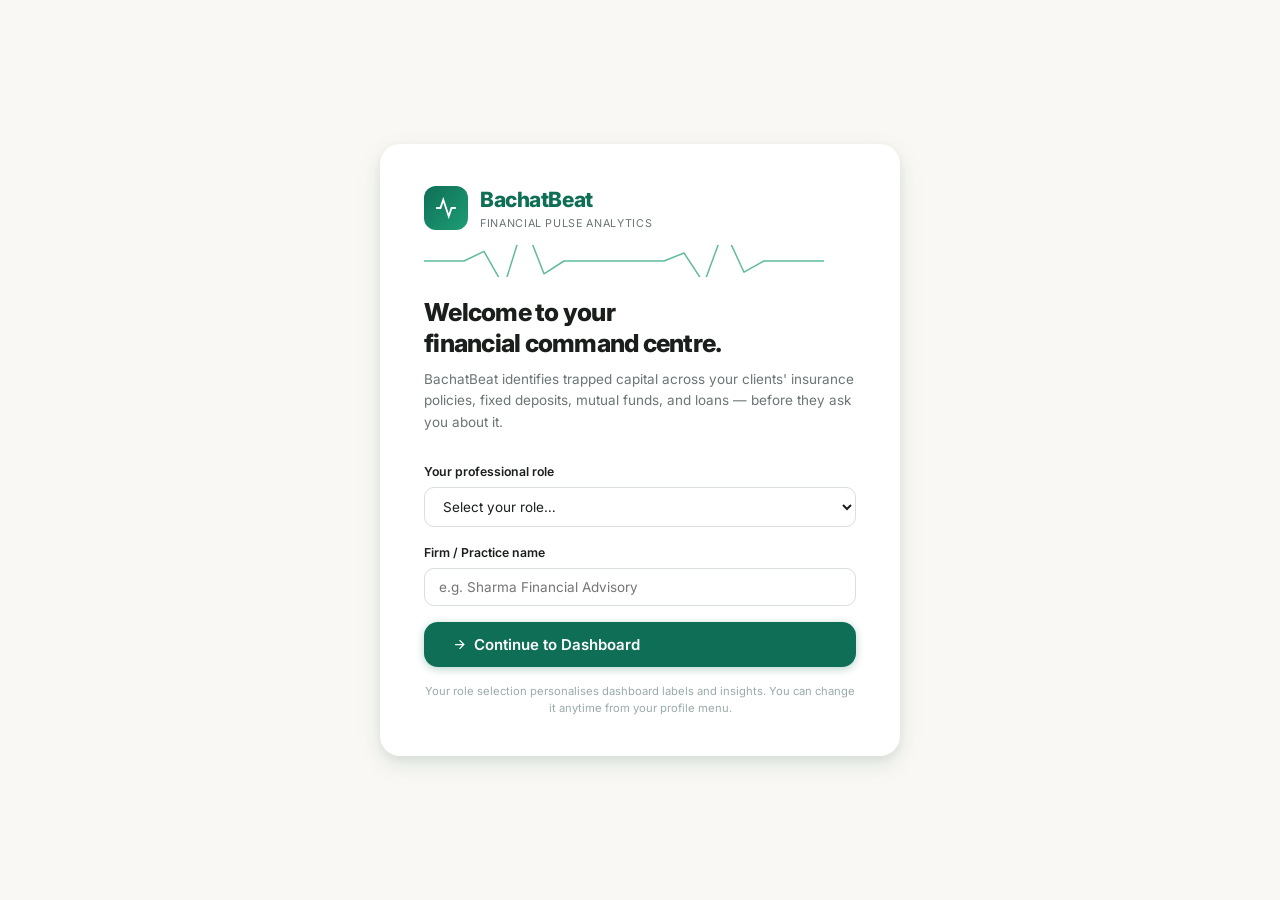
==== index.html @ b0c9cb68 "Base" ====
<!DOCTYPE html>
<html lang="en">
<head>
  <meta charset="UTF-8"/>
  <meta name="viewport" content="width=device-width, initial-scale=1.0"/>
  <meta name="description" content="BachatBeat — Financial pulse analytics for Indian financial professionals. Identify trapped capital across insurance, FDs, mutual funds, and loans."/>
  <title>BachatBeat — Financial Pulse Analytics</title>
  <link rel="stylesheet" href="css/base.css"/>
  <link rel="stylesheet" href="css/layout.css"/>
  <link rel="stylesheet" href="css/components.css"/>
  <link rel="stylesheet" href="css/animations.css"/>
  <style>
    /* ── Onboarding-specific styles ─────────────────────── */
    .onboard-card {
      background: var(--color-white);
      border-radius: var(--radius-xl);
      box-shadow: var(--shadow-lg);
      padding: 40px 44px;
      width: 100%;
      max-width: 520px;
    }
    .onboard-logo {
      display: flex;
      align-items: center;
      gap: 12px;
      margin-bottom: 8px;
    }
    .onboard-logo-icon {
      width: 44px;
      height: 44px;
      background: linear-gradient(135deg, var(--color-emerald), var(--color-teal));
      border-radius: 12px;
      display: flex;
      align-items: center;
      justify-content: center;
      flex-shrink: 0;
    }
    .onboard-logo-icon svg {
      width: 22px; height: 22px;
    }
    .onboard-brand {
      font-size: 1.4rem;
      font-weight: 800;
      color: var(--color-emerald);
      letter-spacing: -0.02em;
    }
    .onboard-tagline {
      font-size: 0.72rem;
      color: var(--color-text-muted);
      text-transform: uppercase;
      letter-spacing: 0.06em;
    }
    .onboard-pulse-line {
      margin: 12px 0 20px;
      opacity: 0.7;
    }
    .onboard-hero {
      margin-bottom: 28px;
    }
    .onboard-title {
      font-size: 1.65rem;
      font-weight: 800;
      line-height: 1.25;
      margin-bottom: 10px;
      letter-spacing: -0.03em;
    }
    .onboard-subtitle {
      font-size: 0.9rem;
      color: var(--color-text-muted);
      line-height: 1.6;
    }
    .onboard-form {
      display: flex;
      flex-direction: column;
      gap: 16px;
    }
    .role-preview {
      display: flex;
      align-items: flex-start;
      gap: 8px;
      background: var(--color-green-light);
      border: 1px solid var(--color-emerald);
      border-radius: var(--radius-md);
      padding: 10px 14px;
      animation: fade-up 0.25s ease forwards;
    }
    .role-preview-icon {
      color: var(--color-emerald);
      font-size: 0.9rem;
      flex-shrink: 0;
      margin-top: 2px;
    }
    .role-preview-text {
      font-size: 0.82rem;
      color: var(--color-text);
      line-height: 1.5;
    }
    .onboard-note {
      font-size: 0.75rem;
      color: var(--color-text-faint);
      text-align: center;
      margin-top: 16px;
      line-height: 1.5;
    }
    @media (max-width: 480px) {
      .onboard-card { padding: 24px 20px; }
      .onboard-title { font-size: 1.3rem; }
    }

    /* ── Dashboard-specific ──────────────────────────────── */
    .attention-row {
      display: flex;
      align-items: flex-start;
      gap: 12px;
      padding: 12px 0;
      border-bottom: 1px solid var(--color-border-faint);
      cursor: pointer;
      transition: background var(--transition-fast);
      border-radius: var(--radius-sm);
      padding-left: 4px;
    }
    .attention-row:last-child { border-bottom: none; }
    .attention-row:hover { background: var(--color-sage); }
    .attention-info { flex: 1; }
    .attention-name { font-weight: 700; font-size: 0.9rem; }
    .attention-reason { font-size: 0.8rem; color: var(--color-text-muted); margin-top: 2px; }

    /* ── Client avatar ───────────────────────────────────── */
    .client-avatar {
      width: 36px;
      height: 36px;
      background: linear-gradient(135deg, var(--color-emerald), var(--color-teal));
      border-radius: 50%;
      display: flex;
      align-items: center;
      justify-content: center;
      color: white;
      font-weight: 700;
      font-size: 0.75rem;
      flex-shrink: 0;
    }
    .profile-avatar-lg {
      width: 64px;
      height: 64px;
      background: linear-gradient(135deg, var(--color-emerald), var(--color-teal));
      border-radius: 50%;
      display: flex;
      align-items: center;
      justify-content: center;
      color: white;
      font-weight: 800;
      font-size: 1.3rem;
      flex-shrink: 0;
    }

    /* ── Nav role emphasis ───────────────────────────────── */
    .nav-item.role-emphasis {
      background: rgba(29,158,117,0.15);
    }
    .nav-item.role-emphasis .nav-item-label { color: white; }

    /* ── Screen content area ─────────────────────────────── */
    #screen-content { min-height: calc(100vh - var(--topbar-h)); }
  </style>
</head>
<body>

<!-- ─── Onboarding Overlay ───────────────────────────────── -->
<div id="onboarding-overlay" style="display:none;">
  <div id="onboarding-content"></div>
</div>

<!-- ─── App Shell ─────────────────────────────────────────── -->
<div id="app-shell" style="display:none;">

  <!-- Sidebar -->
  <nav id="sidebar" role="navigation" aria-label="Main navigation">
    <div class="sidebar-logo">
      <div class="sidebar-logo-icon" aria-hidden="true">
        <svg viewBox="0 0 24 24">
          <polyline points="22 12 18 12 15 21 9 3 6 12 2 12"/>
        </svg>
      </div>
      <div class="sidebar-logo-text">
        <div class="sidebar-logo-name">BachatBeat</div>
        <div class="sidebar-logo-tagline">Financial Pulse</div>
      </div>
    </div>

    <div class="sidebar-nav">
      <!-- Main -->
      <div class="nav-group">
        <div class="nav-group-label">Main</div>
        <div class="nav-item" id="nav-dashboard" data-screen="dashboard" onclick="App.navigate('dashboard')" tabindex="0" role="button">
          <div class="nav-item-icon">
            <svg viewBox="0 0 24 24"><rect x="3" y="3" width="7" height="7"/><rect x="14" y="3" width="7" height="7"/><rect x="14" y="14" width="7" height="7"/><rect x="3" y="14" width="7" height="7"/></svg>
          </div>
          <div class="nav-item-label">Dashboard</div>
        </div>
        <div class="nav-item" id="nav-clients" data-screen="clients" onclick="App.navigate('clients')" tabindex="0" role="button">
          <div class="nav-item-icon">
            <svg viewBox="0 0 24 24"><path d="M17 21v-2a4 4 0 0 0-4-4H5a4 4 0 0 0-4 4v2"/><circle cx="9" cy="7" r="4"/><path d="M23 21v-2a4 4 0 0 0-3-3.87"/><path d="M16 3.13a4 4 0 0 1 0 7.75"/></svg>
          </div>
          <div class="nav-item-label">All Clients</div>
        </div>
      </div>

      <!-- Analysis Tools -->
      <div class="nav-group">
        <div class="nav-group-label">Analysis Tools</div>
        <div class="nav-item" id="nav-insurance" data-screen="policy_add" onclick="App.navigate('policy_add',{clientId:'c01'})" tabindex="0" role="button">
          <div class="nav-item-icon">
            <svg viewBox="0 0 24 24"><path d="M12 22s8-4 8-10V5l-8-3-8 3v7c0 6 8 10 8 10z"/></svg>
          </div>
          <div class="nav-item-label" data-nav-label="portfolio">Portfolio Review</div>
        </div>
        <div class="nav-item" data-screen="fd" onclick="App.navigate('fd',{clientId:'c01'})" tabindex="0" role="button">
          <div class="nav-item-icon">
            <svg viewBox="0 0 24 24"><rect x="2" y="5" width="20" height="14" rx="2"/><line x1="2" y1="10" x2="22" y2="10"/></svg>
          </div>
          <div class="nav-item-label">FD Analysis</div>
        </div>
        <div class="nav-item" id="nav-mf" data-screen="mf" onclick="App.navigate('mf',{clientId:'c05'})" tabindex="0" role="button">
          <div class="nav-item-icon">
            <svg viewBox="0 0 24 24"><polyline points="23 6 13.5 15.5 8.5 10.5 1 18"/><polyline points="17 6 23 6 23 12"/></svg>
          </div>
          <div class="nav-item-label" data-nav-label="mf">Investments</div>
        </div>
        <div class="nav-item" data-screen="loans" onclick="App.navigate('loans',{clientId:'c01'})" tabindex="0" role="button">
          <div class="nav-item-icon">
            <svg viewBox="0 0 24 24"><path d="M3 9l9-7 9 7v11a2 2 0 0 1-2 2H5a2 2 0 0 1-2-2z"/></svg>
          </div>
          <div class="nav-item-label">Loan Analysis</div>
        </div>
        <div class="nav-item" id="nav-tax" data-screen="tax" onclick="App.navigate('tax',{clientId:'c01'})" tabindex="0" role="button">
          <div class="nav-item-icon">
            <svg viewBox="0 0 24 24"><path d="M14 2H6a2 2 0 0 0-2 2v16a2 2 0 0 0 2 2h12a2 2 0 0 0 2-2V8z"/><polyline points="14 2 14 8 20 8"/><line x1="16" y1="13" x2="8" y2="13"/><line x1="16" y1="17" x2="8" y2="17"/><polyline points="10 9 9 9 8 9"/></svg>
          </div>
          <div class="nav-item-label" data-nav-label="tax">Tax Snapshot</div>
        </div>
      </div>

      <!-- Monitoring -->
      <div class="nav-group">
        <div class="nav-group-label">Monitoring</div>
        <div class="nav-item" id="nav-alerts" data-screen="alerts" onclick="App.navigate('alerts')" tabindex="0" role="button">
          <div class="nav-item-icon">
            <svg viewBox="0 0 24 24"><path d="M22 17H2a3 3 0 0 0 3-3V9a7 7 0 0 1 14 0v5a3 3 0 0 0 3 3zm-8.27 4a2 2 0 0 1-3.46 0"/></svg>
          </div>
          <div class="nav-item-label">Alerts Feed</div>
          <div class="nav-badge">4</div>
        </div>
      </div>
    </div>

    <div class="sidebar-footer">
      <button class="sidebar-toggle-btn" id="sidebar-toggle" aria-label="Toggle sidebar">
        <svg viewBox="0 0 24 24"><polyline points="15 18 9 12 15 6"/></svg>
      </button>
    </div>
  </nav>

  <!-- Topbar -->
  <header id="topbar" role="banner">
    <!-- Pulse line at bottom of topbar -->
    <div id="topbar-pulse" aria-hidden="true"></div>

    <div class="topbar-search">
      <span class="topbar-search-icon" aria-hidden="true">
        <svg viewBox="0 0 24 24"><circle cx="11" cy="11" r="8"/><line x1="21" y1="21" x2="16.65" y2="16.65"/></svg>
      </span>
      <input type="text" id="topbar-search" placeholder="Search clients, policies…" aria-label="Search"/>
    </div>

    <div class="topbar-spacer"></div>
    <div id="topbar-date" class="topbar-date"></div>
    <div class="topbar-role-badge" id="topbar-role-badge">RIA</div>

    <div class="topbar-profile" id="topbar-profile" role="button" tabindex="0" aria-label="Profile menu" aria-haspopup="true">
      <div class="topbar-avatar" id="profile-avatar">MP</div>
      <div class="topbar-profile-info">
        <div class="topbar-profile-name" id="profile-name">My Practice</div>
        <div class="topbar-profile-role" id="profile-role">SEBI RIA</div>
      </div>
      <svg width="14" height="14" viewBox="0 0 24 24" fill="none" stroke="currentColor" stroke-width="2" aria-hidden="true">
        <polyline points="6 9 12 15 18 9"/>
      </svg>

      <div class="topbar-profile-dropdown" id="profile-dropdown" role="menu">
        <div class="dropdown-item" onclick="App.navigate('clients')">
          <svg viewBox="0 0 24 24"><path d="M17 21v-2a4 4 0 0 0-4-4H5a4 4 0 0 0-4 4v2"/><circle cx="9" cy="7" r="4"/></svg>
          My Clients
        </div>
        <div class="dropdown-item" onclick="App.navigate('alerts')">
          <svg viewBox="0 0 24 24"><path d="M22 17H2a3 3 0 0 0 3-3V9a7 7 0 0 1 14 0v5a3 3 0 0 0 3 3z"/></svg>
          Alerts &amp; Reminders
        </div>
        <div class="dropdown-divider"></div>
        <div class="dropdown-item" id="change-role-btn">
          <svg viewBox="0 0 24 24"><path d="M20 21v-2a4 4 0 0 0-4-4H8a4 4 0 0 0-4 4v2"/><circle cx="12" cy="7" r="4"/></svg>
          Change Role / Firm
        </div>
      </div>
    </div>
  </header>

  <!-- Main content -->
  <main id="main-content" role="main">
    <div id="screen-content"></div>
  </main>

  <!-- Mobile bottom nav -->
  <nav id="mobile-nav" aria-label="Mobile navigation">
    <div class="mobile-nav-items">
      <div class="mobile-nav-item active" data-screen="dashboard">
        <svg viewBox="0 0 24 24"><rect x="3" y="3" width="7" height="7"/><rect x="14" y="3" width="7" height="7"/><rect x="14" y="14" width="7" height="7"/><rect x="3" y="14" width="7" height="7"/></svg>
        Home
      </div>
      <div class="mobile-nav-item" data-screen="clients">
        <svg viewBox="0 0 24 24"><path d="M17 21v-2a4 4 0 0 0-4-4H5a4 4 0 0 0-4 4v2"/><circle cx="9" cy="7" r="4"/></svg>
        Clients
      </div>
      <div class="mobile-nav-item" data-screen="alerts">
        <svg viewBox="0 0 24 24"><path d="M22 17H2a3 3 0 0 0 3-3V9a7 7 0 0 1 14 0v5a3 3 0 0 0 3 3z"/></svg>
        Alerts
      </div>
      <div class="mobile-nav-item" data-screen="tax">
        <svg viewBox="0 0 24 24"><path d="M14 2H6a2 2 0 0 0-2 2v16a2 2 0 0 0 2 2h12a2 2 0 0 0 2-2V8z"/></svg>
        Tax
      </div>
    </div>
  </nav>
</div>

<!-- ─── Scripts ───────────────────────────────────────────── -->
<script src="js/data.js"></script>
<script src="js/app.js"></script>
<script src="js/screens/onboarding.js"></script>
<script src="js/screens/dashboard.js"></script>
<script src="js/screens/clients.js"></script>
<script src="js/screens/profile.js"></script>
<script src="js/screens/policy.js"></script>
<script src="js/screens/fd_loan_mf.js"></script>
<script src="js/screens/tax_alerts_report.js"></script>
<script>
  // Keyboard nav for sidebar items
  document.querySelectorAll('.nav-item[role="button"]').forEach(el => {
    el.addEventListener('keydown', (e) => {
      if (e.key === 'Enter' || e.key === ' ') { e.preventDefault(); el.click(); }
    });
  });

  // Init app
  window.addEventListener('DOMContentLoaded', () => App.init());
</script>
</body>
</html>
---- css/base.css ----
/* ============================================================
   BachatBeat — base.css
   Design tokens, reset, typography
   ============================================================ */

@import url('https://fonts.googleapis.com/css2?family=Inter:wght@300;400;500;600;700;800&family=JetBrains+Mono:wght@400;500;600&display=swap');

/* ─── Design Tokens ─────────────────────────────────────── */
:root {
  --color-emerald:      #0F6E56;
  --color-emerald-dark: #0A4F3E;
  --color-emerald-light:#1A8A6A;
  --color-teal:         #1D9E75;
  --color-teal-light:   #2EC490;
  --color-bg:           #FAF8F4;
  --color-text:         #1A1F1C;
  --color-text-muted:   #6B7575;
  --color-text-faint:   #9AABAA;
  --color-amber:        #C97A2E;
  --color-amber-light:  #F5E6D3;
  --color-red:          #C0392B;
  --color-red-light:    #FDECEA;
  --color-green:        #1B7A55;
  --color-green-light:  #DFF0E8;
  --color-sage:         #E8EFE9;
  --color-sage-dark:    #D4E2D6;
  --color-white:        #FFFFFF;
  --color-border:       #D8E0D9;
  --color-border-faint: #ECF1EC;

  --shadow-sm:  0 1px 3px rgba(15,110,86,0.08), 0 1px 2px rgba(0,0,0,0.04);
  --shadow-md:  0 4px 12px rgba(15,110,86,0.10), 0 2px 4px rgba(0,0,0,0.05);
  --shadow-lg:  0 8px 24px rgba(15,110,86,0.12), 0 4px 8px rgba(0,0,0,0.06);

  --radius-sm:  6px;
  --radius-md:  10px;
  --radius-lg:  14px;
  --radius-xl:  20px;

  --font-body: 'Inter', -apple-system, BlinkMacSystemFont, sans-serif;
  --font-mono: 'JetBrains Mono', 'IBM Plex Mono', 'Courier New', monospace;

  --sidebar-w: 240px;
  --sidebar-w-collapsed: 64px;
  --topbar-h: 60px;

  --transition-fast: 0.15s ease;
  --transition-med:  0.25s ease;
  --transition-slow: 0.4s ease;
}

/* ─── Reset ─────────────────────────────────────────────── */
*, *::before, *::after {
  box-sizing: border-box;
  margin: 0;
  padding: 0;
}

html {
  font-size: 15px;
  -webkit-font-smoothing: antialiased;
  -moz-osx-font-smoothing: grayscale;
  scroll-behavior: smooth;
}

body {
  font-family: var(--font-body);
  background: var(--color-bg);
  color: var(--color-text);
  line-height: 1.55;
  min-height: 100vh;
  overflow-x: hidden;
}

a {
  color: var(--color-teal);
  text-decoration: none;
}

button {
  font-family: var(--font-body);
  cursor: pointer;
  border: none;
  outline: none;
}

input, select, textarea {
  font-family: var(--font-body);
}

/* ─── Typography ─────────────────────────────────────────── */
.text-xs    { font-size: 0.75rem; }
.text-sm    { font-size: 0.85rem; }
.text-base  { font-size: 1rem; }
.text-lg    { font-size: 1.125rem; }
.text-xl    { font-size: 1.35rem; }
.text-2xl   { font-size: 1.65rem; }
.text-3xl   { font-size: 2rem; }

.font-mono  { font-family: var(--font-mono); }
.font-500   { font-weight: 500; }
.font-600   { font-weight: 600; }
.font-700   { font-weight: 700; }
.font-800   { font-weight: 800; }

.text-muted  { color: var(--color-text-muted); }
.text-faint  { color: var(--color-text-faint); }
.text-emerald{ color: var(--color-emerald); }
.text-teal   { color: var(--color-teal); }
.text-amber  { color: var(--color-amber); }
.text-red    { color: var(--color-red); }
.text-green  { color: var(--color-green); }

/* ─── Financial number formatting ───────────────────────── */
.fin-num {
  font-family: var(--font-mono);
  font-weight: 500;
  letter-spacing: -0.02em;
}

.fin-num-lg {
  font-family: var(--font-mono);
  font-weight: 600;
  font-size: 1.6rem;
  letter-spacing: -0.03em;
}

.fin-num-xl {
  font-family: var(--font-mono);
  font-weight: 700;
  font-size: 2.2rem;
  letter-spacing: -0.04em;
}

/* ─── Focus states ────────────────────────────────────────── */
:focus-visible {
  outline: 2px solid var(--color-teal);
  outline-offset: 2px;
  border-radius: var(--radius-sm);
}

/* ─── Scrollbar ──────────────────────────────────────────── */
::-webkit-scrollbar { width: 6px; height: 6px; }
::-webkit-scrollbar-track { background: transparent; }
::-webkit-scrollbar-thumb { background: var(--color-border); border-radius: 99px; }
::-webkit-scrollbar-thumb:hover { background: var(--color-text-faint); }

/* ─── Reduced Motion ─────────────────────────────────────── */
@media (prefers-reduced-motion: reduce) {
  *, *::before, *::after {
    animation-duration: 0.01ms !important;
    animation-iteration-count: 1 !important;
    transition-duration: 0.01ms !important;
  }
}
---- css/layout.css ----
/* ============================================================
   BachatBeat — layout.css
   Sidebar, topbar, main content grid
   ============================================================ */

/* ─── App Shell ──────────────────────────────────────────── */
#app-shell {
  display: flex;
  min-height: 100vh;
}

/* ─── Sidebar ─────────────────────────────────────────────── */
#sidebar {
  width: var(--sidebar-w);
  background: var(--color-emerald-dark);
  display: flex;
  flex-direction: column;
  position: fixed;
  left: 0;
  top: 0;
  bottom: 0;
  z-index: 100;
  transition: width var(--transition-med);
  overflow: hidden;
}

#sidebar.collapsed {
  width: var(--sidebar-w-collapsed);
}

.sidebar-logo {
  display: flex;
  align-items: center;
  gap: 10px;
  padding: 18px 16px;
  border-bottom: 1px solid rgba(255,255,255,0.08);
  min-height: var(--topbar-h);
  flex-shrink: 0;
}

.sidebar-logo-icon {
  width: 32px;
  height: 32px;
  background: var(--color-teal);
  border-radius: 8px;
  display: flex;
  align-items: center;
  justify-content: center;
  flex-shrink: 0;
}

.sidebar-logo-icon svg {
  width: 18px;
  height: 18px;
  fill: none;
  stroke: white;
  stroke-width: 2;
}

.sidebar-logo-text {
  display: flex;
  flex-direction: column;
  overflow: hidden;
  transition: opacity var(--transition-med), width var(--transition-med);
}

.sidebar-logo-name {
  font-weight: 800;
  font-size: 1.05rem;
  color: white;
  line-height: 1.1;
  white-space: nowrap;
}

.sidebar-logo-tagline {
  font-size: 0.65rem;
  color: rgba(255,255,255,0.45);
  white-space: nowrap;
  letter-spacing: 0.04em;
  text-transform: uppercase;
  margin-top: 2px;
}

#sidebar.collapsed .sidebar-logo-text {
  opacity: 0;
  width: 0;
}

.sidebar-nav {
  flex: 1;
  overflow-y: auto;
  overflow-x: hidden;
  padding: 10px 0;
}

.nav-group {
  margin-bottom: 4px;
}

.nav-group-label {
  font-size: 0.65rem;
  font-weight: 600;
  letter-spacing: 0.08em;
  text-transform: uppercase;
  color: rgba(255,255,255,0.3);
  padding: 10px 18px 4px;
  white-space: nowrap;
  overflow: hidden;
  transition: opacity var(--transition-med);
}

#sidebar.collapsed .nav-group-label {
  opacity: 0;
}

.nav-item {
  display: flex;
  align-items: center;
  gap: 10px;
  padding: 9px 16px;
  color: rgba(255,255,255,0.7);
  font-size: 0.9rem;
  font-weight: 500;
  cursor: pointer;
  border-radius: 8px;
  margin: 1px 8px;
  transition: background var(--transition-fast), color var(--transition-fast);
  white-space: nowrap;
  position: relative;
}

.nav-item:hover {
  background: rgba(255,255,255,0.08);
  color: white;
}

.nav-item.active {
  background: rgba(29,158,117,0.25);
  color: white;
}

.nav-item.active::before {
  content: '';
  position: absolute;
  left: -8px;
  top: 50%;
  transform: translateY(-50%);
  width: 3px;
  height: 60%;
  background: var(--color-teal);
  border-radius: 0 2px 2px 0;
}

.nav-item-icon {
  width: 20px;
  height: 20px;
  flex-shrink: 0;
  display: flex;
  align-items: center;
  justify-content: center;
}

.nav-item-icon svg {
  width: 18px;
  height: 18px;
  stroke: currentColor;
  fill: none;
  stroke-width: 1.75;
}

.nav-item-label {
  overflow: hidden;
  transition: opacity var(--transition-med), width var(--transition-med);
  white-space: nowrap;
}

#sidebar.collapsed .nav-item-label {
  opacity: 0;
  width: 0;
}

.nav-badge {
  margin-left: auto;
  background: var(--color-amber);
  color: white;
  font-size: 0.65rem;
  font-weight: 700;
  padding: 1px 6px;
  border-radius: 99px;
  flex-shrink: 0;
  transition: opacity var(--transition-med);
}

#sidebar.collapsed .nav-badge {
  opacity: 0;
}

.sidebar-footer {
  padding: 12px 8px;
  border-top: 1px solid rgba(255,255,255,0.08);
  flex-shrink: 0;
}

.sidebar-toggle-btn {
  display: flex;
  align-items: center;
  justify-content: center;
  width: 100%;
  padding: 8px;
  background: rgba(255,255,255,0.06);
  border-radius: 8px;
  color: rgba(255,255,255,0.5);
  transition: background var(--transition-fast), color var(--transition-fast);
}

.sidebar-toggle-btn:hover {
  background: rgba(255,255,255,0.12);
  color: white;
}

.sidebar-toggle-btn svg {
  width: 18px;
  height: 18px;
  stroke: currentColor;
  fill: none;
  stroke-width: 1.75;
  transition: transform var(--transition-med);
}

#sidebar.collapsed .sidebar-toggle-btn svg {
  transform: rotate(180deg);
}

/* ─── Topbar ─────────────────────────────────────────────── */
#topbar {
  position: fixed;
  top: 0;
  left: var(--sidebar-w);
  right: 0;
  height: var(--topbar-h);
  background: var(--color-white);
  border-bottom: 1px solid var(--color-border-faint);
  display: flex;
  align-items: center;
  gap: 12px;
  padding: 0 24px;
  z-index: 90;
  transition: left var(--transition-med);
  box-shadow: var(--shadow-sm);
}

#topbar.sidebar-collapsed {
  left: var(--sidebar-w-collapsed);
}

/* Pulse line at top of topbar */
#topbar-pulse {
  position: absolute;
  bottom: 0;
  left: 0;
  right: 0;
  height: 2px;
  overflow: hidden;
}

#topbar-pulse svg {
  width: 100%;
  height: 2px;
}

.topbar-search {
  flex: 1;
  max-width: 340px;
  position: relative;
}

.topbar-search input {
  width: 100%;
  padding: 8px 12px 8px 36px;
  background: var(--color-sage);
  border: 1px solid var(--color-border-faint);
  border-radius: var(--radius-md);
  font-size: 0.88rem;
  color: var(--color-text);
  transition: all var(--transition-fast);
}

.topbar-search input::placeholder {
  color: var(--color-text-faint);
}

.topbar-search input:focus {
  background: var(--color-white);
  border-color: var(--color-teal);
  box-shadow: 0 0 0 3px rgba(29,158,117,0.12);
}

.topbar-search-icon {
  position: absolute;
  left: 10px;
  top: 50%;
  transform: translateY(-50%);
  color: var(--color-text-faint);
  pointer-events: none;
}

.topbar-search-icon svg {
  width: 16px;
  height: 16px;
  stroke: currentColor;
  fill: none;
  stroke-width: 2;
}

.topbar-spacer { flex: 1; }

.topbar-role-badge {
  background: var(--color-sage);
  border: 1px solid var(--color-border);
  border-radius: var(--radius-md);
  padding: 5px 12px;
  font-size: 0.78rem;
  font-weight: 600;
  color: var(--color-emerald);
  white-space: nowrap;
}

.topbar-date {
  font-size: 0.8rem;
  color: var(--color-text-muted);
  white-space: nowrap;
  font-family: var(--font-mono);
}

.topbar-profile {
  display: flex;
  align-items: center;
  gap: 8px;
  cursor: pointer;
  padding: 5px 8px;
  border-radius: var(--radius-md);
  transition: background var(--transition-fast);
  position: relative;
}

.topbar-profile:hover {
  background: var(--color-sage);
}

.topbar-avatar {
  width: 34px;
  height: 34px;
  background: linear-gradient(135deg, var(--color-emerald), var(--color-teal));
  border-radius: 50%;
  display: flex;
  align-items: center;
  justify-content: center;
  color: white;
  font-weight: 700;
  font-size: 0.8rem;
  flex-shrink: 0;
}

.topbar-profile-info {
  display: flex;
  flex-direction: column;
}

.topbar-profile-name {
  font-size: 0.85rem;
  font-weight: 600;
  line-height: 1.2;
  white-space: nowrap;
}

.topbar-profile-role {
  font-size: 0.72rem;
  color: var(--color-text-muted);
  white-space: nowrap;
}

.topbar-profile-dropdown {
  position: absolute;
  top: calc(100% + 8px);
  right: 0;
  background: var(--color-white);
  border: 1px solid var(--color-border);
  border-radius: var(--radius-md);
  box-shadow: var(--shadow-lg);
  min-width: 200px;
  padding: 6px;
  z-index: 200;
  display: none;
}

.topbar-profile-dropdown.open {
  display: block;
}

.dropdown-item {
  display: flex;
  align-items: center;
  gap: 10px;
  padding: 8px 10px;
  border-radius: var(--radius-sm);
  font-size: 0.875rem;
  cursor: pointer;
  color: var(--color-text);
  transition: background var(--transition-fast);
}

.dropdown-item:hover {
  background: var(--color-sage);
}

.dropdown-item svg {
  width: 15px;
  height: 15px;
  stroke: currentColor;
  fill: none;
  stroke-width: 2;
  color: var(--color-text-muted);
}

.dropdown-divider {
  height: 1px;
  background: var(--color-border-faint);
  margin: 4px 0;
}

/* ─── Main Content ────────────────────────────────────────── */
#main-content {
  margin-left: var(--sidebar-w);
  margin-top: var(--topbar-h);
  flex: 1;
  min-height: calc(100vh - var(--topbar-h));
  transition: margin-left var(--transition-med);
  padding: 0;
}

#main-content.sidebar-collapsed {
  margin-left: var(--sidebar-w-collapsed);
}

.page-container {
  padding: 28px 32px;
  max-width: 1400px;
}

.page-header {
  margin-bottom: 24px;
}

.page-title {
  font-size: 1.5rem;
  font-weight: 700;
  color: var(--color-text);
  margin-bottom: 4px;
}

.page-subtitle {
  font-size: 0.88rem;
  color: var(--color-text-muted);
}

/* ─── Grid ───────────────────────────────────────────────── */
.grid-2 { display: grid; grid-template-columns: repeat(2, 1fr); gap: 16px; }
.grid-3 { display: grid; grid-template-columns: repeat(3, 1fr); gap: 16px; }
.grid-4 { display: grid; grid-template-columns: repeat(4, 1fr); gap: 16px; }
.grid-auto { display: grid; grid-template-columns: repeat(auto-fill, minmax(220px, 1fr)); gap: 16px; }

/* ─── Onboarding overlay ─────────────────────────────────── */
#onboarding-overlay {
  position: fixed;
  inset: 0;
  background: var(--color-bg);
  z-index: 500;
  display: flex;
  align-items: center;
  justify-content: center;
  padding: 24px;
}

/* ─── Mobile / Responsive ────────────────────────────────── */
#mobile-nav {
  display: none;
  position: fixed;
  bottom: 0;
  left: 0;
  right: 0;
  background: var(--color-emerald-dark);
  border-top: 1px solid rgba(255,255,255,0.1);
  z-index: 100;
  padding: 6px 0;
}

.mobile-nav-items {
  display: flex;
  justify-content: space-around;
  align-items: center;
}

.mobile-nav-item {
  display: flex;
  flex-direction: column;
  align-items: center;
  gap: 3px;
  color: rgba(255,255,255,0.6);
  font-size: 0.6rem;
  font-weight: 500;
  cursor: pointer;
  padding: 4px 12px;
  border-radius: var(--radius-sm);
  transition: color var(--transition-fast);
}

.mobile-nav-item.active { color: var(--color-teal-light); }

.mobile-nav-item svg {
  width: 22px;
  height: 22px;
  stroke: currentColor;
  fill: none;
  stroke-width: 1.75;
}

@media (max-width: 768px) {
  #sidebar { display: none; }
  #mobile-nav { display: block; }
  #topbar { left: 0; }
  #main-content { margin-left: 0; margin-bottom: 64px; }
  .page-container { padding: 16px; }
  .grid-4 { grid-template-columns: repeat(2, 1fr); }
  .grid-3 { grid-template-columns: 1fr; }
  .grid-2 { grid-template-columns: 1fr; }
}

@media (max-width: 480px) {
  .grid-4 { grid-template-columns: 1fr; }
  .topbar-profile-info { display: none; }
  .topbar-date { display: none; }
}

@media (max-width: 375px) {
  .page-container { padding: 12px; }
}
---- css/components.css ----
/* ============================================================
   BachatBeat — components.css
   Cards, tables, badges, buttons, forms, charts, tabs
   ============================================================ */

/* ─── Cards ──────────────────────────────────────────────── */
.card {
  background: var(--color-white);
  border-radius: var(--radius-lg);
  box-shadow: var(--shadow-md);
  padding: 20px;
}

.card-sm {
  background: var(--color-white);
  border-radius: var(--radius-md);
  box-shadow: var(--shadow-sm);
  padding: 16px;
}

.card-sage {
  background: var(--color-sage);
  border-radius: var(--radius-md);
  padding: 16px;
}

.card-emerald {
  background: linear-gradient(135deg, var(--color-emerald), var(--color-teal));
  border-radius: var(--radius-lg);
  padding: 20px;
  color: white;
}

.card-header {
  display: flex;
  align-items: center;
  justify-content: space-between;
  margin-bottom: 16px;
}

.card-title {
  font-size: 0.88rem;
  font-weight: 600;
  color: var(--color-text-muted);
  text-transform: uppercase;
  letter-spacing: 0.05em;
}

.card-divider {
  height: 1px;
  background: var(--color-border-faint);
  margin: 16px -20px;
}

/* ─── Stat Cards ─────────────────────────────────────────── */
.stat-card {
  background: var(--color-white);
  border-radius: var(--radius-lg);
  box-shadow: var(--shadow-md);
  padding: 20px 22px;
  display: flex;
  flex-direction: column;
  gap: 8px;
  border-top: 3px solid transparent;
  transition: box-shadow var(--transition-fast), transform var(--transition-fast);
}

.stat-card:hover {
  box-shadow: var(--shadow-lg);
  transform: translateY(-1px);
}

.stat-card.accent-emerald { border-top-color: var(--color-emerald); }
.stat-card.accent-teal    { border-top-color: var(--color-teal); }
.stat-card.accent-amber   { border-top-color: var(--color-amber); }
.stat-card.accent-sage    { border-top-color: var(--color-sage-dark); }

.stat-label {
  font-size: 0.78rem;
  font-weight: 600;
  color: var(--color-text-muted);
  text-transform: uppercase;
  letter-spacing: 0.06em;
  display: flex;
  align-items: center;
  gap: 6px;
}

.stat-label svg {
  width: 14px;
  height: 14px;
  stroke: currentColor;
  fill: none;
  stroke-width: 2;
}

.stat-value {
  font-family: var(--font-mono);
  font-size: 2rem;
  font-weight: 700;
  color: var(--color-text);
  letter-spacing: -0.04em;
  line-height: 1;
}

.stat-sub {
  font-size: 0.78rem;
  color: var(--color-text-muted);
}

.stat-trend {
  display: inline-flex;
  align-items: center;
  gap: 3px;
  font-size: 0.75rem;
  font-weight: 600;
  padding: 2px 7px;
  border-radius: 99px;
}

.stat-trend.up   { color: var(--color-green); background: var(--color-green-light); }
.stat-trend.down { color: var(--color-red); background: var(--color-red-light); }
.stat-trend.warn { color: var(--color-amber); background: var(--color-amber-light); }

/* ─── Buttons ─────────────────────────────────────────────── */
.btn {
  display: inline-flex;
  align-items: center;
  gap: 7px;
  padding: 9px 18px;
  border-radius: var(--radius-md);
  font-size: 0.875rem;
  font-weight: 600;
  cursor: pointer;
  transition: all var(--transition-fast);
  white-space: nowrap;
  border: none;
}

.btn svg {
  width: 15px;
  height: 15px;
  stroke: currentColor;
  fill: none;
  stroke-width: 2;
  flex-shrink: 0;
}

.btn-primary {
  background: var(--color-emerald);
  color: white;
  box-shadow: 0 2px 8px rgba(15,110,86,0.3);
}
.btn-primary:hover {
  background: var(--color-emerald-light);
  box-shadow: 0 4px 12px rgba(15,110,86,0.4);
  transform: translateY(-1px);
}

.btn-secondary {
  background: var(--color-sage);
  color: var(--color-text);
  border: 1px solid var(--color-border);
}
.btn-secondary:hover {
  background: var(--color-sage-dark);
  border-color: var(--color-border);
}

.btn-ghost {
  background: transparent;
  color: var(--color-emerald);
  border: 1px solid var(--color-emerald);
}
.btn-ghost:hover {
  background: rgba(15,110,86,0.06);
}

.btn-amber {
  background: var(--color-amber);
  color: white;
}
.btn-amber:hover { filter: brightness(1.1); }

.btn-sm {
  padding: 6px 12px;
  font-size: 0.8rem;
}

.btn-lg {
  padding: 13px 28px;
  font-size: 1rem;
  border-radius: var(--radius-lg);
}

.btn-icon {
  padding: 8px;
  border-radius: var(--radius-md);
  background: var(--color-sage);
  color: var(--color-text);
  border: 1px solid var(--color-border);
}

.btn-icon:hover { background: var(--color-sage-dark); }

.btn-icon svg {
  width: 16px;
  height: 16px;
  stroke: currentColor;
  fill: none;
  stroke-width: 2;
  margin: 0;
}

/* ─── Badges / Tags ──────────────────────────────────────── */
.badge {
  display: inline-flex;
  align-items: center;
  gap: 4px;
  padding: 3px 9px;
  border-radius: 99px;
  font-size: 0.72rem;
  font-weight: 600;
  white-space: nowrap;
}

.badge-emerald  { background: var(--color-green-light); color: var(--color-green); }
.badge-amber    { background: var(--color-amber-light); color: var(--color-amber); }
.badge-red      { background: var(--color-red-light); color: var(--color-red); }
.badge-sage     { background: var(--color-sage-dark); color: var(--color-text-muted); }
.badge-teal     { background: rgba(29,158,117,0.12); color: var(--color-teal); }

.urgency-dot {
  width: 8px;
  height: 8px;
  border-radius: 50%;
  flex-shrink: 0;
}
.urgency-dot.urgent { background: var(--color-red); }
.urgency-dot.review { background: var(--color-amber); }
.urgency-dot.watch  { background: var(--color-green); }

/* ─── Tables ─────────────────────────────────────────────── */
.table-wrapper {
  overflow-x: auto;
  border-radius: var(--radius-lg);
  box-shadow: var(--shadow-md);
  background: var(--color-white);
}

table {
  width: 100%;
  border-collapse: collapse;
  font-size: 0.875rem;
}

thead tr {
  background: var(--color-sage);
}

thead th {
  padding: 12px 16px;
  text-align: left;
  font-size: 0.75rem;
  font-weight: 700;
  color: var(--color-text-muted);
  text-transform: uppercase;
  letter-spacing: 0.05em;
  white-space: nowrap;
  border-bottom: 1px solid var(--color-border-faint);
}

thead th:first-child { border-radius: var(--radius-lg) 0 0 0; }
thead th:last-child  { border-radius: 0 var(--radius-lg) 0 0; }

tbody tr {
  border-bottom: 1px solid var(--color-border-faint);
  transition: background var(--transition-fast);
  cursor: pointer;
}

tbody tr:nth-child(even) { background: var(--color-sage); }
tbody tr:hover { background: rgba(29,158,117,0.05); }
tbody tr:last-child { border-bottom: none; }

tbody td {
  padding: 13px 16px;
  vertical-align: middle;
}

/* ─── Score Gauge ─────────────────────────────────────────── */
.score-gauge {
  position: relative;
  width: 80px;
  height: 80px;
  flex-shrink: 0;
}

.score-gauge svg {
  transform: rotate(-90deg);
}

.score-gauge-value {
  position: absolute;
  top: 50%;
  left: 50%;
  transform: translate(-50%, -50%);
  font-family: var(--font-mono);
  font-weight: 700;
  font-size: 1.05rem;
  line-height: 1;
  text-align: center;
}

.score-gauge-value span {
  display: block;
  font-size: 0.55rem;
  font-family: var(--font-body);
  font-weight: 600;
  color: var(--color-text-muted);
  text-transform: uppercase;
  letter-spacing: 0.04em;
  margin-top: 2px;
}

.score-gauge-lg {
  width: 140px;
  height: 140px;
}

.score-gauge-lg .score-gauge-value {
  font-size: 2rem;
}

/* ─── Tabs ───────────────────────────────────────────────── */
.tabs {
  display: flex;
  gap: 2px;
  border-bottom: 2px solid var(--color-border-faint);
  margin-bottom: 20px;
  overflow-x: auto;
  -ms-overflow-style: none;
  scrollbar-width: none;
}

.tabs::-webkit-scrollbar { display: none; }

.tab-btn {
  padding: 9px 18px;
  font-size: 0.875rem;
  font-weight: 600;
  color: var(--color-text-muted);
  background: none;
  border: none;
  border-bottom: 2px solid transparent;
  margin-bottom: -2px;
  cursor: pointer;
  transition: all var(--transition-fast);
  white-space: nowrap;
  display: flex;
  align-items: center;
  gap: 6px;
}

.tab-btn:hover {
  color: var(--color-text);
  background: var(--color-sage);
  border-radius: var(--radius-sm) var(--radius-sm) 0 0;
}

.tab-btn.active {
  color: var(--color-emerald);
  border-bottom-color: var(--color-emerald);
}

.tab-badge {
  background: var(--color-amber-light);
  color: var(--color-amber);
  font-size: 0.65rem;
  font-weight: 700;
  padding: 0 5px;
  border-radius: 99px;
  min-width: 18px;
  text-align: center;
}

.tab-content { display: none; }
.tab-content.active { display: block; }

/* ─── Forms ──────────────────────────────────────────────── */
.form-group {
  display: flex;
  flex-direction: column;
  gap: 6px;
}

.form-label {
  font-size: 0.82rem;
  font-weight: 600;
  color: var(--color-text);
}

.form-input,
.form-select,
.form-textarea {
  padding: 10px 14px;
  border: 1.5px solid var(--color-border);
  border-radius: var(--radius-md);
  font-size: 0.9rem;
  color: var(--color-text);
  background: var(--color-white);
  transition: all var(--transition-fast);
  width: 100%;
}

.form-input:focus,
.form-select:focus,
.form-textarea:focus {
  border-color: var(--color-teal);
  box-shadow: 0 0 0 3px rgba(29,158,117,0.12);
  outline: none;
}

.form-input.mono { font-family: var(--font-mono); }

.form-grid-2 { display: grid; grid-template-columns: 1fr 1fr; gap: 16px; }
.form-grid-3 { display: grid; grid-template-columns: 1fr 1fr 1fr; gap: 16px; }

/* ─── Upload Zone ─────────────────────────────────────────── */
.upload-zone {
  border: 2px dashed var(--color-border);
  border-radius: var(--radius-lg);
  padding: 32px 24px;
  text-align: center;
  cursor: pointer;
  transition: all var(--transition-fast);
  background: var(--color-sage);
}

.upload-zone:hover, .upload-zone.drag-over {
  border-color: var(--color-teal);
  background: rgba(29,158,117,0.05);
}

.upload-zone-icon {
  width: 48px;
  height: 48px;
  background: var(--color-white);
  border-radius: var(--radius-md);
  display: flex;
  align-items: center;
  justify-content: center;
  margin: 0 auto 12px;
  box-shadow: var(--shadow-sm);
}

.upload-zone-icon svg {
  width: 24px;
  height: 24px;
  stroke: var(--color-emerald);
  fill: none;
  stroke-width: 1.75;
}

/* ─── Alert / Callout Cards ──────────────────────────────── */
.callout {
  border-radius: var(--radius-md);
  padding: 14px 16px;
  display: flex;
  gap: 12px;
  align-items: flex-start;
}

.callout-emerald {
  background: var(--color-green-light);
  border-left: 3px solid var(--color-emerald);
}

.callout-amber {
  background: var(--color-amber-light);
  border-left: 3px solid var(--color-amber);
}

.callout-red {
  background: var(--color-red-light);
  border-left: 3px solid var(--color-red);
}

.callout-icon {
  width: 20px;
  height: 20px;
  flex-shrink: 0;
  margin-top: 1px;
}

.callout-icon svg {
  width: 20px;
  height: 20px;
  stroke: currentColor;
  fill: none;
  stroke-width: 2;
}

.callout-emerald .callout-icon { color: var(--color-emerald); }
.callout-amber .callout-icon   { color: var(--color-amber); }
.callout-red .callout-icon     { color: var(--color-red); }

.callout-title {
  font-size: 0.88rem;
  font-weight: 700;
  margin-bottom: 3px;
}

.callout-text {
  font-size: 0.82rem;
  color: var(--color-text-muted);
  line-height: 1.5;
}

/* ─── Progress / Bar Charts ──────────────────────────────── */
.bar-chart {
  display: flex;
  flex-direction: column;
  gap: 12px;
}

.bar-row {
  display: flex;
  align-items: center;
  gap: 12px;
}

.bar-label {
  font-size: 0.82rem;
  font-weight: 500;
  color: var(--color-text);
  width: 100px;
  flex-shrink: 0;
  white-space: nowrap;
  overflow: hidden;
  text-overflow: ellipsis;
}

.bar-track {
  flex: 1;
  height: 10px;
  background: var(--color-sage);
  border-radius: 99px;
  overflow: hidden;
  position: relative;
}

.bar-fill {
  height: 100%;
  border-radius: 99px;
  transition: width 0.8s cubic-bezier(0.25, 0.46, 0.45, 0.94);
}

.bar-fill-1 { background: var(--color-emerald); }
.bar-fill-2 { background: var(--color-teal); }
.bar-fill-3 { background: var(--color-teal-light); }
.bar-fill-4 { background: #4DD4A5; }
.bar-fill-amber { background: var(--color-amber); }

.bar-value {
  font-family: var(--font-mono);
  font-size: 0.8rem;
  font-weight: 600;
  color: var(--color-text-muted);
  width: 80px;
  text-align: right;
  flex-shrink: 0;
  white-space: nowrap;
}

/* ─── Timeline / FD Ladder ───────────────────────────────── */
.timeline-track {
  position: relative;
  padding: 20px 0;
}

.timeline-axis {
  position: absolute;
  left: 0;
  right: 0;
  top: 50%;
  height: 2px;
  background: var(--color-border);
  border-radius: 2px;
}

.timeline-items {
  display: flex;
  position: relative;
  gap: 0;
  min-height: 80px;
}

.timeline-item {
  position: absolute;
  bottom: 0;
  transform: translateX(-50%);
  display: flex;
  flex-direction: column;
  align-items: center;
  gap: 4px;
}

.timeline-dot {
  width: 12px;
  height: 12px;
  border-radius: 50%;
  background: var(--color-emerald);
  border: 2px solid var(--color-white);
  box-shadow: 0 0 0 2px var(--color-emerald);
}

.timeline-label {
  font-size: 0.7rem;
  font-weight: 600;
  white-space: nowrap;
  color: var(--color-text-muted);
}

/* ─── Comparison cards ───────────────────────────────────── */
.compare-grid {
  display: grid;
  grid-template-columns: 1fr 1fr;
  gap: 16px;
}

.compare-card {
  background: var(--color-sage);
  border-radius: var(--radius-md);
  padding: 18px;
  border: 2px solid transparent;
}

.compare-card.winner {
  border-color: var(--color-emerald);
  background: var(--color-green-light);
  position: relative;
}

.winner-badge {
  position: absolute;
  top: -10px;
  right: 12px;
  background: var(--color-emerald);
  color: white;
  font-size: 0.65rem;
  font-weight: 700;
  padding: 3px 10px;
  border-radius: 99px;
  text-transform: uppercase;
  letter-spacing: 0.05em;
}

.compare-title {
  font-size: 0.82rem;
  font-weight: 700;
  color: var(--color-text);
  margin-bottom: 14px;
}

.compare-metric {
  display: flex;
  justify-content: space-between;
  align-items: baseline;
  padding: 6px 0;
  border-bottom: 1px solid rgba(0,0,0,0.05);
}

.compare-metric:last-child { border-bottom: none; }

.compare-metric-label {
  font-size: 0.78rem;
  color: var(--color-text-muted);
}

.compare-metric-value {
  font-family: var(--font-mono);
  font-size: 0.9rem;
  font-weight: 600;
  color: var(--color-text);
}

.compare-metric-value.win { color: var(--color-emerald); }
.compare-metric-value.loss { color: var(--color-red); }

/* ─── Expandable row ─────────────────────────────────────── */
.expand-row {
  border: 1px solid var(--color-border-faint);
  border-radius: var(--radius-md);
  margin-bottom: 8px;
  overflow: hidden;
}

.expand-header {
  display: flex;
  align-items: center;
  gap: 12px;
  padding: 14px 16px;
  cursor: pointer;
  background: var(--color-white);
  transition: background var(--transition-fast);
}

.expand-header:hover { background: var(--color-sage); }

.expand-chevron {
  margin-left: auto;
  width: 16px;
  height: 16px;
  color: var(--color-text-muted);
  transition: transform var(--transition-fast);
  flex-shrink: 0;
}

.expand-chevron svg {
  width: 16px;
  height: 16px;
  stroke: currentColor;
  fill: none;
  stroke-width: 2.5;
}

.expand-row.open .expand-chevron {
  transform: rotate(180deg);
}

.expand-body {
  display: none;
  padding: 16px;
  background: var(--color-sage);
  border-top: 1px solid var(--color-border-faint);
}

.expand-row.open .expand-body {
  display: block;
}

/* ─── Switch toggle ──────────────────────────────────────── */
.toggle-switch {
  display: flex;
  align-items: center;
  gap: 8px;
  cursor: pointer;
}

.toggle-track {
  width: 40px;
  height: 22px;
  background: var(--color-border);
  border-radius: 99px;
  position: relative;
  transition: background var(--transition-fast);
}

.toggle-track.on {
  background: var(--color-emerald);
}

.toggle-thumb {
  position: absolute;
  width: 16px;
  height: 16px;
  background: white;
  border-radius: 50%;
  top: 3px;
  left: 3px;
  transition: left var(--transition-fast);
  box-shadow: 0 1px 3px rgba(0,0,0,0.2);
}

.toggle-track.on .toggle-thumb { left: 21px; }

/* ─── Slider ─────────────────────────────────────────────── */
input[type="range"] {
  -webkit-appearance: none;
  width: 100%;
  height: 4px;
  background: var(--color-sage-dark);
  border-radius: 99px;
  cursor: pointer;
}

input[type="range"]::-webkit-slider-thumb {
  -webkit-appearance: none;
  width: 18px;
  height: 18px;
  background: var(--color-emerald);
  border-radius: 50%;
  border: 2px solid white;
  box-shadow: 0 1px 4px rgba(15,110,86,0.3);
  cursor: pointer;
}

/* ─── Activity Feed ──────────────────────────────────────── */
.activity-item {
  display: flex;
  gap: 12px;
  padding: 10px 0;
  border-bottom: 1px solid var(--color-border-faint);
}

.activity-item:last-child { border-bottom: none; }

.activity-dot {
  width: 8px;
  height: 8px;
  border-radius: 50%;
  background: var(--color-teal);
  margin-top: 5px;
  flex-shrink: 0;
}

.activity-content { flex: 1; }
.activity-text { font-size: 0.85rem; font-weight: 500; margin-bottom: 2px; }
.activity-meta { font-size: 0.75rem; color: var(--color-text-faint); font-family: var(--font-mono); }

/* ─── Report paper card ──────────────────────────────────── */
.report-paper {
  background: white;
  border-radius: 4px;
  box-shadow: 0 8px 32px rgba(0,0,0,0.12), 0 2px 8px rgba(0,0,0,0.08);
  max-width: 680px;
  margin: 0 auto;
  overflow: hidden;
}

.report-header {
  background: var(--color-emerald);
  padding: 24px 32px;
  color: white;
}

.report-body {
  padding: 28px 32px;
}

.report-section {
  margin-bottom: 20px;
  padding-bottom: 20px;
  border-bottom: 1px solid var(--color-border-faint);
}

.report-section:last-child { border-bottom: none; }

/* ─── Loading spinner ────────────────────────────────────── */
.spinner {
  width: 32px;
  height: 32px;
  border: 3px solid var(--color-sage-dark);
  border-top-color: var(--color-emerald);
  border-radius: 50%;
  animation: spin 0.7s linear infinite;
}

@keyframes spin {
  to { transform: rotate(360deg); }
}

/* ─── Filter bar ─────────────────────────────────────────── */
.filter-bar {
  display: flex;
  flex-wrap: wrap;
  gap: 8px;
  align-items: center;
  margin-bottom: 16px;
}

.filter-chip {
  display: inline-flex;
  align-items: center;
  gap: 5px;
  padding: 5px 12px;
  border-radius: 99px;
  font-size: 0.78rem;
  font-weight: 600;
  border: 1.5px solid var(--color-border);
  background: var(--color-white);
  color: var(--color-text-muted);
  cursor: pointer;
  transition: all var(--transition-fast);
}

.filter-chip:hover {
  border-color: var(--color-teal);
  color: var(--color-teal);
}

.filter-chip.active {
  background: var(--color-emerald);
  border-color: var(--color-emerald);
  color: white;
}

/* ─── Modal ──────────────────────────────────────────────── */
.modal-overlay {
  position: fixed;
  inset: 0;
  background: rgba(0,0,0,0.4);
  backdrop-filter: blur(4px);
  z-index: 300;
  display: flex;
  align-items: center;
  justify-content: center;
  padding: 24px;
}

.modal {
  background: var(--color-white);
  border-radius: var(--radius-xl);
  box-shadow: var(--shadow-lg);
  width: 100%;
  max-width: 560px;
  max-height: 90vh;
  overflow-y: auto;
}

.modal-header {
  padding: 20px 24px 16px;
  border-bottom: 1px solid var(--color-border-faint);
  display: flex;
  align-items: center;
  justify-content: space-between;
}

.modal-title {
  font-size: 1.1rem;
  font-weight: 700;
}

.modal-close {
  width: 28px;
  height: 28px;
  border-radius: var(--radius-sm);
  background: var(--color-sage);
  display: flex;
  align-items: center;
  justify-content: center;
  cursor: pointer;
}

.modal-close svg {
  width: 14px;
  height: 14px;
  stroke: var(--color-text-muted);
  fill: none;
  stroke-width: 2.5;
}

.modal-body {
  padding: 20px 24px;
}

/* ─── Tooltip ─────────────────────────────────────────────── */
[data-tooltip] {
  position: relative;
}

[data-tooltip]:hover::after {
  content: attr(data-tooltip);
  position: absolute;
  bottom: calc(100% + 6px);
  left: 50%;
  transform: translateX(-50%);
  background: var(--color-text);
  color: white;
  font-size: 0.72rem;
  padding: 4px 8px;
  border-radius: var(--radius-sm);
  white-space: nowrap;
  pointer-events: none;
  z-index: 200;
}

/* ─── Venn / Overlap visual ──────────────────────────────── */
.venn-container {
  display: flex;
  align-items: center;
  justify-content: center;
  padding: 24px;
  gap: 0;
  position: relative;
}

.venn-circle {
  width: 160px;
  height: 160px;
  border-radius: 50%;
  display: flex;
  align-items: center;
  justify-content: center;
  font-size: 0.8rem;
  font-weight: 600;
  text-align: center;
}

.venn-circle:nth-child(1) {
  background: rgba(15,110,86,0.2);
  border: 2px solid var(--color-emerald);
  color: var(--color-emerald);
  margin-right: -50px;
  z-index: 1;
}

.venn-circle:nth-child(2) {
  background: rgba(201,122,46,0.2);
  border: 2px solid var(--color-amber);
  color: var(--color-amber);
  margin-left: -50px;
  z-index: 1;
}

.venn-overlap-text {
  position: absolute;
  text-align: center;
  z-index: 2;
  font-size: 0.7rem;
  font-weight: 700;
  color: var(--color-text);
}

/* ─── Checklist ──────────────────────────────────────────── */
.checklist {
  display: flex;
  flex-direction: column;
  gap: 10px;
}

.check-item {
  display: flex;
  align-items: flex-start;
  gap: 10px;
  padding: 10px 12px;
  border-radius: var(--radius-md);
  background: var(--color-sage);
}

.check-icon {
  width: 20px;
  height: 20px;
  border-radius: 50%;
  display: flex;
  align-items: center;
  justify-content: center;
  flex-shrink: 0;
  margin-top: 0px;
}

.check-icon.ok    { background: var(--color-green-light); color: var(--color-green); }
.check-icon.warn  { background: var(--color-amber-light); color: var(--color-amber); }
.check-icon.alert { background: var(--color-red-light);   color: var(--color-red); }

.check-icon svg {
  width: 12px;
  height: 12px;
  stroke: currentColor;
  fill: none;
  stroke-width: 2.5;
}

.check-label {
  font-size: 0.85rem;
  font-weight: 600;
  margin-bottom: 2px;
}

.check-detail {
  font-size: 0.78rem;
  color: var(--color-text-muted);
}

/* ─── Empty state ─────────────────────────────────────────── */
.empty-state {
  text-align: center;
  padding: 48px 24px;
  color: var(--color-text-muted);
}

.empty-state svg {
  width: 48px;
  height: 48px;
  stroke: var(--color-text-faint);
  fill: none;
  stroke-width: 1.5;
  margin: 0 auto 12px;
  display: block;
}

.empty-title { font-size: 1rem; font-weight: 600; margin-bottom: 4px; }
.empty-text  { font-size: 0.85rem; }

/* ─── Score color tiers ──────────────────────────────────── */
.score-high   { color: var(--color-red); }
.score-mid    { color: var(--color-amber); }
.score-low    { color: var(--color-green); }

/* ─── Misc helpers ───────────────────────────────────────── */
.flex          { display: flex; }
.flex-col      { display: flex; flex-direction: column; }
.items-center  { align-items: center; }
.items-start   { align-items: flex-start; }
.justify-between { justify-content: space-between; }
.justify-center  { justify-content: center; }
.gap-4  { gap: 4px; }
.gap-6  { gap: 6px; }
.gap-8  { gap: 8px; }
.gap-12 { gap: 12px; }
.gap-16 { gap: 16px; }
.gap-20 { gap: 20px; }
.gap-24 { gap: 24px; }
.w-full { width: 100%; }
.mb-4   { margin-bottom: 4px; }
.mb-8   { margin-bottom: 8px; }
.mb-12  { margin-bottom: 12px; }
.mb-16  { margin-bottom: 16px; }
.mb-20  { margin-bottom: 20px; }
.mb-24  { margin-bottom: 24px; }
.mt-8   { margin-top: 8px; }
.mt-12  { margin-top: 12px; }
.mt-16  { margin-top: 16px; }
.ml-auto { margin-left: auto; }
---- css/animations.css ----
/* ============================================================
   BachatBeat — animations.css
   Pulse line, count-up, transitions
   ============================================================ */

/* ─── Pulse / ECG Line ────────────────────────────────────── */
@keyframes pulse-draw {
  from { stroke-dashoffset: var(--dash-len, 800); }
  to   { stroke-dashoffset: 0; }
}

.pulse-svg {
  display: block;
}

.pulse-path {
  fill: none;
  stroke: var(--color-teal);
  stroke-width: 1.5;
  stroke-linecap: round;
  stroke-linejoin: round;
  stroke-dasharray: var(--dash-len, 800);
  stroke-dashoffset: var(--dash-len, 800);
  animation: pulse-draw 1.8s cubic-bezier(0.4, 0, 0.2, 1) forwards;
  animation-delay: 0.3s;
}

.pulse-path-amber {
  stroke: var(--color-amber);
}

/* After-draw glow loop */
@keyframes pulse-glow {
  0%, 100% { opacity: 1; }
  50% { opacity: 0.6; }
}

.pulse-path.animated-loop {
  animation: pulse-draw 1.8s cubic-bezier(0.4, 0, 0.2, 1) forwards,
             pulse-glow 2.5s ease-in-out 2.1s infinite;
}

/* Topbar entry pulse line */
#topbar-pulse-line {
  fill: none;
  stroke: var(--color-teal);
  stroke-width: 1.5;
  stroke-linecap: round;
  stroke-dasharray: 2000;
  stroke-dashoffset: 2000;
  animation: topbar-pulse-draw 2.5s cubic-bezier(0.4, 0, 0.2, 1) forwards;
  animation-delay: 0.5s;
  opacity: 0.5;
}

@keyframes topbar-pulse-draw {
  to { stroke-dashoffset: 0; }
}

/* Fade in upward for dashboard elements */
@keyframes fade-up {
  from {
    opacity: 0;
    transform: translateY(12px);
  }
  to {
    opacity: 1;
    transform: translateY(0);
  }
}

.fade-up {
  animation: fade-up 0.45s ease forwards;
}

.fade-up-1 { animation-delay: 0.05s; opacity: 0; }
.fade-up-2 { animation-delay: 0.12s; opacity: 0; }
.fade-up-3 { animation-delay: 0.19s; opacity: 0; }
.fade-up-4 { animation-delay: 0.26s; opacity: 0; }
.fade-up-5 { animation-delay: 0.33s; opacity: 0; }
.fade-up-6 { animation-delay: 0.40s; opacity: 0; }

/* Count-up: elements that should animate numbers */
.count-val {
  transition: opacity 0.3s ease;
}

/* Smooth panel reveal */
@keyframes slide-down {
  from {
    opacity: 0;
    max-height: 0;
  }
  to {
    opacity: 1;
    max-height: 1000px;
  }
}

.slide-down {
  animation: slide-down 0.35s ease forwards;
}

/* Score gauge circle fill animation */
@keyframes gauge-fill {
  from { stroke-dashoffset: 283; }
  to   { stroke-dashoffset: var(--target-offset, 0); }
}

.gauge-circle {
  animation: gauge-fill 1.2s cubic-bezier(0.4, 0, 0.2, 1) forwards;
  animation-delay: 0.3s;
  stroke-dasharray: 283;
  stroke-dashoffset: 283;
}

/* Loading pulse for upload zone */
@keyframes upload-pulse {
  0%, 100% { border-color: var(--color-teal); }
  50% { border-color: var(--color-emerald); }
}

.upload-zone.processing {
  animation: upload-pulse 1s ease infinite;
  background: rgba(29,158,117,0.07);
}

/* Attention flash for urgent items */
@keyframes urgent-flash {
  0%, 100% { opacity: 1; }
  50% { opacity: 0.6; }
}

.urgency-dot.urgent {
  animation: urgent-flash 2s ease infinite;
}

/* Bar fill animation trigger class */
.bar-fill {
  width: 0%;
}

.bar-fill.animate {
  width: var(--bar-w, 0%);
}

/* Page transition */
@keyframes page-enter {
  from { opacity: 0; transform: translateX(8px); }
  to   { opacity: 1; transform: translateX(0); }
}

.page-enter {
  animation: page-enter 0.25s ease forwards;
}

/* Shimmer loading skeleton */
@keyframes shimmer {
  0% { background-position: -200% 0; }
  100% { background-position: 200% 0; }
}

.skeleton {
  background: linear-gradient(90deg,
    var(--color-sage) 25%,
    var(--color-white) 50%,
    var(--color-sage) 75%
  );
  background-size: 200% 100%;
  animation: shimmer 1.5s infinite;
  border-radius: var(--radius-sm);
}

/* Expand/collapse for accordion */
.expand-body {
  animation: slide-down 0.25s ease forwards;
}

/* Modal entrance */
@keyframes modal-enter {
  from { opacity: 0; transform: scale(0.95) translateY(10px); }
  to   { opacity: 1; transform: scale(1) translateY(0); }
}

.modal {
  animation: modal-enter 0.2s ease forwards;
}
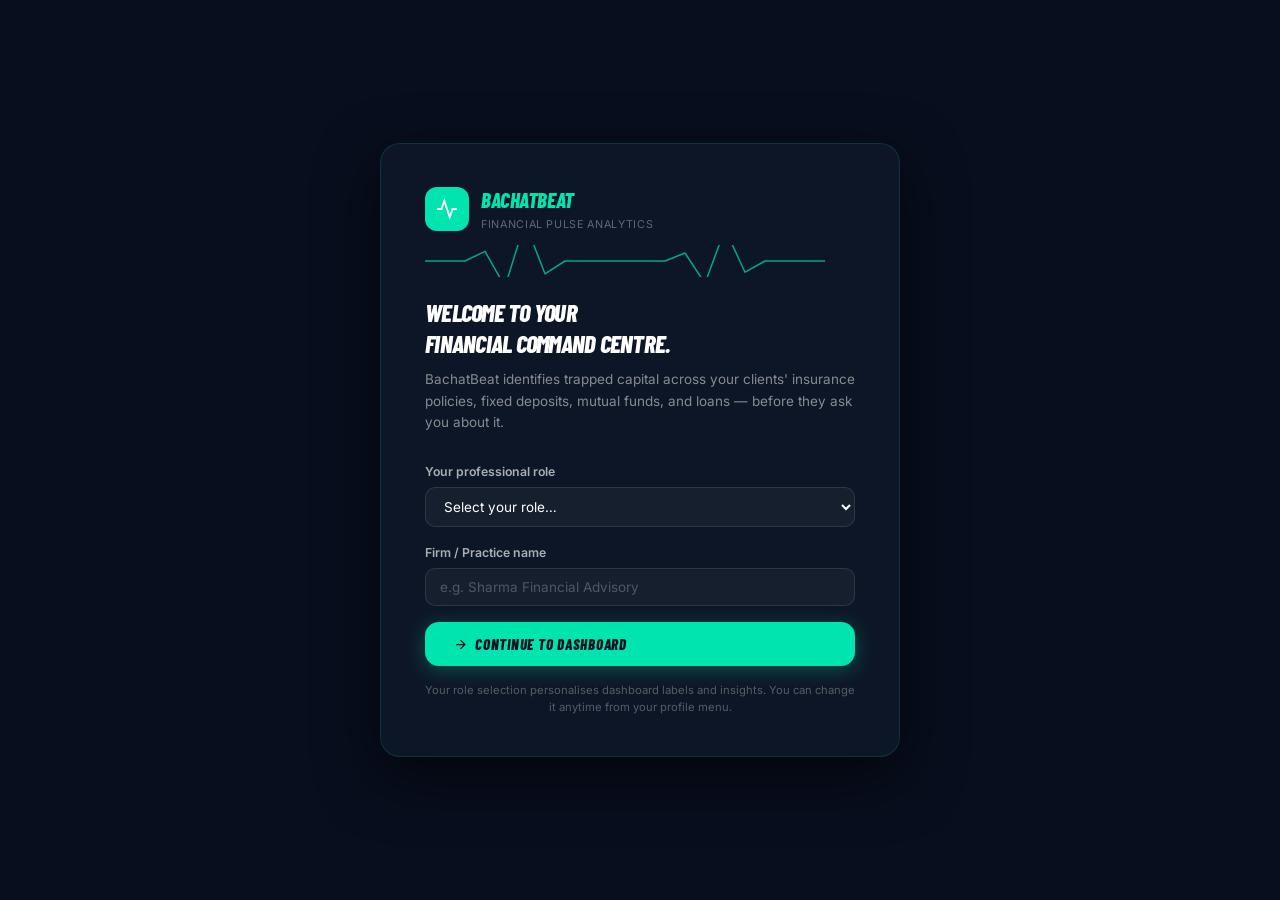
==== commit 5cceaee7: "UI Change" ====
--- a/index.html
+++ b/index.html
@@ -5,10 +5,14 @@
   <meta name="viewport" content="width=device-width, initial-scale=1.0"/>
   <meta name="description" content="BachatBeat — Financial pulse analytics for Indian financial professionals. Identify trapped capital across insurance, FDs, mutual funds, and loans."/>
   <title>BachatBeat — Financial Pulse Analytics</title>
+  <link rel="preconnect" href="https://fonts.googleapis.com"/>
+  <link rel="preconnect" href="https://fonts.gstatic.com" crossorigin/>
+  <link href="https://fonts.googleapis.com/css2?family=Syne:wght@400;600;700;800&family=Barlow+Condensed:ital,wght@0,500;0,700;0,800;0,900;1,700&family=Inter:opsz,wght@14..32,300;14..32,400;14..32,500;14..32,600;14..32,700&family=JetBrains+Mono:wght@400;500;600&display=swap" rel="stylesheet"/>
   <link rel="stylesheet" href="css/base.css"/>
   <link rel="stylesheet" href="css/layout.css"/>
   <link rel="stylesheet" href="css/components.css"/>
   <link rel="stylesheet" href="css/animations.css"/>
+  <link rel="stylesheet" href="css/dark-theme.css"/>
   <style>
     /* ── Onboarding-specific styles ─────────────────────── */
     .onboard-card {
@@ -175,17 +179,15 @@
 
   <!-- Sidebar -->
   <nav id="sidebar" role="navigation" aria-label="Main navigation">
-    <div class="sidebar-logo">
-      <div class="sidebar-logo-icon" aria-hidden="true">
-        <svg viewBox="0 0 24 24">
-          <polyline points="22 12 18 12 15 21 9 3 6 12 2 12"/>
-        </svg>
+    <a href="landing.html" class="sidebar-logo" title="Back to Home" style="text-decoration:none">
+      <div class="sidebar-logo-icon" aria-hidden="true" style="overflow:hidden;padding:0;border-radius:10px">
+        <img src="logo.jpg" alt="BachatBeat" style="width:100%;height:100%;object-fit:cover;display:block"/>
       </div>
       <div class="sidebar-logo-text">
-        <div class="sidebar-logo-name">BachatBeat</div>
+        <div class="sidebar-logo-name" style="font-family:'Syne',sans-serif;font-weight:800;font-size:1.15rem;letter-spacing:-0.03em;color:#fff;">BachatBeat</div>
         <div class="sidebar-logo-tagline">Financial Pulse</div>
       </div>
-    </div>
+    </a>
 
     <div class="sidebar-nav">
       <!-- Main -->
@@ -277,10 +279,12 @@
     <div class="topbar-role-badge" id="topbar-role-badge">RIA</div>
 
     <div class="topbar-profile" id="topbar-profile" role="button" tabindex="0" aria-label="Profile menu" aria-haspopup="true">
-      <div class="topbar-avatar" id="profile-avatar">MP</div>
+      <div class="topbar-avatar" id="profile-avatar" style="background:none;overflow:hidden;border:1.5px solid var(--color-teal)">
+        <img src="founder.jpg" alt="Profile" style="width:100%;height:100%;object-fit:cover;display:block"/>
+      </div>
       <div class="topbar-profile-info">
-        <div class="topbar-profile-name" id="profile-name">My Practice</div>
-        <div class="topbar-profile-role" id="profile-role">SEBI RIA</div>
+        <div class="topbar-profile-name" id="profile-name">Aryan Patel</div>
+        <div class="topbar-profile-role" id="profile-role">Founder</div>
       </div>
       <svg width="14" height="14" viewBox="0 0 24 24" fill="none" stroke="currentColor" stroke-width="2" aria-hidden="true">
         <polyline points="6 9 12 15 18 9"/>
@@ -350,6 +354,13 @@
     });
   });
 
+  // Mock Authentication: update name from localStorage
+  const storedUser = localStorage.getItem('bb_user');
+  if(storedUser) {
+    document.getElementById('profile-name').textContent = storedUser;
+    // Keep 'Founder' as role or change it based on logic, leaving as is for now
+  }
+
   // Init app
   window.addEventListener('DOMContentLoaded', () => App.init());
 </script>
--- a/css/layout.css
+++ b/css/layout.css
@@ -5,8 +5,9 @@
 
 /* ─── App Shell ──────────────────────────────────────────── */
 #app-shell {
-  display: flex;
+  display: block;
   min-height: 100vh;
+  width: 100%;
 }
 
 /* ─── Sidebar ─────────────────────────────────────────────── */
@@ -444,7 +445,7 @@
 
 .page-container {
   padding: 28px 32px;
-  max-width: 1400px;
+  width: 100%;
 }
 
 .page-header {
--- a/css/dark-theme.css
+++ b/css/dark-theme.css
@@ -0,0 +1,275 @@
+/* ============================================================
+   BachatBeat — dark-theme.css
+   Teal/Navy Theme Override (with FIFA World Cup Aesthetics)
+   ============================================================ */
+
+@import url('https://fonts.googleapis.com/css2?family=Syne:wght@400;500;600;700;800&family=Barlow+Condensed:ital,wght@0,500;0,700;0,800;0,900;1,700&family=Inter:ital,opsz,wght@0,14..32,300;0,14..32,400;0,14..32,500;0,14..32,600;0,14..32,700;1,14..32,400&family=JetBrains+Mono:wght@400;500;600&display=swap');
+
+:root {
+  /* Teal/Navy tokens */
+  --color-bg:           #080f1e;
+  --color-card:         #0d1626;
+  --color-card-2:       #101c30;
+  --color-text:         #f0f4ff;
+  --color-text-muted:   rgba(240,244,255,0.55);
+  --color-text-faint:   rgba(240,244,255,0.30);
+  --color-border:       rgba(0,229,176,0.14);
+  --color-border-faint: rgba(255,255,255,0.07);
+  --color-sage:         rgba(255,255,255,0.04);
+  --color-sage-dark:    rgba(255,255,255,0.06);
+  --color-white:        #0d1626;
+  --color-emerald:      #00e5b0;
+  --color-emerald-dark: #080f1e;
+  --color-teal:         #00e5b0;
+  --color-teal-light:   #00ffca;
+  --color-amber:        #f5c842;
+  --color-amber-light:  rgba(245,200,66,0.12);
+  --color-red:          #ff5a7e;
+  --color-red-light:    rgba(255,90,126,0.10);
+  --color-green:        #00e5b0;
+  --color-green-light:  rgba(0,229,176,0.08);
+  --color-purple:       #9b7bfa;
+  --shadow-sm:  0 2px 8px rgba(0,0,0,0.4);
+  --shadow-md:  0 4px 16px rgba(0,0,0,0.5);
+  --shadow-lg:  0 8px 32px rgba(0,0,0,0.6);
+  --font-body:  'Inter', system-ui, sans-serif;
+  --font-mono:  'JetBrains Mono', monospace;
+  --font-heading: 'Barlow Condensed', 'Syne', sans-serif;
+}
+
+/* ── Global resets ── */
+html, body { background: var(--color-bg) !important; color: var(--color-text); }
+::selection { background: #00e5b0; color: #080f1e; }
+::-webkit-scrollbar-thumb { background: rgba(0,229,176,0.2); }
+::-webkit-scrollbar-thumb:hover { background: rgba(0,229,176,0.4); }
+
+/* ── World Cup Specific Additions to Dashboard ── */
+body::after {
+  /* Hexagon faint pattern overlay on dashboard */
+  content: '';
+  position: fixed; inset: 0; pointer-events: none; z-index: 0;
+  background-image: url("data:image/svg+xml,%3Csvg xmlns='http://www.w3.org/2000/svg' width='80' height='92'%3E%3Cpolygon points='40,2 74,21 74,71 40,90 6,71 6,21' fill='none' stroke='rgba(0,229,176,1)' stroke-width='1'/%3E%3Cpolygon points='0,46 34,65 34,115 0,134 -34,115 -34,65' fill='none' stroke='rgba(0,229,176,1)' stroke-width='1'/%3E%3Cpolygon points='80,46 114,65 114,115 80,134 46,115 46,65' fill='none' stroke='rgba(0,229,176,1)' stroke-width='1'/%3E%3C/svg%3E");
+  opacity: 0.02;
+}
+
+h1, h2, .screen-title {
+  font-family: var(--font-heading) !important;
+  font-style: italic;
+  font-weight: 800 !important;
+  letter-spacing: -0.01em;
+  text-transform: uppercase;
+}
+
+.stat-value, .metric-value, .card-value {
+  font-family: var(--font-heading) !important;
+  font-style: italic;
+  font-weight: 900 !important;
+  color: var(--color-teal) !important;
+  text-shadow: 0 0 16px rgba(0,229,176,0.3);
+}
+
+.metric-label, .stat-label {
+  font-family: var(--font-body);
+  letter-spacing: 0.1em;
+  text-transform: uppercase;
+  color: rgba(255,255,255,0.4);
+}
+
+/* ── Sidebar ── */
+#sidebar {
+  background: rgba(13,22,38,0.85) !important;
+  backdrop-filter: blur(12px);
+  -webkit-backdrop-filter: blur(12px);
+  border-right: 1px solid rgba(0,229,176,0.1);
+  position: relative; z-index: 10;
+}
+.sidebar-logo {
+  border-bottom: 1px solid rgba(0,229,176,0.1) !important;
+}
+.sidebar-logo-name {
+  font-family: var(--font-heading) !important;
+  font-style: italic;
+  font-size: 1.4rem !important;
+  text-transform: uppercase;
+}
+.sidebar-logo-icon {
+  background: transparent !important;
+  border: 1px solid rgba(0,229,176,0.2);
+}
+.nav-group-label { color: rgba(0,229,176,0.35) !important; letter-spacing: 0.1em; }
+.nav-item { color: rgba(255,255,255,0.5) !important; }
+.nav-item:hover { background: rgba(0,229,176,0.06) !important; color: #fff !important; }
+.nav-item.active { background: rgba(0,229,176,0.12) !important; color: #00e5b0 !important; }
+.nav-item.active::before { background: #00e5b0 !important; }
+.nav-badge { background: #00e5b0 !important; color: #080f1e !important; }
+.sidebar-footer { border-top: 1px solid rgba(0,229,176,0.1) !important; }
+.sidebar-toggle-btn { background: rgba(255,255,255,0.04) !important; color: rgba(255,255,255,0.4) !important; }
+.sidebar-toggle-btn:hover { background: rgba(0,229,176,0.1) !important; color: #00e5b0 !important; }
+
+/* ── Topbar ── */
+#topbar {
+  background: rgba(8,15,30,0.92) !important;
+  backdrop-filter: blur(20px);
+  -webkit-backdrop-filter: blur(20px);
+  border-bottom: 1px solid rgba(0,229,176,0.1) !important;
+  box-shadow: 0 2px 20px rgba(0,0,0,0.4) !important;
+  position: relative; z-index: 9;
+}
+.topbar-search input {
+  background: rgba(255,255,255,0.04) !important;
+  border-color: rgba(255,255,255,0.08) !important;
+  color: #fff !important;
+}
+.topbar-search input::placeholder { color: rgba(255,255,255,0.25) !important; }
+.topbar-search input:focus {
+  background: rgba(0,229,176,0.06) !important;
+  border-color: #00e5b0 !important;
+  box-shadow: 0 0 0 3px rgba(0,229,176,0.1) !important;
+}
+.topbar-search-icon { color: rgba(255,255,255,0.3) !important; }
+.topbar-role-badge {
+  background: rgba(0,229,176,0.08) !important;
+  border-color: rgba(0,229,176,0.2) !important;
+  color: #00e5b0 !important;
+}
+.topbar-date { color: rgba(255,255,255,0.35) !important; }
+.topbar-profile:hover { background: rgba(255,255,255,0.05) !important; }
+.topbar-profile-name { color: #fff !important; }
+.topbar-profile-role { color: rgba(255,255,255,0.45) !important; }
+.topbar-avatar {
+  background: linear-gradient(135deg, #00e5b0, #00c99a) !important;
+}
+
+/* ── Dropdown ── */
+.topbar-profile-dropdown {
+  background: #0d1626 !important;
+  border-color: rgba(0,229,176,0.15) !important;
+  box-shadow: 0 16px 48px rgba(0,0,0,0.7) !important;
+}
+.dropdown-item { color: rgba(255,255,255,0.7) !important; }
+.dropdown-item:hover { background: rgba(0,229,176,0.07) !important; color: #fff !important; }
+.dropdown-item svg { color: rgba(255,255,255,0.35) !important; }
+.dropdown-divider { background: rgba(255,255,255,0.07) !important; }
+
+/* ── Main content ── */
+#main-content { background: var(--color-bg); position: relative; z-index: 1; }
+#onboarding-overlay { background: rgba(8,15,30,0.95) !important; backdrop-filter: blur(8px); }
+
+/* ── Cards (Bento style) ── */
+.card, [class*="card"] {
+  background: rgba(13,22,38,0.7) !important;
+  backdrop-filter: blur(12px);
+  -webkit-backdrop-filter: blur(12px);
+  border: 1px solid rgba(0,229,176,0.12) !important;
+  border-radius: 20px !important;
+  box-shadow: 0 8px 32px rgba(0,0,0,0.2);
+}
+
+/* ── Onboarding card (login/signup on dashboard) ── */
+.onboard-card {
+  background: #0d1626 !important;
+  border: 1px solid rgba(0,229,176,0.15) !important;
+  box-shadow: 0 20px 60px rgba(0,0,0,0.6) !important;
+}
+.onboard-title { color: #fff !important; font-family: var(--font-heading); font-style: italic; text-transform: uppercase; }
+.onboard-subtitle { color: rgba(255,255,255,0.5) !important; }
+.onboard-brand { color: #00e5b0 !important; font-family: var(--font-heading); font-style: italic; text-transform: uppercase; }
+.onboard-tagline { color: rgba(255,255,255,0.35) !important; }
+.onboard-note { color: rgba(255,255,255,0.3) !important; }
+.role-preview {
+  background: rgba(0,229,176,0.06) !important;
+  border-color: rgba(0,229,176,0.2) !important;
+}
+.role-preview-text { color: rgba(255,255,255,0.7) !important; }
+.role-preview-icon { color: #00e5b0 !important; }
+
+/* ── Form elements ── */
+input[type="text"], input[type="email"], input[type="password"],
+input[type="tel"], input[type="number"], select, textarea {
+  background: rgba(255,255,255,0.04) !important;
+  border-color: rgba(255,255,255,0.1) !important;
+  color: #fff !important;
+}
+input::placeholder, textarea::placeholder { color: rgba(255,255,255,0.25) !important; }
+input:focus, select:focus, textarea:focus {
+  border-color: #00e5b0 !important;
+  background: rgba(0,229,176,0.05) !important;
+  box-shadow: 0 0 0 3px rgba(0,229,176,0.1) !important;
+}
+label { color: rgba(255,255,255,0.65) !important; }
+
+/* ── Buttons ── */
+.btn-primary, button[class*="primary"] {
+  background: #00e5b0 !important;
+  color: #080f1e !important;
+  box-shadow: 0 4px 20px rgba(0,229,176,0.3) !important;
+  font-family: var(--font-heading);
+  text-transform: uppercase; letter-spacing: 0.05em; font-weight: 800; font-style: italic;
+}
+.btn-primary:hover { background: #00c99a !important; box-shadow: 0 8px 30px rgba(0,229,176,0.4) !important; }
+.btn-secondary, button[class*="secondary"] {
+  background: rgba(255,255,255,0.05) !important;
+  border-color: rgba(255,255,255,0.12) !important;
+  color: rgba(255,255,255,0.8) !important;
+  font-family: var(--font-heading);
+  text-transform: uppercase; letter-spacing: 0.05em; font-weight: 800; font-style: italic;
+}
+.btn-secondary:hover { border-color: #00e5b0 !important; color: #00e5b0 !important; }
+
+/* ── Tables ── */
+table { border-color: rgba(0,229,176,0.1) !important; }
+th { background: rgba(0,229,176,0.05) !important; color: rgba(255,255,255,0.5) !important; font-size: 0.72rem; letter-spacing: 0.06em; text-transform: uppercase; }
+td { color: rgba(255,255,255,0.75) !important; border-color: rgba(255,255,255,0.06) !important; }
+tr:hover td { background: rgba(0,229,176,0.03) !important; }
+
+/* ── Badges & pills ── */
+.badge, [class*="badge"] { font-size: 0.7rem; font-weight: 700; font-family: var(--font-heading); font-style: italic; letter-spacing: 0.05em; text-transform: uppercase;}
+[class*="badge-green"], [class*="badge-success"] {
+  background: rgba(0,229,176,0.12) !important;
+  color: #00e5b0 !important;
+}
+[class*="badge-amber"], [class*="badge-warn"] {
+  background: rgba(245,200,66,0.12) !important;
+  color: #f5c842 !important;
+}
+[class*="badge-red"], [class*="badge-danger"] {
+  background: rgba(255,90,126,0.12) !important;
+  color: #ff5a7e !important;
+}
+
+/* ── Charts / Progress bars ── */
+[class*="progress"] { background: rgba(255,255,255,0.06) !important; }
+[class*="progress-fill"], [class*="bar-fill"] {
+  background: linear-gradient(90deg, #00e5b0, #00c99a) !important;
+}
+
+/* ── Stat cards ── */
+[class*="stat-card"], [class*="metric"] {
+  background: rgba(13,22,38,0.7) !important;
+  backdrop-filter: blur(12px);
+  border: 1px solid rgba(0,229,176,0.1) !important;
+}
+
+/* ── Alerts / rows ── */
+.attention-row { border-color: rgba(255,255,255,0.06) !important; }
+.attention-row:hover { background: rgba(0,229,176,0.04) !important; }
+.attention-name { color: #fff !important; }
+.attention-reason { color: rgba(255,255,255,0.45) !important; }
+
+/* ── Avatars ── */
+.client-avatar, .profile-avatar-lg {
+  background: linear-gradient(135deg, #00e5b0, #00c99a) !important;
+}
+
+/* ── Mobile nav ── */
+#mobile-nav { background: #080f1e !important; border-top-color: rgba(0,229,176,0.1) !important; }
+.mobile-nav-item { color: rgba(255,255,255,0.45) !important; }
+.mobile-nav-item.active { color: #00e5b0 !important; }
+
+/* ── Misc text ── */
+.text-muted { color: rgba(255,255,255,0.45) !important; }
+.text-faint { color: rgba(255,255,255,0.28) !important; }
+.text-emerald, .text-teal { color: #00e5b0 !important; }
+.text-amber { color: #f5c842 !important; }
+.text-red { color: #ff5a7e !important; }
+a { color: #00e5b0; }
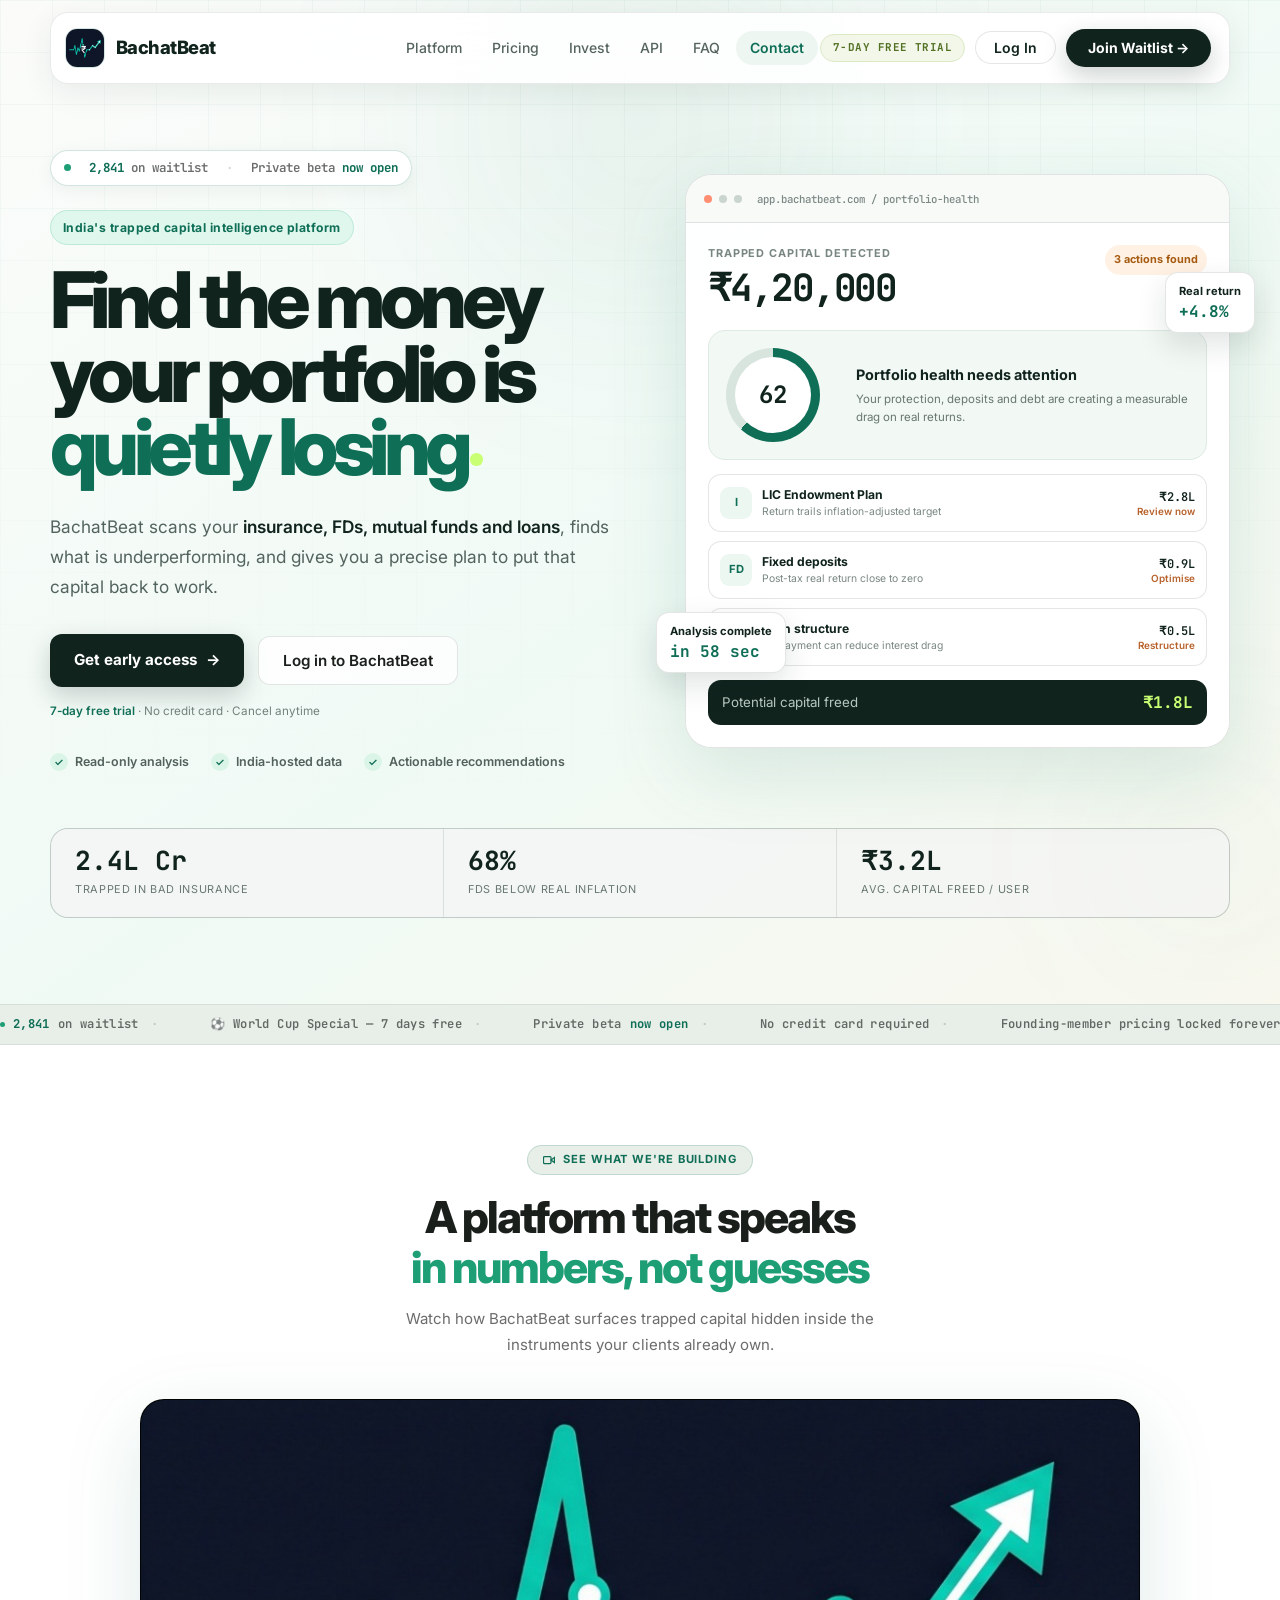
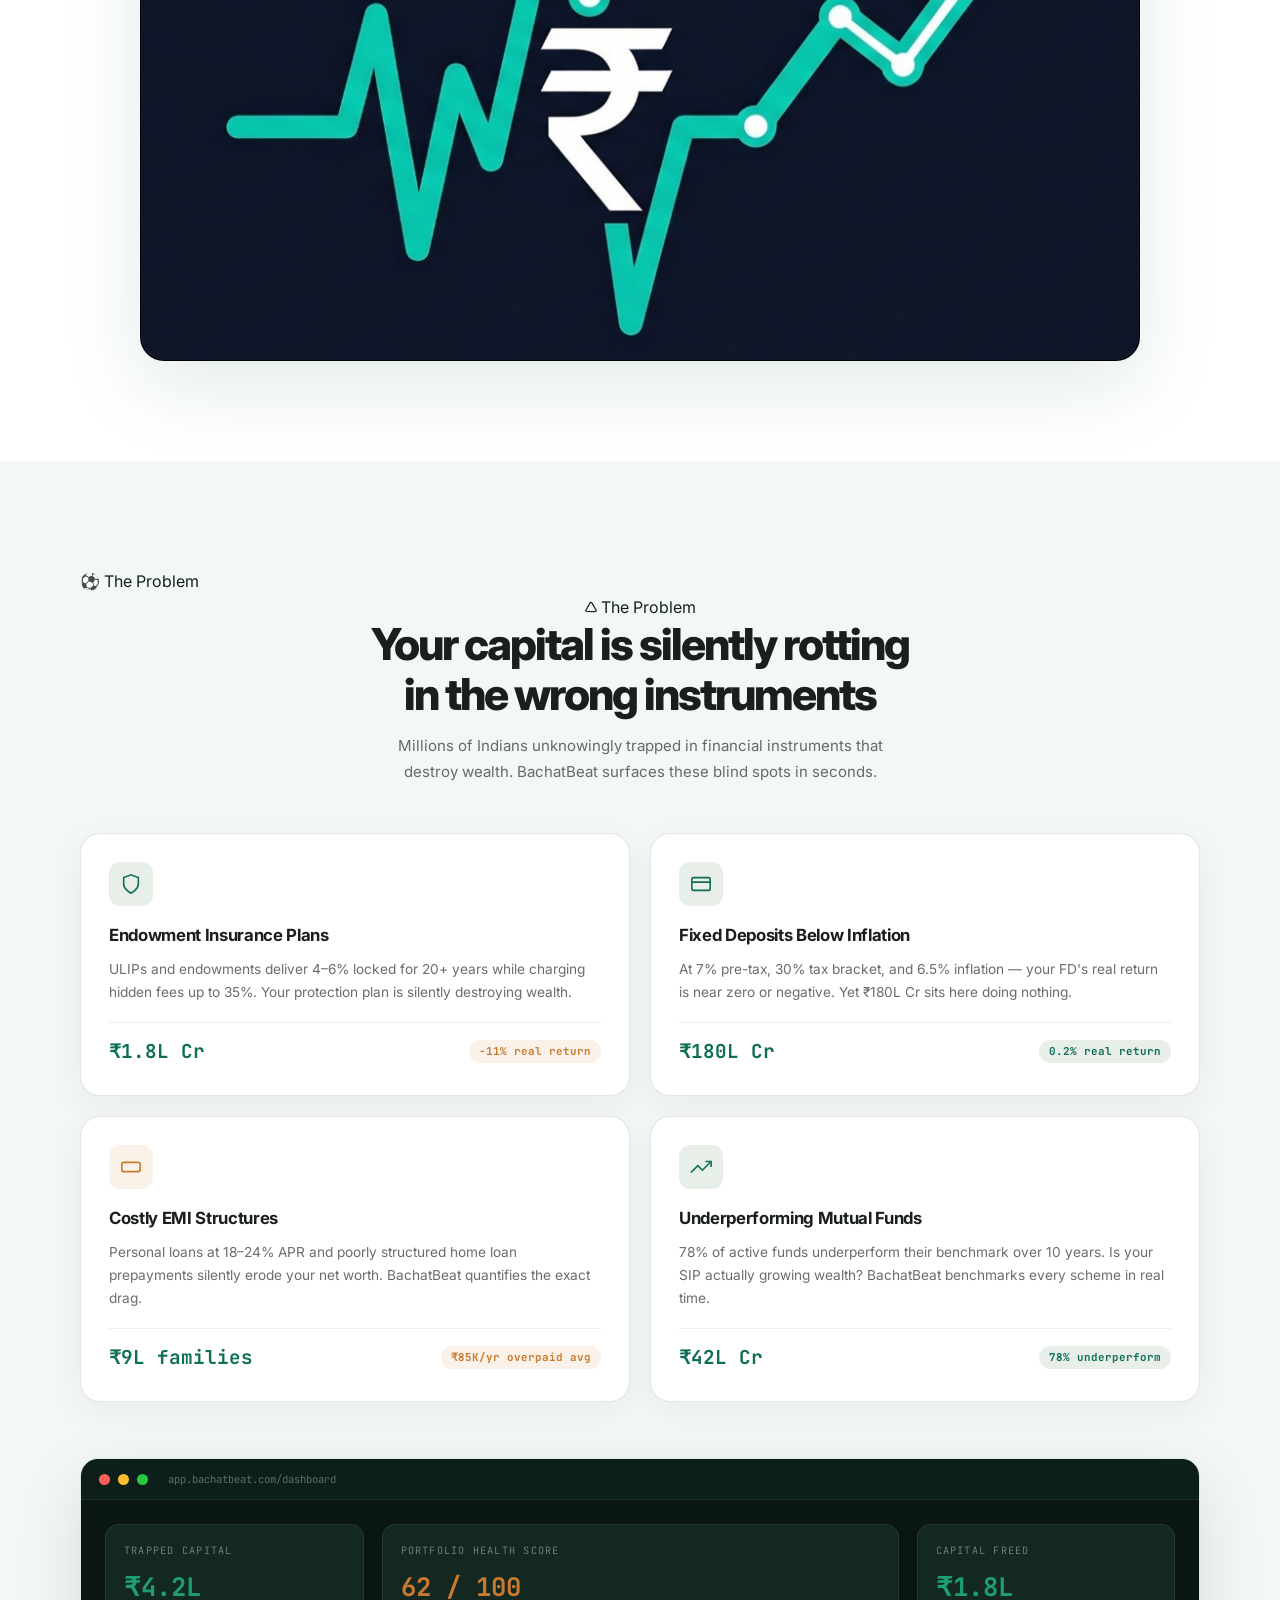
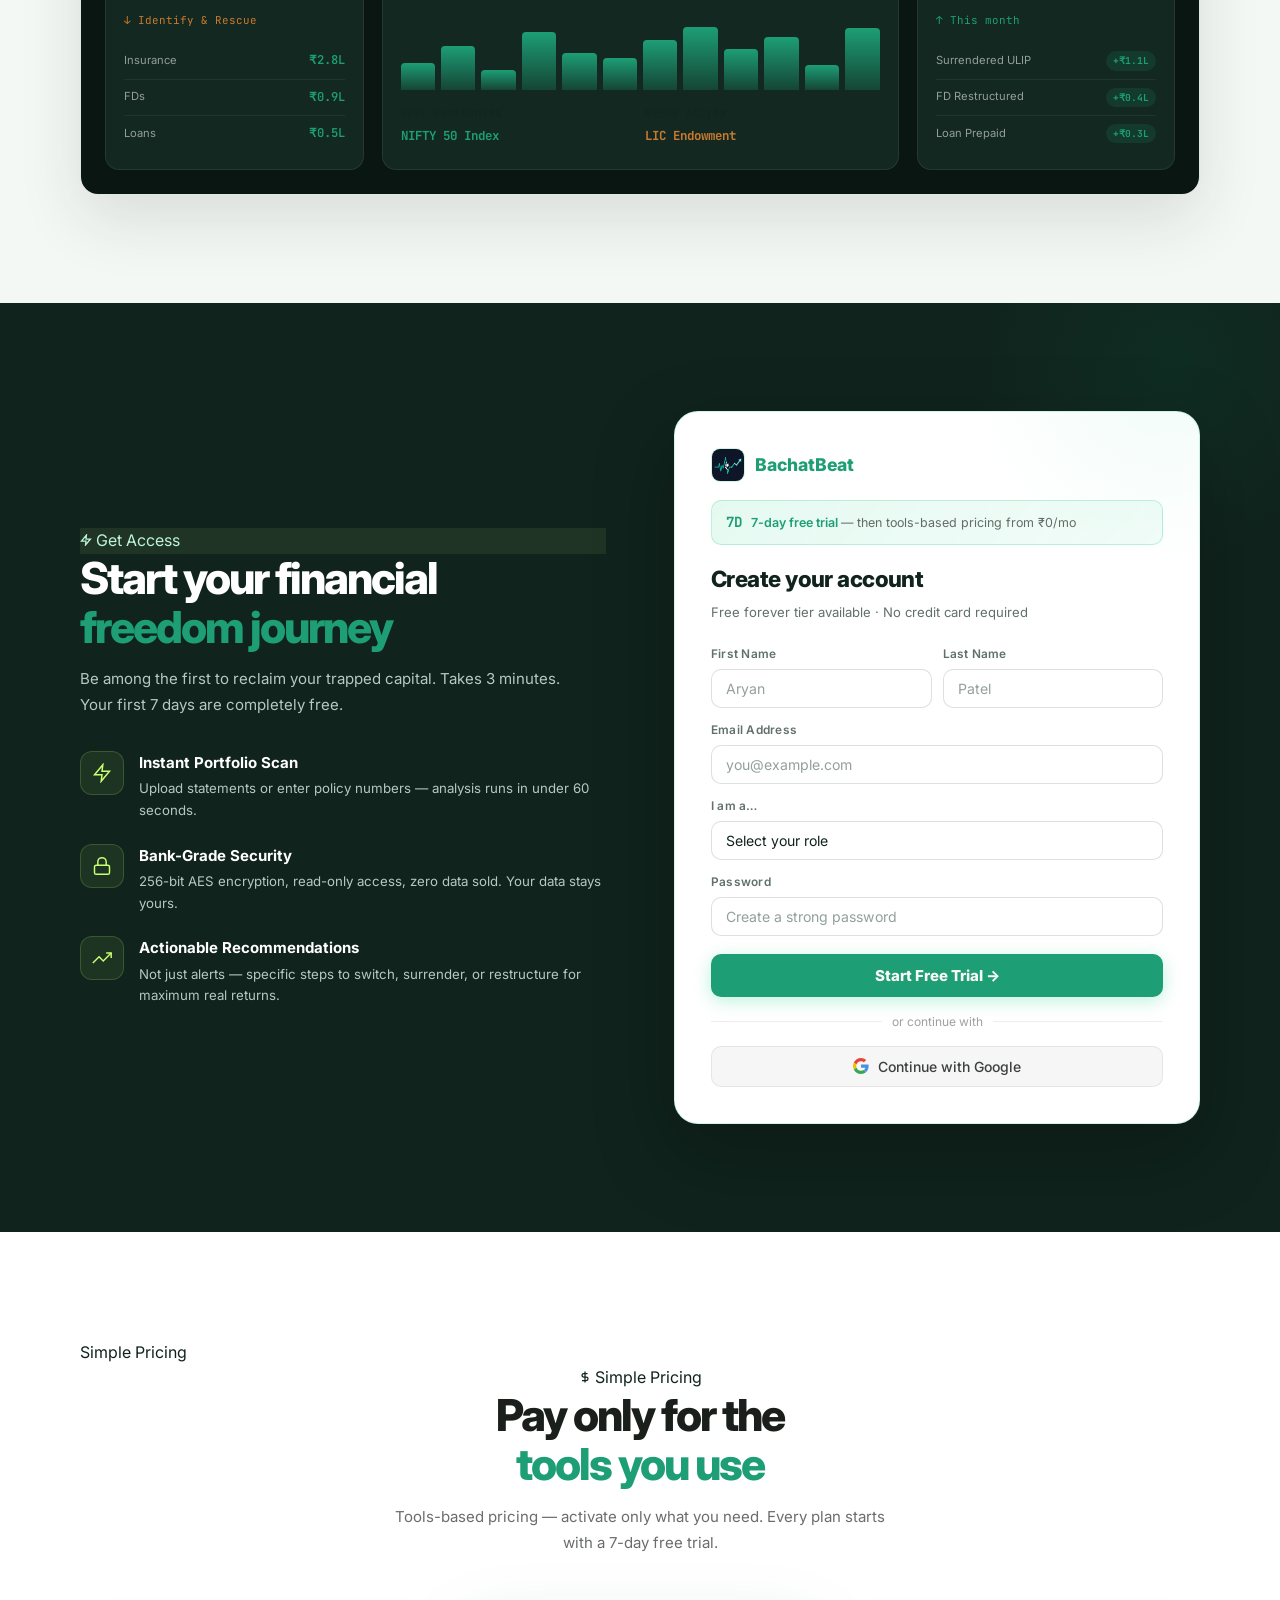
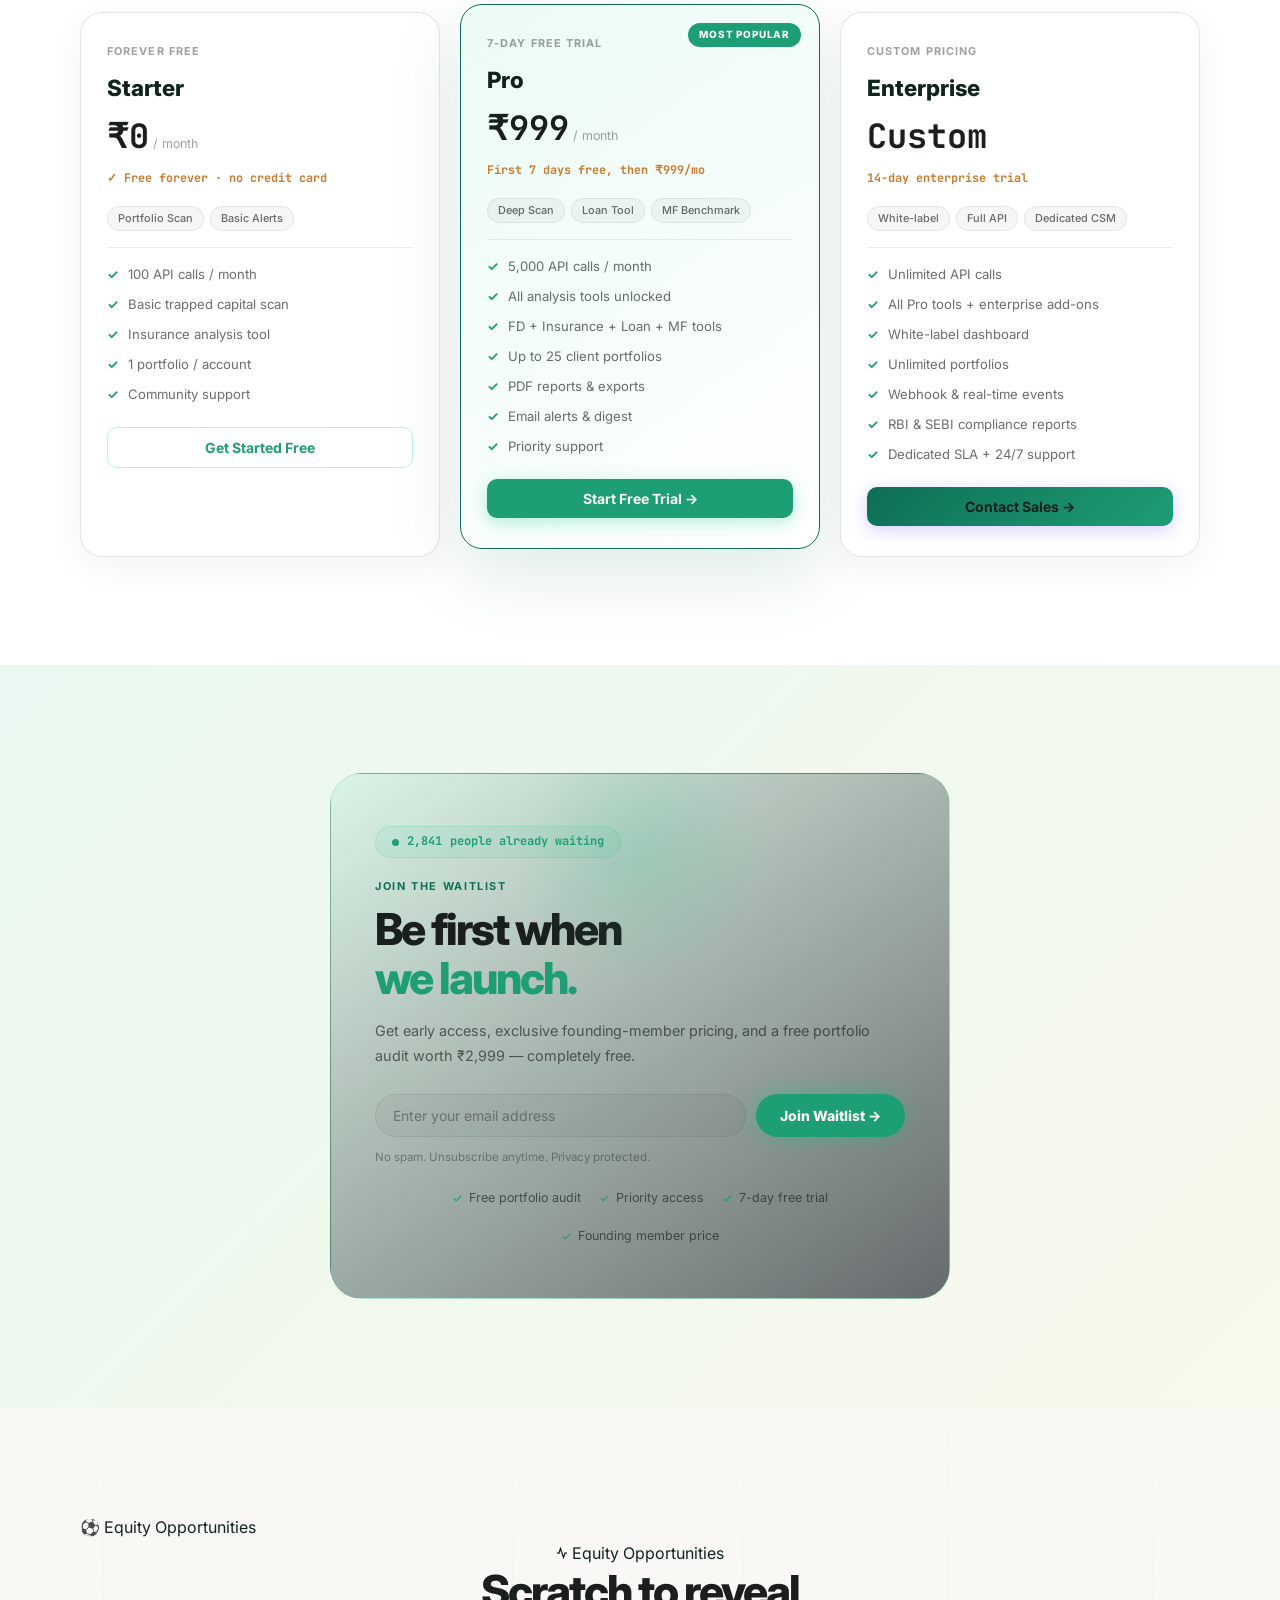
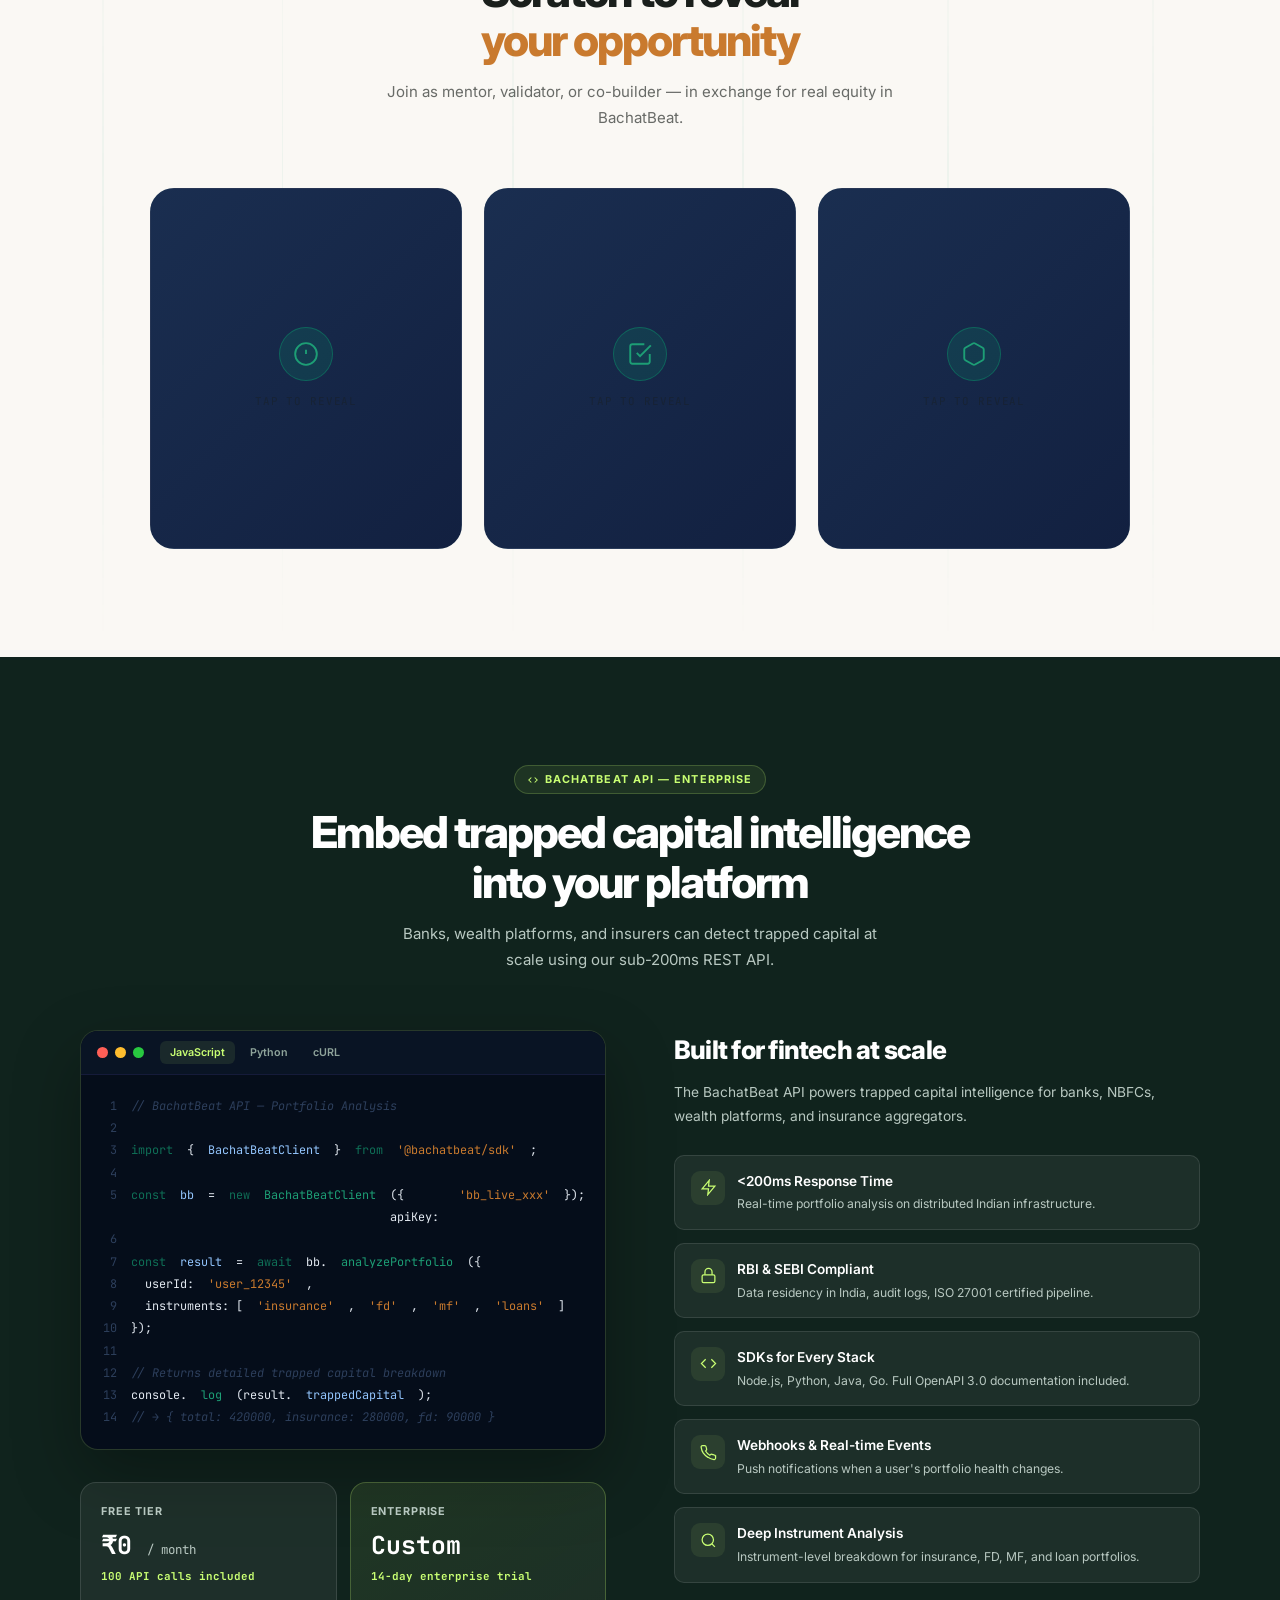
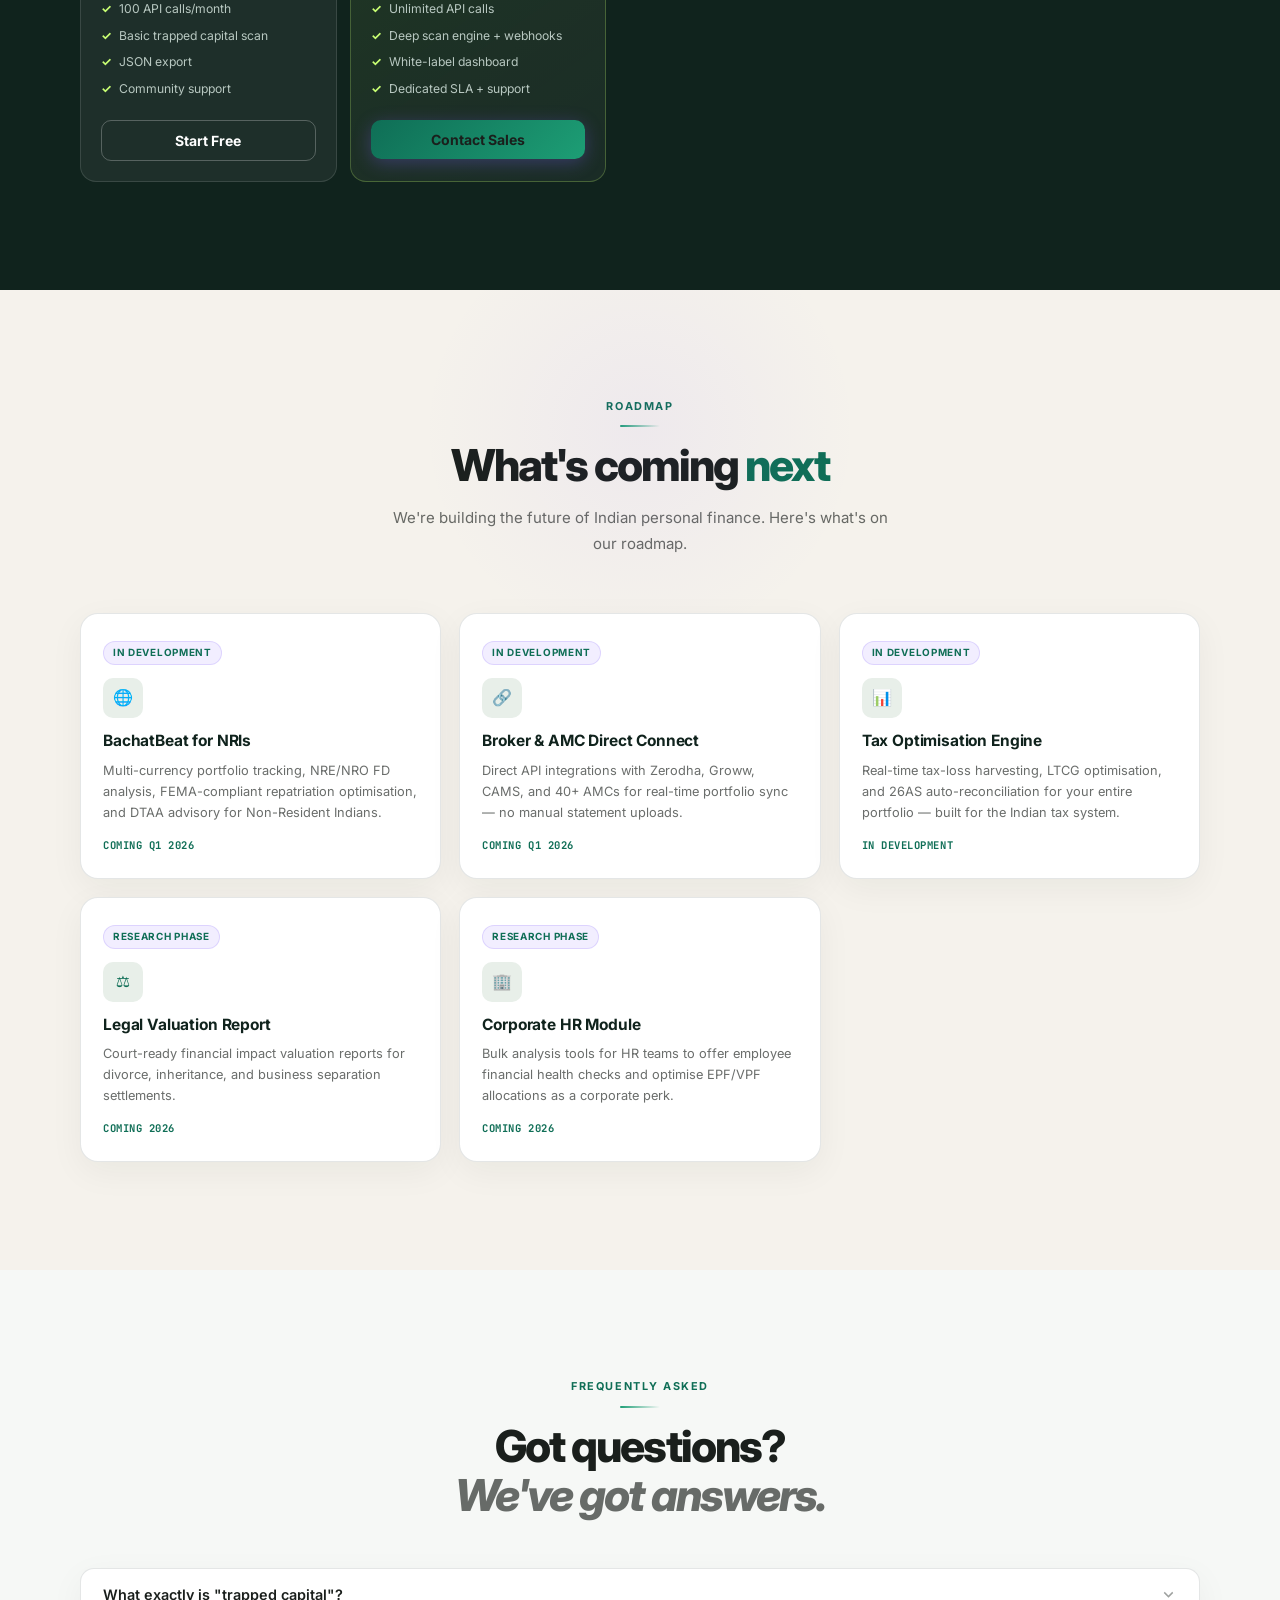
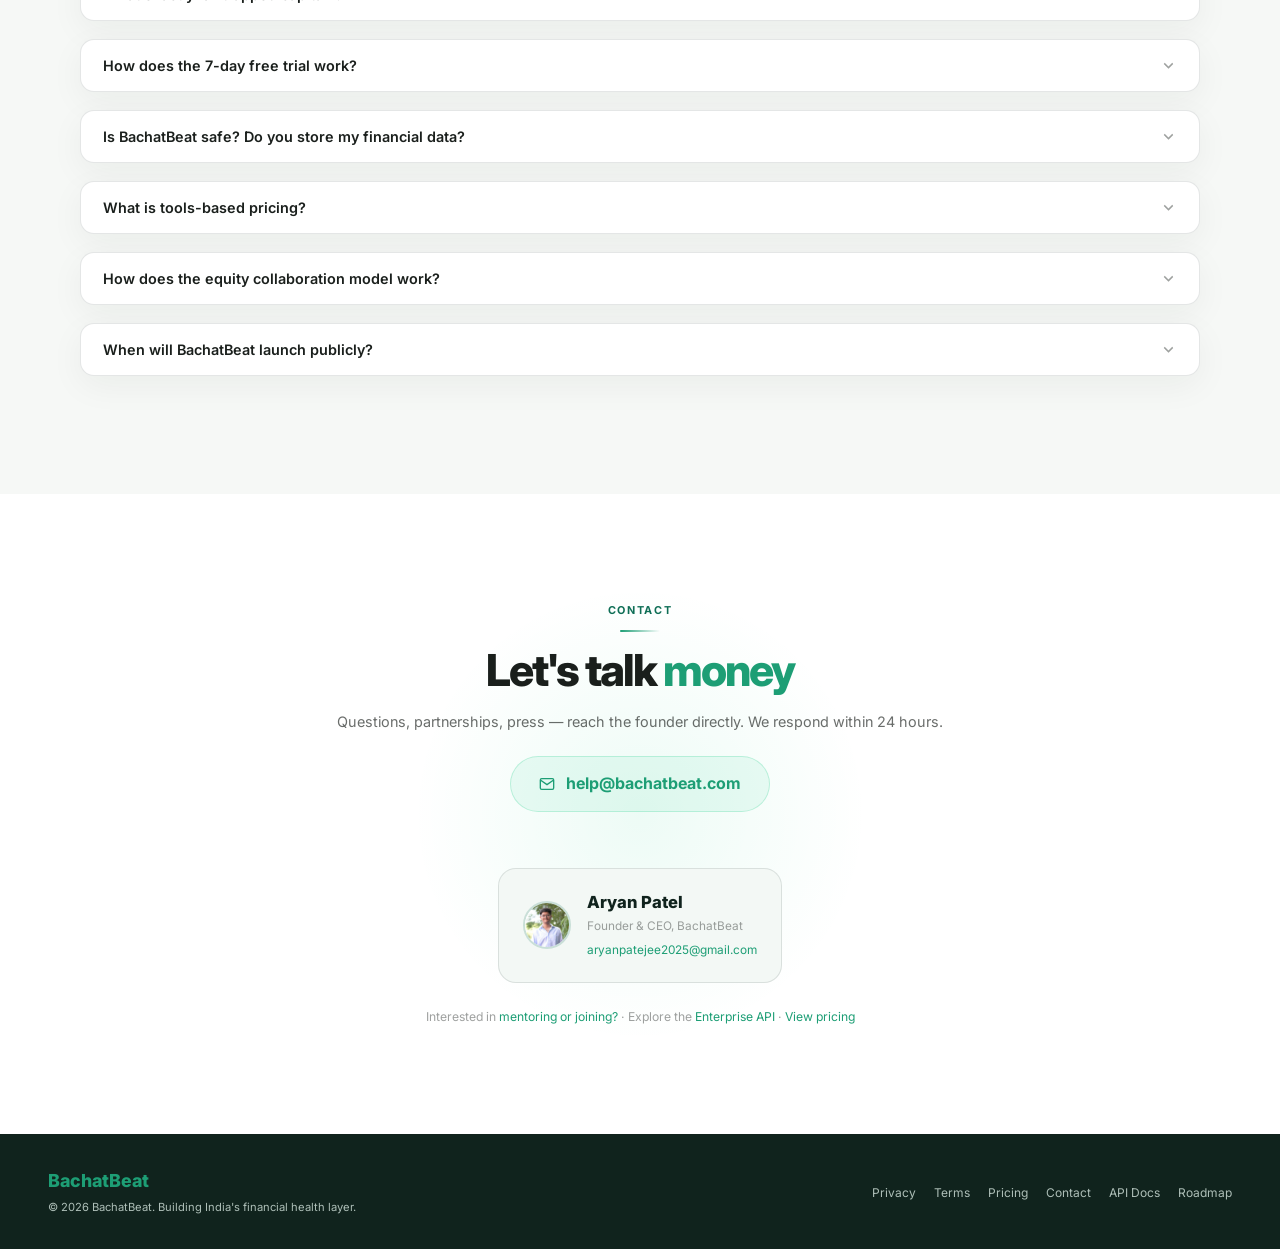
==== commit 08498bdf: "New UI" ====
--- a/index.html
+++ b/index.html
@@ -3,366 +3,1329 @@
 <head>
   <meta charset="UTF-8"/>
   <meta name="viewport" content="width=device-width, initial-scale=1.0"/>
-  <meta name="description" content="BachatBeat — Financial pulse analytics for Indian financial professionals. Identify trapped capital across insurance, FDs, mutual funds, and loans."/>
-  <title>BachatBeat — Financial Pulse Analytics</title>
+  <meta name="description" content="BachatBeat — India's first trapped capital detection platform. Identify underperforming insurance, FDs, mutual funds and loans in seconds."/>
+  <title>BachatBeat — Free Your Trapped Capital</title>
   <link rel="preconnect" href="https://fonts.googleapis.com"/>
   <link rel="preconnect" href="https://fonts.gstatic.com" crossorigin/>
-  <link href="https://fonts.googleapis.com/css2?family=Syne:wght@400;600;700;800&family=Barlow+Condensed:ital,wght@0,500;0,700;0,800;0,900;1,700&family=Inter:opsz,wght@14..32,300;14..32,400;14..32,500;14..32,600;14..32,700&family=JetBrains+Mono:wght@400;500;600&display=swap" rel="stylesheet"/>
-  <link rel="stylesheet" href="css/base.css"/>
-  <link rel="stylesheet" href="css/layout.css"/>
-  <link rel="stylesheet" href="css/components.css"/>
-  <link rel="stylesheet" href="css/animations.css"/>
-  <link rel="stylesheet" href="css/dark-theme.css"/>
+  <link href="https://fonts.googleapis.com/css2?family=Inter:opsz,wght@14..32,300;14..32,400;14..32,500;14..32,600;14..32,700;14..32,800;14..32,900&family=JetBrains+Mono:wght@400;500;600;700&display=swap" rel="stylesheet"/>
   <style>
-    /* ── Onboarding-specific styles ─────────────────────── */
-    .onboard-card {
-      background: var(--color-white);
-      border-radius: var(--radius-xl);
-      box-shadow: var(--shadow-lg);
-      padding: 40px 44px;
-      width: 100%;
-      max-width: 520px;
-    }
-    .onboard-logo {
-      display: flex;
-      align-items: center;
-      gap: 12px;
-      margin-bottom: 8px;
-    }
-    .onboard-logo-icon {
-      width: 44px;
-      height: 44px;
-      background: linear-gradient(135deg, var(--color-emerald), var(--color-teal));
-      border-radius: 12px;
-      display: flex;
-      align-items: center;
-      justify-content: center;
-      flex-shrink: 0;
-    }
-    .onboard-logo-icon svg {
-      width: 22px; height: 22px;
-    }
-    .onboard-brand {
-      font-size: 1.4rem;
-      font-weight: 800;
-      color: var(--color-emerald);
-      letter-spacing: -0.02em;
-    }
-    .onboard-tagline {
-      font-size: 0.72rem;
-      color: var(--color-text-muted);
-      text-transform: uppercase;
-      letter-spacing: 0.06em;
-    }
-    .onboard-pulse-line {
-      margin: 12px 0 20px;
-      opacity: 0.7;
-    }
-    .onboard-hero {
-      margin-bottom: 28px;
-    }
-    .onboard-title {
-      font-size: 1.65rem;
-      font-weight: 800;
-      line-height: 1.25;
-      margin-bottom: 10px;
-      letter-spacing: -0.03em;
-    }
-    .onboard-subtitle {
-      font-size: 0.9rem;
-      color: var(--color-text-muted);
-      line-height: 1.6;
-    }
-    .onboard-form {
-      display: flex;
-      flex-direction: column;
-      gap: 16px;
-    }
-    .role-preview {
-      display: flex;
-      align-items: flex-start;
-      gap: 8px;
-      background: var(--color-green-light);
-      border: 1px solid var(--color-emerald);
-      border-radius: var(--radius-md);
-      padding: 10px 14px;
-      animation: fade-up 0.25s ease forwards;
-    }
-    .role-preview-icon {
-      color: var(--color-emerald);
-      font-size: 0.9rem;
-      flex-shrink: 0;
-      margin-top: 2px;
-    }
-    .role-preview-text {
-      font-size: 0.82rem;
-      color: var(--color-text);
-      line-height: 1.5;
-    }
-    .onboard-note {
-      font-size: 0.75rem;
-      color: var(--color-text-faint);
-      text-align: center;
-      margin-top: 16px;
-      line-height: 1.5;
-    }
-    @media (max-width: 480px) {
-      .onboard-card { padding: 24px 20px; }
-      .onboard-title { font-size: 1.3rem; }
-    }
-
-    /* ── Dashboard-specific ──────────────────────────────── */
-    .attention-row {
-      display: flex;
-      align-items: flex-start;
-      gap: 12px;
-      padding: 12px 0;
-      border-bottom: 1px solid var(--color-border-faint);
-      cursor: pointer;
-      transition: background var(--transition-fast);
-      border-radius: var(--radius-sm);
-      padding-left: 4px;
-    }
-    .attention-row:last-child { border-bottom: none; }
-    .attention-row:hover { background: var(--color-sage); }
-    .attention-info { flex: 1; }
-    .attention-name { font-weight: 700; font-size: 0.9rem; }
-    .attention-reason { font-size: 0.8rem; color: var(--color-text-muted); margin-top: 2px; }
-
-    /* ── Client avatar ───────────────────────────────────── */
-    .client-avatar {
-      width: 36px;
-      height: 36px;
-      background: linear-gradient(135deg, var(--color-emerald), var(--color-teal));
-      border-radius: 50%;
-      display: flex;
-      align-items: center;
-      justify-content: center;
-      color: white;
-      font-weight: 700;
-      font-size: 0.75rem;
-      flex-shrink: 0;
-    }
-    .profile-avatar-lg {
-      width: 64px;
-      height: 64px;
-      background: linear-gradient(135deg, var(--color-emerald), var(--color-teal));
-      border-radius: 50%;
-      display: flex;
-      align-items: center;
-      justify-content: center;
-      color: white;
-      font-weight: 800;
-      font-size: 1.3rem;
-      flex-shrink: 0;
-    }
-
-    /* ── Nav role emphasis ───────────────────────────────── */
-    .nav-item.role-emphasis {
-      background: rgba(29,158,117,0.15);
-    }
-    .nav-item.role-emphasis .nav-item-label { color: white; }
-
-    /* ── Screen content area ─────────────────────────────── */
-    #screen-content { min-height: calc(100vh - var(--topbar-h)); }
+/* ═══════════════════════════════════════════════
+   TOKENS
+═══════════════════════════════════════════════ */
+:root{
+  /* BachatBeat fintech palette */
+  --primary:#0F6E56;
+  --primary-light:#1D9E75;
+  --bg-warm:#FAF8F4;
+  --text:#1A1F1C;
+  --amber:#C97A2E;
+  --sage:#E8EFE9;
+
+  --green1:var(--primary-light);
+  --green2:var(--primary);
+  --green3:var(--primary-light);
+  --gold:var(--amber);
+  --gold2:#D4924A;
+  --purple:var(--primary);
+  --red:var(--amber);
+
+  --bg0:var(--bg-warm);
+  --bg1:var(--bg-warm);
+  --bg2:#F5F2EC;
+  --bg3:var(--sage);
+  --bg4:#FFFFFF;
+  --bg5:var(--sage);
+
+  --glass-bg:rgba(255,255,255,.72);
+  --glass-bd:rgba(26,31,28,.08);
+  --glass-bd-g:rgba(15,110,86,.18);
+
+  --w:var(--text);
+  --w85:rgba(26,31,28,.85);
+  --w65:rgba(26,31,28,.65);
+  --w40:rgba(26,31,28,.42);
+  --w20:rgba(26,31,28,.18);
+  --w10:rgba(26,31,28,.08);
+  --w05:rgba(26,31,28,.04);
+
+  --glow-g:rgba(15,110,86,.14);
+  --glow-gold:rgba(201,122,46,.14);
+
+  --fi:'Inter',system-ui,sans-serif;
+  --fm:'JetBrains Mono',monospace;
+  --r1:6px;--r2:12px;--r3:18px;--r4:26px;--r5:40px;--rf:999px;
+}
+*,*::before,*::after{box-sizing:border-box;margin:0;padding:0}
+html{scroll-behavior:smooth;overflow-x:hidden}
+body{
+  background:var(--bg1);color:var(--w);
+  font-family:var(--fi);line-height:1.6;
+  overflow-x:hidden;
+}
+a{color:inherit;text-decoration:none}
+button{cursor:pointer;border:none;outline:none;font-family:var(--fi)}
+input,textarea,select{font-family:var(--fi)}
+::selection{background:var(--primary-light);color:#fff}
+.num,.cap-amt,.bento-num,.pprice-n,.eq-pct,.ap-p,.mw-v,.mk-row-val,.ptrial{font-family:var(--fm)}
+
+/* ═══════════════════════════════════════════════
+   SCROLL REVEAL
+═══════════════════════════════════════════════ */
+[data-reveal]{opacity:0;transform:translateY(26px);transition:opacity .68s cubic-bezier(.16,1,.3,1),transform .68s cubic-bezier(.16,1,.3,1)}
+[data-reveal="left"]{transform:translateX(-32px)}
+[data-reveal="right"]{transform:translateX(32px)}
+[data-reveal="scale"]{transform:scale(.93)}
+[data-reveal].vis{opacity:1;transform:none}
+[data-d="1"]{transition-delay:.07s}[data-d="2"]{transition-delay:.15s}
+[data-d="3"]{transition-delay:.24s}[data-d="4"]{transition-delay:.33s}
+[data-d="5"]{transition-delay:.42s}[data-d="6"]{transition-delay:.52s}
+
+/* ═══════════════════════════════════════════════
+   NAVBAR
+═══════════════════════════════════════════════ */
+#navbar{
+  position:fixed;top:0;left:0;right:0;z-index:1000;
+  display:flex;align-items:center;justify-content:space-between;
+  padding:0 48px;height:64px;
+  background:rgba(250,248,244,.82);
+  backdrop-filter:blur(20px);-webkit-backdrop-filter:blur(20px);
+  border-bottom:1px solid var(--glass-bd);
+  transition:all .3s ease;
+}
+#navbar.sc{background:rgba(250,248,244,.96);border-bottom-color:var(--glass-bd-g);box-shadow:0 4px 24px rgba(26,31,28,.06)}
+.nav-logo{display:flex;align-items:center;gap:11px}
+.nav-logo-img{width:38px;height:38px;border-radius:10px;overflow:hidden;flex-shrink:0;border:1.5px solid var(--glass-bd-g)}
+.nav-logo-img img{width:100%;height:100%;object-fit:cover}
+.nav-brand{font-size:1.15rem;font-weight:800;color:var(--primary);letter-spacing:-.03em}
+.nav-links{display:flex;align-items:center;gap:2px}
+.nav-link{padding:6px 14px;border-radius:var(--rf);font-size:.875rem;font-weight:500;color:var(--w65);transition:all .2s}
+.nav-link:hover,.nav-link.active{color:var(--text);background:var(--w05)}
+.nav-link.active{color:var(--primary);font-weight:600}
+.nav-trial-badge{display:inline-flex;align-items:center;gap:5px;padding:4px 12px;background:var(--sage);border:1px solid var(--glass-bd-g);border-radius:var(--rf);font-size:.68rem;font-weight:700;color:var(--primary);letter-spacing:.04em;text-transform:uppercase;margin-right:8px;font-family:var(--fm)}
+.nav-login{padding:7px 18px;border:1.5px solid var(--glass-bd-g);color:var(--primary);font-weight:600;font-size:.875rem;border-radius:var(--rf);background:transparent;transition:all .2s;margin-right:8px}
+.nav-login:hover{background:rgba(15,110,86,.06);border-color:var(--primary)}
+.nav-cta{padding:8px 22px;background:var(--primary);color:#fff;font-weight:700;font-size:.875rem;border-radius:var(--rf);transition:all .22s;box-shadow:0 2px 8px rgba(15,110,86,.22)}
+.nav-cta:hover{background:var(--primary-light);box-shadow:0 4px 16px rgba(15,110,86,.28);transform:translateY(-1px)}
+
+/* ═══════════════════════════════════════════════
+   HERO — Stripe/Razorpay inspired
+═══════════════════════════════════════════════ */
+#hero{
+  position:relative;min-height:100vh;
+  display:flex;flex-direction:column;
+  align-items:center;justify-content:center;
+  text-align:center;padding:130px 24px 100px;
+  overflow:hidden;
+  background:var(--bg-warm);
+}
+.orb{position:absolute;border-radius:50%;filter:blur(80px);pointer-events:none}
+.orb1{width:600px;height:600px;background:radial-gradient(circle,rgba(15,110,86,.08),transparent 70%);top:-180px;left:50%;transform:translateX(-50%)}
+.orb2{width:300px;height:300px;background:radial-gradient(circle,rgba(29,158,117,.06),transparent 70%);bottom:0;right:-80px}
+.orb3{display:none}
+#particles{display:none}
+
+/* Status strip in hero */
+.status-strip{
+  display:inline-flex;align-items:center;gap:18px;
+  background:var(--sage);
+  border:1px solid var(--glass-bd-g);
+  border-radius:var(--rf);
+  padding:6px 18px;
+  font-family:var(--fm);font-size:.78rem;font-weight:600;
+  color:var(--w65);
+  margin-bottom:32px;position:relative;z-index:1;
+}
+.status-strip .sep{color:var(--w20)}
+.status-strip .hi{color:var(--primary);font-weight:700}
+.pdot{width:7px;height:7px;background:var(--primary-light);border-radius:50%;animation:pd 2s infinite;flex-shrink:0}
+@keyframes pd{0%,100%{opacity:1;transform:scale(1)}50%{opacity:.45;transform:scale(.7)}}
+
+.hero-badge{
+  display:inline-flex;align-items:center;gap:8px;
+  padding:7px 18px;background:var(--sage);border:1px solid var(--glass-bd-g);
+  border-radius:var(--rf);font-size:.72rem;font-weight:700;
+  color:var(--primary);letter-spacing:.07em;text-transform:uppercase;
+  margin-bottom:28px;position:relative;z-index:1;
+}
+
+.hero-logo{width:88px;height:88px;border-radius:18px;overflow:hidden;margin:0 auto 24px;border:1.5px solid var(--glass-bd-g);box-shadow:0 8px 32px rgba(26,31,28,.08);position:relative;z-index:1}
+
+.hero-brand{
+  font-size:clamp(2.8rem,6.5vw,5rem);font-weight:900;
+  letter-spacing:-.05em;line-height:.95;
+  position:relative;z-index:1;margin-bottom:12px;
+  color:var(--primary);
+}
+
+.hero-heading{
+  font-size:clamp(1.25rem,2.8vw,2.1rem);
+  font-weight:700;
+  color:var(--text);
+  position:relative;z-index:1;margin-bottom:20px;
+  letter-spacing:-.025em;line-height:1.25;
+}
+.hero-heading em{font-style:normal;color:var(--w65)}
+
+.hero-sub{font-size:clamp(.95rem,1.7vw,1.08rem);color:var(--w65);max-width:540px;margin:0 auto 40px;line-height:1.75;position:relative;z-index:1}
+.hero-sub strong{color:var(--text);font-weight:600}
+
+.hero-ctas{display:flex;align-items:center;justify-content:center;gap:14px;flex-wrap:wrap;position:relative;z-index:1;margin-bottom:14px}
+.trial-note{font-size:.73rem;color:var(--w40);position:relative;z-index:1;margin-bottom:48px}
+.trial-note span{color:var(--primary);font-weight:600}
+
+.btn-p{
+  display:inline-flex;align-items:center;gap:9px;
+  padding:14px 32px;background:var(--primary);color:#fff;
+  font-weight:700;font-size:.95rem;border-radius:var(--rf);
+  transition:all .25s ease;
+  box-shadow:0 2px 12px rgba(15,110,86,.24);
+}
+.btn-p:hover{background:var(--primary-light);transform:translateY(-1px);box-shadow:0 4px 20px rgba(15,110,86,.3)}
+.btn-s{
+  display:inline-flex;align-items:center;gap:9px;
+  padding:13px 28px;border:1.5px solid var(--w20);
+  color:var(--text);font-weight:600;font-size:.95rem;border-radius:var(--rf);
+  background:var(--bg4);transition:all .25s ease;
+}
+.btn-s:hover{border-color:var(--primary);color:var(--primary);background:var(--sage)}
+
+.bento-stats{display:grid;grid-template-columns:repeat(3,1fr);gap:14px;max-width:740px;margin:0 auto;position:relative;z-index:1}
+@media(max-width:600px){.bento-stats{grid-template-columns:1fr;max-width:300px}}
+.bento-chip{
+  background:var(--bg4);
+  border:1px solid var(--glass-bd);
+  border-radius:16px;padding:20px 22px;text-align:center;
+  transition:border-color .3s,box-shadow .3s;
+}
+.bento-chip:hover{border-color:var(--glass-bd-g);box-shadow:0 8px 24px rgba(26,31,28,.06)}
+.bento-num{font-family:var(--fm);font-size:2rem;font-weight:700;color:var(--primary);line-height:1}
+.bento-lbl{font-size:.66rem;color:var(--w40);text-transform:uppercase;letter-spacing:.1em;margin-top:6px}
+
+.h-pulse{display:none}
+
+/* ═══════════════════════════════════════════════
+   STATUS TICKER
+═══════════════════════════════════════════════ */
+#status-strip{
+  position:relative;z-index:10;
+  background:var(--sage);
+  border-top:1px solid var(--glass-bd);border-bottom:1px solid var(--glass-bd);
+  overflow:hidden;padding:10px 0;
+}
+.ticker-track{display:flex;gap:48px;white-space:nowrap;animation:tickerScroll 28s linear infinite;width:max-content}
+.ticker-track:hover{animation-play-state:paused}
+@keyframes tickerScroll{0%{transform:translateX(0)}100%{transform:translateX(-50%)}}
+.ticker-item{display:inline-flex;align-items:center;gap:8px;font-family:var(--fm);font-size:.76rem;font-weight:600;letter-spacing:.03em;color:var(--w65)}
+.ticker-dot{width:5px;height:5px;background:var(--primary-light);border-radius:50%;flex-shrink:0}
+.ticker-hi{color:var(--primary);font-weight:700}
+.ticker-sep{color:var(--w20);margin:0 4px}
+
+/* ═══════════════════════════════════════════════
+   VIDEO — Bigger, autoplay
+═══════════════════════════════════════════════ */
+#video-preview{
+  background:var(--bg2);position:relative;overflow:hidden;
+  padding:88px 24px;
+}
+.video-section-header{text-align:center;margin-bottom:40px}
+.video-label{display:inline-flex;align-items:center;gap:8px;padding:5px 15px;background:var(--sage);border:1px solid var(--glass-bd-g);border-radius:var(--rf);font-size:.7rem;font-weight:700;color:var(--primary);letter-spacing:.08em;text-transform:uppercase;margin-bottom:18px}
+.video-label svg{flex-shrink:0;color:var(--primary)}
+.video-wrap{
+  max-width:360px;margin:0 auto;
+  border-radius:20px;overflow:hidden;
+  border:1px solid var(--glass-bd);
+  box-shadow:0 20px 60px rgba(26,31,28,.1);
+  position:relative;
+  aspect-ratio:9/16;
+  background:#000;
+}
+.video-wrap video{width:100%;height:100%;display:block;object-fit:cover}
+
+/* ═══════════════════════════════════════════════
+   LAYOUT HELPERS
+═══════════════════════════════════════════════ */
+.ctr{max-width:1120px;margin:0 auto}
+.sec{padding:100px 24px}
+.sl{font-size:.68rem;font-weight:700;letter-spacing:.15em;text-transform:uppercase;color:var(--primary);margin-bottom:10px}
+.st{font-size:clamp(1.9rem,3.5vw,2.75rem);font-weight:800;line-height:1.12;letter-spacing:-.035em;margin-bottom:14px;color:var(--text)}
+.ss{color:var(--w65);font-size:.94rem;max-width:510px;line-height:1.75}
+.sep-line{width:40px;height:2px;background:linear-gradient(90deg,var(--primary-light),transparent);border-radius:2px;margin:10px 0 14px}
+.sep-line.c{margin:10px auto 14px}
+.tc{text-align:center}
+
+.section-badge{
+  display:inline-flex;align-items:center;gap:8px;
+  padding:6px 16px;
+  background:var(--sage);border:1px solid var(--glass-bd-g);
+  border-radius:var(--rf);font-size:.72rem;font-weight:700;
+  letter-spacing:.08em;text-transform:uppercase;color:var(--primary);margin-bottom:14px;
+}
+.section-badge svg{color:var(--primary);flex-shrink:0}
+
+.section-divider{display:flex;align-items:center;gap:16px;margin:0 auto 40px;max-width:600px}
+.section-divider-line{flex:1;height:1px;background:linear-gradient(90deg,transparent,var(--glass-bd-g),transparent)}
+.section-divider-label{font-size:.72rem;color:var(--w40);letter-spacing:.1em;text-transform:uppercase;font-weight:700;white-space:nowrap;font-family:var(--fm)}
+
+/* ═══════════════════════════════════════════════
+   TRAPPED CAPITAL
+═══════════════════════════════════════════════ */
+#trapped{background:var(--bg-warm);position:relative;overflow:hidden}
+.cap-grid{display:grid;grid-template-columns:1fr 1fr;gap:20px;margin-top:48px}
+@media(max-width:700px){.cap-grid{grid-template-columns:1fr}}
+.cap-card{
+  background:var(--bg4);border:1px solid var(--glass-bd);
+  border-radius:18px;padding:28px;
+  position:relative;overflow:hidden;transition:border-color .3s,box-shadow .3s;
+}
+.cap-card:hover{border-color:var(--glass-bd-g);box-shadow:0 12px 32px rgba(26,31,28,.06)}
+
+.ci{width:44px;height:44px;border-radius:11px;display:flex;align-items:center;justify-content:center;margin-bottom:16px}
+.ci svg{width:22px;height:22px;stroke-width:1.75;fill:none;stroke:currentColor}
+.ci-t,.ci-g,.ci-p{background:var(--sage);color:var(--primary)}
+.ci-r{background:rgba(201,122,46,.1);color:var(--amber)}
+.cap-card h3{font-size:1.05rem;font-weight:700;margin-bottom:9px;letter-spacing:-.02em;color:var(--text)}
+.cap-card p{font-size:.855rem;color:var(--w65);line-height:1.68}
+.cap-ft{margin-top:18px;padding-top:13px;border-top:1px solid var(--w10);display:flex;align-items:center;justify-content:space-between}
+.cap-amt{font-family:var(--fm);font-size:1.2rem;font-weight:700;color:var(--primary)}
+.lp{font-size:.68rem;padding:3px 10px;border-radius:var(--rf);font-weight:700;font-family:var(--fm)}
+.lp-r{background:rgba(201,122,46,.1);color:var(--amber)}
+.lp-g{background:var(--sage);color:var(--primary)}
+
+.dash-mock{
+  width:100%;max-width:100%;min-width:0;
+  margin-top:56px;box-sizing:border-box;
+  border-radius:18px;overflow:hidden;
+  border:1px solid var(--glass-bd);
+  box-shadow:0 24px 64px rgba(26,31,28,.12);
+}
+.mk-bar{
+  background:#0d1f1a;padding:12px 18px;
+  display:flex;align-items:center;gap:8px;
+  border-bottom:1px solid rgba(255,255,255,.08);
+}
+.md{width:11px;height:11px;border-radius:50%}
+.mk-url{font-size:.66rem;color:rgba(255,255,255,.35);margin-left:12px;font-family:var(--fm)}
+.mk-body{
+  background:#0a1612;padding:24px;
+  display:grid;grid-template-columns:1fr 2fr 1fr;gap:18px;
+  width:100%;box-sizing:border-box;
+}
+@media(max-width:700px){.mk-body{grid-template-columns:1fr;padding:16px;gap:14px}}
+@media(max-width:420px){.mk-body{grid-template-columns:1fr;padding:14px;gap:12px}}
+.mw,.mc{background:#122820;border:1px solid rgba(255,255,255,.08);border-radius:14px;padding:18px;min-width:0}
+@media(max-width:700px){.mc{grid-column:1/-1}}
+.mw-l{font-size:.64rem;text-transform:uppercase;letter-spacing:.12em;color:rgba(255,255,255,.4);margin-bottom:7px;font-family:var(--fm)}
+.mw-v{font-family:var(--fm);font-size:1.6rem;font-weight:700;color:var(--primary-light)}
+.mw-s{font-size:.68rem;font-family:var(--fm);color:var(--amber);margin-top:4px}
+.cbars{display:flex;align-items:flex-end;gap:6px;height:70px;margin-top:12px}
+.cb{flex:1;border-radius:4px 4px 0 0;background:linear-gradient(180deg,var(--primary-light),rgba(29,158,117,.25))}
+.mk-row{display:flex;align-items:center;justify-content:space-between;padding:8px 0;border-bottom:1px solid rgba(255,255,255,.06)}
+.mk-row:last-child{border-bottom:none}
+.mk-row-label{font-size:.7rem;color:rgba(255,255,255,.55)}
+.mk-row-val{font-family:var(--fm);font-size:.76rem;font-weight:600;color:var(--primary-light)}
+.mk-badge{font-size:.6rem;padding:2px 7px;border-radius:var(--rf);font-weight:700;font-family:var(--fm)}
+.mk-badge-r{background:rgba(201,122,46,.15);color:var(--amber)}
+.mk-badge-g{background:rgba(29,158,117,.15);color:var(--primary-light)}
+
+/* ═══════════════════════════════════════════════
+   GET ACCESS / SIGNUP
+═══════════════════════════════════════════════ */
+#login-s{background:var(--bg3);position:relative;overflow:hidden}
+#login-s::before{content:'';position:absolute;top:-150px;right:-100px;width:420px;height:420px;background:radial-gradient(circle,rgba(0,200,122,.06),transparent 70%);border-radius:50%;pointer-events:none}
+.login-lay{display:grid;grid-template-columns:1fr 1fr;gap:68px;align-items:center}
+@media(max-width:840px){.login-lay{grid-template-columns:1fr;gap:44px}}
+.login-card{background:var(--bg4);border:1px solid rgba(0,200,122,.18);border-radius:24px;padding:36px;box-shadow:0 28px 72px rgba(0,0,0,.44)}
+.card-logo{display:flex;align-items:center;gap:10px;margin-bottom:18px}
+.card-logo-img{width:34px;height:34px;border-radius:9px;overflow:hidden;border:1.5px solid rgba(0,200,122,.2)}
+.card-logo-img img{width:100%;height:100%;object-fit:cover}
+.card-brand{font-size:1.1rem;font-weight:800;background:linear-gradient(135deg,var(--green3),var(--green1));-webkit-background-clip:text;-webkit-text-fill-color:transparent;background-clip:text}
+.login-title{font-size:1.4rem;font-weight:800;margin-bottom:5px;letter-spacing:-.025em}
+.login-sub{font-size:.82rem;color:var(--w65);margin-bottom:22px}
+.trial-rb{background:linear-gradient(135deg,rgba(0,200,122,.1),rgba(0,200,122,.05));border:1px solid rgba(0,200,122,.22);border-radius:10px;padding:10px 14px;display:flex;align-items:center;gap:9px;margin-bottom:16px}
+.trial-rb-ico{font-family:var(--fm);font-size:.88rem;font-weight:700;color:var(--green1);flex-shrink:0}
+.trial-rb-txt{font-size:.78rem;color:var(--green1);font-weight:600}
+.trial-rb-txt span{color:var(--w65);font-weight:400}
+.ff{margin-bottom:13px}
+.fl{font-size:.74rem;font-weight:600;color:var(--w65);margin-bottom:5px;display:block;letter-spacing:.02em}
+.fi{width:100%;padding:10px 14px;background:rgba(255,255,255,.04);border:1.5px solid var(--glass-bd);border-radius:10px;color:var(--w);font-size:.88rem;transition:all .2s}
+.fi:focus{outline:none;border-color:var(--green1);background:rgba(0,200,122,.06);box-shadow:0 0 0 3px rgba(0,200,122,.1)}
+.fi::placeholder{color:var(--w40)}
+.fs{appearance:none;background-image:url("data:image/svg+xml,%3Csvg xmlns='http://www.w3.org/2000/svg' width='12' height='12' viewBox='0 0 24 24' fill='none' stroke='%2300C87A' stroke-width='2'%3E%3Cpolyline points='6 9 12 15 18 9'/%3E%3C/svg%3E");background-repeat:no-repeat;background-position:right 13px center;padding-right:36px}
+.fr{display:grid;grid-template-columns:1fr 1fr;gap:11px}
+.btn-f{width:100%;padding:12px;background:var(--green1);color:var(--bg1);font-weight:800;font-size:.94rem;border-radius:10px;margin-top:5px;transition:all .2s;box-shadow:0 4px 18px rgba(0,200,122,.26)}
+.btn-f:hover{background:var(--green3);transform:translateY(-1px);box-shadow:0 8px 26px rgba(0,200,122,.4)}
+.fdiv{display:flex;align-items:center;gap:10px;margin:15px 0;color:var(--w40);font-size:.75rem}
+.fdiv::before,.fdiv::after{content:'';flex:1;height:1px;background:var(--glass-bd)}
+.btn-soc{width:100%;padding:11px;border:1.5px solid var(--glass-bd);background:var(--w05);color:var(--w85);font-weight:500;font-size:.875rem;border-radius:10px;display:flex;align-items:center;justify-content:center;gap:9px;transition:all .2s}
+.btn-soc:hover{border-color:var(--w20);background:var(--w10)}
+.feat-list{display:flex;flex-direction:column;gap:22px}
+.fi-item{display:flex;gap:15px;align-items:flex-start}
+.fi-icon{width:44px;height:44px;border-radius:12px;background:rgba(0,200,122,.08);border:1px solid rgba(0,200,122,.16);display:flex;align-items:center;justify-content:center;flex-shrink:0;color:var(--green1)}
+.fi-icon svg{width:20px;height:20px;stroke-width:1.75;fill:none;stroke:currentColor}
+.fi-txt h4{font-weight:700;font-size:.94rem;margin-bottom:3px}
+.fi-txt p{font-size:.83rem;color:var(--w65);line-height:1.65}
+
+/* ═══════════════════════════════════════════════
+   PRICING — Stripe clean
+═══════════════════════════════════════════════ */
+#pricing{background:var(--bg1)}
+.price-grid{display:grid;grid-template-columns:repeat(3,1fr);gap:20px;margin-top:56px}
+@media(max-width:840px){.price-grid{grid-template-columns:1fr}}
+.pc{background:var(--bg4);border:1px solid var(--glass-bd);border-radius:24px;padding:30px 26px;position:relative;overflow:hidden;transition:all .3s ease}
+.pc.pop{border-color:var(--green1);background:linear-gradient(145deg,rgba(0,200,122,.08),var(--bg4))}
+.pc:hover{transform:translateY(-5px);box-shadow:0 24px 64px rgba(0,0,0,.4)}
+.pop-badge{position:absolute;top:18px;right:18px;background:var(--green1);color:var(--bg1);font-size:.62rem;font-weight:800;letter-spacing:.08em;text-transform:uppercase;padding:4px 11px;border-radius:var(--rf)}
+.ptier{font-size:.68rem;font-weight:700;letter-spacing:.1em;text-transform:uppercase;color:var(--w40);margin-bottom:9px}
+.pname{font-size:1.4rem;font-weight:800;margin-bottom:5px}
+.pprice{display:flex;align-items:baseline;gap:4px;margin-bottom:5px}
+.pprice-n{font-family:var(--fm);font-size:2.1rem;font-weight:700;color:var(--w)}
+.pprice-p{font-size:.78rem;color:var(--w40)}
+.ptrial{font-size:.74rem;color:var(--gold);margin-bottom:18px;font-weight:700;font-family:var(--fm)}
+.ptools{display:flex;gap:6px;flex-wrap:wrap;margin-bottom:14px}
+.ptool{display:inline-flex;align-items:center;gap:4px;padding:3px 10px;background:var(--w05);border:1px solid var(--glass-bd);border-radius:var(--rf);font-size:.68rem;color:var(--w65);font-weight:500}
+.pdivd{height:1px;background:var(--glass-bd);margin:16px 0}
+.pfts{display:flex;flex-direction:column;gap:9px}
+.pft{display:flex;align-items:flex-start;gap:9px;font-size:.82rem;color:var(--w65)}
+.pft::before{content:'✓';color:var(--green1);font-weight:700;flex-shrink:0}
+.btn-pl{width:100%;margin-top:22px;padding:11px;border-radius:10px;font-weight:700;font-size:.875rem;transition:all .2s}
+.bpl-o{border:1.5px solid rgba(0,200,122,.25);background:transparent;color:var(--green1)}
+.bpl-o:hover{background:rgba(0,200,122,.08)}
+.bpl-f{background:var(--green1);color:var(--bg1);border:none;box-shadow:0 4px 18px rgba(0,200,122,.3)}
+.bpl-f:hover{background:var(--green3);transform:translateY(-1px)}
+.bpl-pu{background:linear-gradient(135deg,var(--purple),var(--green1));color:var(--w);border:none;box-shadow:0 4px 18px rgba(124,92,250,.3)}
+.bpl-pu:hover{box-shadow:0 8px 28px rgba(124,92,250,.48);transform:translateY(-1px)}
+
+/* ═══════════════════════════════════════════════
+   WAITLIST
+═══════════════════════════════════════════════ */
+#waitlist{background:linear-gradient(180deg,var(--bg2),var(--bg1))}
+.wl-in{max-width:620px;margin:0 auto}
+.wl-card{background:linear-gradient(145deg,rgba(0,200,122,.07),rgba(6,12,24,.6));border:1px solid rgba(0,200,122,.18);border-radius:32px;padding:52px 44px;position:relative;overflow:hidden}
+.wl-card::before{content:'';position:absolute;top:-50px;left:50%;transform:translateX(-50%);width:260px;height:260px;background:radial-gradient(circle,rgba(0,200,122,.14),transparent 70%);pointer-events:none}
+.wl-cnt{display:inline-flex;align-items:center;gap:8px;background:rgba(0,200,122,.07);border:1px solid rgba(0,200,122,.16);border-radius:var(--rf);padding:5px 16px;font-size:.75rem;font-weight:700;color:var(--green1);margin-bottom:20px;font-family:var(--fm)}
+.wl-form{display:flex;gap:10px;margin-top:26px}
+@media(max-width:480px){.wl-form{flex-direction:column}}
+.wl-in2{flex:1;padding:12px 17px;background:var(--w05);border:1.5px solid var(--glass-bd);border-radius:var(--rf);color:var(--w);font-size:.875rem;transition:all .2s}
+.wl-in2:focus{outline:none;border-color:var(--green1);background:rgba(0,200,122,.06)}
+.wl-in2::placeholder{color:var(--w40)}
+.btn-wl{padding:12px 24px;background:var(--green1);color:var(--bg1);font-weight:800;font-size:.875rem;border-radius:var(--rf);white-space:nowrap;transition:all .2s;box-shadow:0 0 22px rgba(0,200,122,.36)}
+.btn-wl:hover{background:var(--green3);box-shadow:0 0 40px rgba(0,200,122,.56);transform:translateY(-1px)}
+.wl-note{font-size:.72rem;color:var(--w40);margin-top:11px}
+.wl-success{display:none;text-align:center;padding:22px;background:rgba(0,200,122,.07);border:1px solid rgba(0,200,122,.18);border-radius:16px;margin-top:16px}
+.wl-success.show{display:block}
+.wl-success p{color:var(--green1);font-weight:600;font-size:.9rem}
+.wl-perks{display:flex;gap:18px;justify-content:center;flex-wrap:wrap;margin-top:22px}
+.wperk{display:flex;align-items:center;gap:6px;font-size:.78rem;color:var(--w65)}
+.wperk svg{color:var(--green1);flex-shrink:0}
+
+/* ═══════════════════════════════════════════════
+   EQUITY / SCRATCH
+═══════════════════════════════════════════════ */
+#equity{background:var(--bg1);position:relative;overflow:hidden}
+.eq-bg{position:absolute;inset:0;overflow:hidden;pointer-events:none;opacity:.06}
+.scrl{position:absolute;width:1.5px;height:100%;background:linear-gradient(180deg,transparent,var(--green1),transparent);animation:scrln 3.5s ease-in-out infinite}
+.scrl:nth-child(1){left:8%;animation-duration:3s}.scrl:nth-child(2){left:22%;animation-delay:.5s;animation-duration:3.8s}
+.scrl:nth-child(3){left:40%;animation-delay:1s;animation-duration:2.9s}.scrl:nth-child(4){left:58%;animation-delay:1.4s;animation-duration:4s}
+.scrl:nth-child(5){left:74%;animation-delay:.7s;animation-duration:3.2s}.scrl:nth-child(6){left:90%;animation-delay:1.8s;animation-duration:3.5s}
+@keyframes scrln{0%{transform:translateY(-100%);opacity:0}10%{opacity:1}90%{opacity:1}100%{transform:translateY(100vh);opacity:0}}
+.eq-cards{display:grid;grid-template-columns:repeat(3,1fr);gap:22px;max-width:980px;margin:56px auto 0}
+@media(max-width:700px){.eq-cards{grid-template-columns:1fr}}
+.eqc{position:relative;border-radius:24px;overflow:hidden;cursor:pointer;transition:all .4s cubic-bezier(.16,1,.3,1)}
+.eqc:hover{transform:translateY(-7px) scale(1.012)}
+.eq-scr{position:absolute;inset:0;background:linear-gradient(135deg,#1a2e50,#122040);border:1.5px solid rgba(255,255,255,.08);display:flex;align-items:center;justify-content:center;flex-direction:column;gap:12px;z-index:2;transition:transform .55s cubic-bezier(.16,1,.3,1),opacity .45s ease}
+.eqc.rev .eq-scr{transform:translateY(-100%);opacity:0;pointer-events:none}
+.scratch-icon{width:54px;height:54px;border-radius:50%;background:rgba(0,200,122,.12);border:1.5px solid rgba(0,200,122,.3);display:flex;align-items:center;justify-content:center;animation:wiggle 2.5s ease-in-out infinite}
+.scratch-icon svg{width:26px;height:26px;color:var(--green1);stroke-width:1.75;fill:none;stroke:currentColor}
+@keyframes wiggle{0%,100%{transform:rotate(-5deg)}50%{transform:rotate(5deg)}}
+.sh{font-size:.68rem;color:var(--w40);letter-spacing:.08em;text-transform:uppercase;font-family:var(--fm)}
+.eq-in{background:linear-gradient(145deg,var(--bg3),var(--bg4));border:1.5px solid rgba(0,200,122,.16);border-radius:24px;padding:30px 24px;min-height:275px;display:flex;flex-direction:column;position:relative}
+.et{display:inline-flex;align-items:center;gap:6px;padding:4px 11px;border-radius:var(--rf);font-size:.66rem;font-weight:800;text-transform:uppercase;letter-spacing:.06em;margin-bottom:15px;align-self:flex-start}
+.et svg{width:12px;height:12px;flex-shrink:0;fill:none;stroke:currentColor;stroke-width:2}
+.et-m{background:rgba(124,92,250,.12);color:var(--purple);border:1px solid rgba(124,92,250,.2)}
+.et-v{background:rgba(245,200,66,.1);color:var(--gold);border:1px solid rgba(245,200,66,.2)}
+.et-j{background:rgba(0,200,122,.08);color:var(--green1);border:1px solid rgba(0,200,122,.18)}
+.eq-in h3{font-size:1.3rem;font-weight:800;margin-bottom:9px;letter-spacing:-.025em}
+.eq-in p{font-size:.84rem;color:var(--w65);line-height:1.65;flex:1}
+.eq-ft{margin-top:18px;padding-top:14px;border-top:1px solid var(--w10);display:flex;align-items:center;justify-content:space-between}
+.eq-lbl{font-size:.66rem;color:var(--w40);text-transform:uppercase;letter-spacing:.08em}
+.eq-pct{font-family:var(--fm);font-size:1rem;font-weight:700;color:var(--green1)}
+.btn-eq{margin-top:13px;width:100%;padding:10px;border-radius:9px;font-weight:700;font-size:.82rem;border:1.5px solid rgba(0,200,122,.22);background:transparent;color:var(--green1);transition:all .2s}
+.btn-eq:hover{background:rgba(0,200,122,.08);border-color:var(--green1)}
+
+/* ═══════════════════════════════════════════════
+   API
+═══════════════════════════════════════════════ */
+#api{background:linear-gradient(180deg,var(--bg1),var(--bg0))}
+.api-tag{display:inline-flex;align-items:center;gap:7px;padding:5px 13px;background:rgba(124,92,250,.1);border:1px solid rgba(124,92,250,.2);border-radius:var(--rf);font-size:.68rem;font-weight:700;letter-spacing:.1em;text-transform:uppercase;color:var(--purple);margin-bottom:14px}
+.api-lay{display:grid;grid-template-columns:1fr 1fr;gap:68px;align-items:start;margin-top:56px}
+@media(max-width:840px){.api-lay{grid-template-columns:1fr;gap:40px}}
+.cwin{background:#050d1a;border:1px solid rgba(124,92,250,.2);border-radius:18px;overflow:hidden;box-shadow:0 26px 68px rgba(0,0,0,.55)}
+.cwin-bar{background:#091424;padding:10px 16px;display:flex;align-items:center;gap:7px;border-bottom:1px solid rgba(124,92,250,.1)}
+.ctabs{display:flex;gap:5px;margin-left:9px}
+.ctab{padding:3px 10px;border-radius:var(--r1);font-size:.67rem;font-weight:600;color:var(--w40);cursor:pointer;transition:all .2s}
+.ctab.act{background:rgba(124,92,250,.14);color:var(--purple)}
+.cdbody{padding:20px;font-family:var(--fm);font-size:.74rem;line-height:1.88;color:#e2e8f0;overflow-x:auto}
+.cl{display:flex;gap:14px}.cln{color:#2d3f5c;user-select:none;min-width:16px;text-align:right}
+.kw{color:var(--purple)}.fn{color:var(--green1)}.str{color:var(--gold)}.num{color:var(--red)}.cm{color:#2d3f5c;font-style:italic}.obj{color:#93c5fd}
+.api-feats{display:flex;flex-direction:column;gap:13px;margin-top:26px}
+.af{display:flex;gap:12px;align-items:flex-start;padding:15px 16px;background:var(--w05);border:1px solid var(--glass-bd);border-radius:10px;transition:all .2s}
+.af:hover{border-color:rgba(124,92,250,.28);background:rgba(124,92,250,.04)}
+.af-i{width:34px;height:34px;border-radius:9px;background:rgba(124,92,250,.1);display:flex;align-items:center;justify-content:center;flex-shrink:0;color:var(--purple)}
+.af-i svg{width:17px;height:17px;stroke-width:1.75;fill:none;stroke:currentColor}
+.af-t h4{font-weight:600;font-size:.85rem;margin-bottom:2px}
+.af-t p{font-size:.76rem;color:var(--w65)}
+.api-plans{display:grid;grid-template-columns:1fr 1fr;gap:13px;margin-top:32px}
+@media(max-width:460px){.api-plans{grid-template-columns:1fr}}
+.ap{padding:20px;background:var(--w05);border:1px solid var(--glass-bd);border-radius:16px;transition:all .3s}
+.ap.feat{background:linear-gradient(145deg,rgba(124,92,250,.09),rgba(0,200,122,.04));border-color:rgba(124,92,250,.22)}
+.ap:hover{transform:translateY(-3px);box-shadow:0 16px 44px rgba(0,0,0,.3)}
+.ap-n{font-size:.68rem;font-weight:700;text-transform:uppercase;letter-spacing:.08em;color:var(--w40);margin-bottom:6px}
+.ap-p{font-family:var(--fm);font-size:1.55rem;font-weight:700;color:var(--w);margin-bottom:2px}
+.ap-p span{font-size:.78rem;font-weight:400;color:var(--w40)}
+.ap-t{font-size:.68rem;color:var(--gold);font-weight:700;margin-bottom:14px;font-family:var(--fm)}
+.ap-fs{display:flex;flex-direction:column;gap:7px}
+.apf{font-size:.76rem;color:var(--w40);display:flex;gap:7px;align-items:center}
+.apf::before{content:'✓';color:var(--green1);font-weight:700}
+
+/* ═══════════════════════════════════════════════
+   ROADMAP
+═══════════════════════════════════════════════ */
+#coming{background:var(--bg2);position:relative;overflow:hidden}
+#coming::before{content:'';position:absolute;top:-80px;left:50%;transform:translateX(-50%);width:440px;height:440px;background:radial-gradient(circle,rgba(124,92,250,.06),transparent 70%);border-radius:50%;pointer-events:none}
+.com-grid{display:grid;grid-template-columns:repeat(3,1fr);gap:18px;margin-top:56px}
+@media(max-width:840px){.com-grid{grid-template-columns:1fr 1fr}}
+@media(max-width:500px){.com-grid{grid-template-columns:1fr}}
+.com-card{background:var(--bg4);border:1px solid var(--glass-bd);border-radius:18px;padding:24px 22px;transition:all .3s;position:relative;overflow:hidden}
+.com-card::after{content:'';position:absolute;inset:0;background:linear-gradient(135deg,rgba(124,92,250,.04),transparent);opacity:0;transition:opacity .3s}
+.com-card:hover::after{opacity:1}
+.com-card:hover{border-color:rgba(124,92,250,.28);transform:translateY(-3px)}
+.cs-tag{display:inline-flex;align-items:center;gap:5px;padding:3px 9px;background:rgba(124,92,250,.1);border:1px solid rgba(124,92,250,.18);border-radius:var(--rf);font-size:.62rem;font-weight:700;text-transform:uppercase;letter-spacing:.07em;color:var(--purple);margin-bottom:13px}
+.com-ico{width:40px;height:40px;border-radius:10px;background:var(--sage);display:flex;align-items:center;justify-content:center;margin-bottom:11px;color:var(--primary)}
+.com-ico svg{width:20px;height:20px;stroke-width:1.75;fill:none;stroke:currentColor}
+.com-card h4{font-size:.97rem;font-weight:700;margin-bottom:7px;letter-spacing:-.01em}
+.com-card p{font-size:.8rem;color:var(--w65);line-height:1.64}
+.com-q{font-size:.66rem;color:var(--purple);font-weight:700;margin-top:13px;text-transform:uppercase;letter-spacing:.05em;font-family:var(--fm)}
+
+/* ═══════════════════════════════════════════════
+   FAQ
+═══════════════════════════════════════════════ */
+#faq{background:var(--bg2)}
+.faq-in{max-width:720px;margin:0 auto}
+.faq-list{display:flex;flex-direction:column;gap:8px}
+.faqitem{background:var(--bg4);border:1px solid var(--glass-bd);border-radius:12px;overflow:hidden;transition:all .3s}
+.faqitem.op{border-color:var(--green1)}
+.faq-q{width:100%;display:flex;align-items:center;justify-content:space-between;padding:17px 22px;text-align:left;font-size:.9rem;font-weight:600;color:var(--w);background:transparent;cursor:pointer;transition:color .2s;gap:14px}
+.faq-q:hover,.faqitem.op .faq-q{color:var(--green1)}
+.faq-chev{width:17px;height:17px;flex-shrink:0;transition:transform .3s;color:var(--w40)}
+.faqitem.op .faq-chev{transform:rotate(180deg);color:var(--green1)}
+.faq-ans{max-height:0;overflow:hidden;transition:max-height .4s ease}
+.faqitem.op .faq-ans{max-height:290px}
+.faq-ans-in{padding:0 22px 18px;font-size:.84rem;color:var(--w65);line-height:1.8}
+
+/* ═══════════════════════════════════════════════
+   CONTACT
+═══════════════════════════════════════════════ */
+#contact{background:var(--bg1);text-align:center;position:relative;overflow:hidden}
+.cgl{position:absolute;width:460px;height:460px;background:radial-gradient(circle,rgba(0,200,122,.07),transparent 70%);border-radius:50%;top:50%;left:50%;transform:translate(-50%,-50%);pointer-events:none}
+.cont-in{max-width:520px;margin:0 auto;position:relative}
+.cont-email{display:inline-flex;align-items:center;gap:11px;padding:14px 28px;background:rgba(0,200,122,.07);border:1px solid rgba(0,200,122,.2);border-radius:var(--rf);font-size:1rem;font-weight:700;color:var(--green1);margin-top:22px;transition:all .3s}
+.cont-email:hover{background:rgba(0,200,122,.14);box-shadow:0 0 36px rgba(0,200,122,.2);transform:translateY(-2px)}
+.founder-card{margin-top:36px;display:inline-flex;align-items:center;gap:16px;padding:20px 24px;background:var(--bg4);border:1px solid var(--glass-bd);border-radius:16px;text-align:left}
+.founder-photo{width:48px;height:48px;border-radius:50%;overflow:hidden;flex-shrink:0;border:2px solid var(--glass-bd-g)}
+.founder-photo img{width:100%;height:100%;object-fit:cover;object-position:center top}
+.founder-name{font-size:1.04rem;font-weight:800}
+.founder-role{font-size:.74rem;color:var(--w40);margin-top:2px}
+.founder-email{font-size:.74rem;color:var(--green1);margin-top:3px}
+
+/* ═══════════════════════════════════════════════
+   FOOTER
+═══════════════════════════════════════════════ */
+footer{padding:32px 48px;background:var(--bg0);border-top:1px solid var(--glass-bd);display:flex;align-items:center;justify-content:space-between;flex-wrap:wrap;gap:16px}
+.foot-brand{font-size:1.12rem;font-weight:800;background:linear-gradient(135deg,var(--green3),var(--green1));-webkit-background-clip:text;-webkit-text-fill-color:transparent;background-clip:text}
+.foot-sub{font-size:.7rem;color:var(--w40);margin-top:3px}
+.foot-links{display:flex;gap:18px;flex-wrap:wrap}
+.foot-link{font-size:.75rem;color:var(--w40);transition:color .2s}
+.foot-link:hover{color:var(--green1)}
+
+/* ═══════════════════════════════════════════════
+   MODAL
+═══════════════════════════════════════════════ */
+.modal-ov{position:fixed;inset:0;background:rgba(4,8,16,.9);backdrop-filter:blur(20px);z-index:2000;display:flex;align-items:center;justify-content:center;padding:24px;opacity:0;pointer-events:none;transition:opacity .3s}
+.modal-ov.open{opacity:1;pointer-events:all}
+.modal{background:var(--bg3);border:1px solid rgba(0,200,122,.2);border-radius:24px;padding:36px;width:100%;max-width:410px;position:relative;transform:scale(.93) translateY(20px);transition:transform .35s cubic-bezier(.16,1,.3,1);box-shadow:0 30px 74px rgba(0,0,0,.7)}
+.modal-ov.open .modal{transform:scale(1) translateY(0)}
+.modal-cls{position:absolute;top:13px;right:13px;width:28px;height:28px;border-radius:50%;background:var(--w10);color:var(--w40);display:flex;align-items:center;justify-content:center;cursor:pointer;transition:all .2s}
+.modal-cls:hover{background:var(--w20);color:var(--w)}
+.toast{position:fixed;bottom:26px;left:50%;transform:translateX(-50%) translateY(100px);background:var(--bg4);border:1px solid var(--green1);border-radius:var(--rf);padding:12px 24px;display:flex;align-items:center;gap:9px;font-size:.875rem;font-weight:600;color:var(--w);z-index:3000;box-shadow:0 8px 28px rgba(0,0,0,.4),0 0 28px rgba(0,200,122,.2);transition:transform .5s cubic-bezier(.16,1,.3,1),opacity .3s;opacity:0}
+.toast.show{transform:translateX(-50%) translateY(0);opacity:1}
+
+@media(max-width:768px){
+  #navbar{padding:0 20px}
+  .nav-links{display:none}
+  footer{flex-direction:column;align-items:flex-start}
+  .sec{padding:76px 20px}
+}
+
+/* Premium fintech landing refresh */
+:root{--ink:#10231d;--mint:#dff7ed;--lime:#c9ff73;--line:rgba(16,35,29,.11);--shadow-premium:0 24px 80px rgba(15,110,86,.13)}
+body{background:#fbfcfa;color:var(--ink)}
+#navbar{height:72px;max-width:1180px;left:50%;right:auto;top:12px;width:calc(100% - 32px);transform:translateX(-50%);border:1px solid rgba(16,35,29,.09);border-radius:18px;padding:0 18px 0 14px;background:rgba(255,255,255,.88);box-shadow:0 8px 30px rgba(22,54,43,.08)}
+#navbar.sc{background:rgba(255,255,255,.96);border-bottom-color:rgba(16,35,29,.12)}
+.nav-logo-img{width:40px;height:40px;border-radius:12px}.nav-brand{color:var(--ink)}
+.nav-link{color:#55645f}.nav-link:hover,.nav-link.active{background:#edf6f1;color:var(--primary)}
+.nav-trial-badge{background:#f2f7e9;color:#527024;border-color:#dce9c5}.nav-login{border-color:var(--line);color:var(--ink);background:white}
+.nav-cta,.btn-p{background:var(--ink);box-shadow:0 9px 25px rgba(16,35,29,.2)}.nav-cta:hover,.btn-p:hover{background:#183c31}
+#hero{min-height:auto;display:block;text-align:left;padding:150px 24px 86px;background:linear-gradient(145deg,#fbfcfa 0%,#f0faf5 55%,#f9f8ef 100%)}
+#hero::before{content:"";position:absolute;inset:0;background-image:linear-gradient(rgba(15,110,86,.04) 1px,transparent 1px),linear-gradient(90deg,rgba(15,110,86,.04) 1px,transparent 1px);background-size:52px 52px;mask-image:linear-gradient(to bottom,black,transparent 82%);pointer-events:none}
+.hero-shell{position:relative;z-index:2;max-width:1180px;margin:0 auto;display:grid;grid-template-columns:minmax(0,1.02fr) minmax(440px,.98fr);gap:68px;align-items:center}.hero-copy{min-width:0}
+.status-strip{margin:0 0 24px;padding:7px 13px;background:white;box-shadow:0 4px 18px rgba(16,35,29,.05)}
+.hero-badge{margin:0 0 18px;padding:7px 12px;background:var(--mint);border-color:#bce9d8;letter-spacing:.04em;text-transform:none;font-size:.76rem}
+.hero-title{font-size:clamp(3.3rem,6.1vw,6.15rem);line-height:.94;letter-spacing:-.072em;font-weight:800;color:var(--ink);max-width:700px;margin:0 0 28px}.hero-title span{display:block;color:var(--primary);position:relative}.hero-title span::after{content:"";display:inline-block;width:.16em;height:.16em;margin-left:.04em;border-radius:50%;background:var(--lime);vertical-align:.12em}
+.hero-sub{margin:0 0 32px;max-width:590px;font-size:1.08rem;line-height:1.75;color:#53635e}.hero-sub strong{color:var(--ink)}
+.hero-ctas{justify-content:flex-start;margin-bottom:15px}.btn-p,.btn-s{padding:14px 24px;border-radius:12px}.btn-s{background:rgba(255,255,255,.8);border-color:var(--line)}
+.trial-note{margin:0 0 32px;color:#72817c}.hero-proof{display:flex;gap:22px;flex-wrap:wrap}.hero-proof span{display:flex;align-items:center;gap:7px;color:#52615c;font-size:.78rem;font-weight:600}.hero-proof span::before{content:"✓";display:grid;place-items:center;width:18px;height:18px;border-radius:50%;background:#daf5e8;color:var(--primary);font-size:.68rem}
+.product-window{position:relative;border:1px solid rgba(16,35,29,.12);border-radius:26px;background:rgba(255,255,255,.86);box-shadow:var(--shadow-premium);overflow:visible;transform:perspective(1200px) rotateY(-2deg) rotateX(1deg)}
+.window-top{height:48px;display:flex;align-items:center;gap:7px;padding:0 18px;border-bottom:1px solid var(--line);background:#f8faf8;border-radius:26px 26px 0 0}.window-top i{width:8px;height:8px;border-radius:50%;background:#cad5d0}.window-top i:first-child{background:#ff8f73}.window-url{margin-left:8px;font:500 .67rem var(--fm);color:#7b8984}
+.window-body{padding:22px;background:rgba(255,255,255,.86);border-radius:0 0 26px 26px}.window-head{display:flex;justify-content:space-between;align-items:flex-start;margin-bottom:18px}.window-eyebrow{font-size:.68rem;text-transform:uppercase;letter-spacing:.08em;color:#788680;font-weight:700}.window-amount{font:700 2.35rem var(--fm);letter-spacing:-.06em;color:var(--ink)}.window-chip{padding:6px 9px;border-radius:99px;background:#fff2e4;color:#a75b12;font-size:.68rem;font-weight:700}
+.health-panel{display:grid;grid-template-columns:112px 1fr;gap:18px;align-items:center;padding:17px;border-radius:17px;background:#f2f8f4;border:1px solid #deebe3}.health-ring{width:94px;height:94px;border-radius:50%;display:grid;place-items:center;background:conic-gradient(var(--primary) 0 62%,#d8e4de 62%);position:relative}.health-ring::before{content:"";position:absolute;inset:9px;border-radius:50%;background:white}.health-ring strong{position:relative;font:700 1.5rem var(--fm)}.health-copy b{display:block;font-size:.9rem;margin-bottom:5px}.health-copy p{font-size:.72rem;color:#687771;line-height:1.5}
+.instrument-list{display:grid;gap:9px;margin-top:14px}.instrument{display:grid;grid-template-columns:32px 1fr auto;gap:10px;align-items:center;padding:10px 11px;border:1px solid var(--line);border-radius:13px;background:white}.instrument-icon{width:32px;height:32px;border-radius:9px;display:grid;place-items:center;background:#edf7f1;color:var(--primary);font-weight:700;font-size:.7rem}.instrument b{display:block;font-size:.76rem}.instrument small{display:block;color:#7a8883;font-size:.65rem}.instrument-val{text-align:right;font:600 .75rem var(--fm)}.instrument-val em{display:block;color:#b8622c;font:600 .62rem var(--fi)}
+.window-foot{display:flex;justify-content:space-between;align-items:center;margin-top:14px;padding:12px 14px;border-radius:13px;background:var(--ink);color:white}.window-foot small{color:#b7c8c1}.window-foot strong{font:700 1rem var(--fm);color:var(--lime)}
+.float-card{position:absolute;padding:10px 13px;border-radius:13px;background:white;border:1px solid var(--line);box-shadow:0 12px 30px rgba(16,35,29,.12);font-size:.7rem;font-weight:700;z-index:3}.float-card.one{top:17%;right:-26px}.float-card.two{bottom:13%;left:-30px}.float-card span{display:block;color:var(--primary);font:700 1rem var(--fm)}
+.bento-stats{max-width:1180px;margin:56px auto 0;grid-template-columns:repeat(3,1fr);gap:1px;background:var(--line);border:1px solid var(--line);border-radius:18px;overflow:hidden}.bento-chip{border:0;border-radius:0;padding:19px 24px;background:rgba(255,255,255,.7);text-align:left}.bento-chip:hover{box-shadow:none}.bento-num{font-size:1.65rem;color:var(--ink)}.bento-lbl{font-size:.68rem;letter-spacing:.06em;color:#697872}
+.sec{padding:108px 24px}.ctr{max-width:1120px}.st{letter-spacing:-.045em}.cap-card,.pc,.com-card,.faqitem{border-color:var(--line)!important;box-shadow:0 10px 34px rgba(16,35,29,.05)}
+#video-preview{padding:100px 24px;background:#fff}.video-wrap{width:100%;max-width:1000px;aspect-ratio:16/9;border-radius:24px;box-shadow:var(--shadow-premium);border:1px solid var(--line)}.video-wrap video{object-fit:cover;object-position:center}#trapped{background:#f4f8f5}.cap-card{background:white;border-radius:20px}.mockwin{border-radius:24px!important;box-shadow:var(--shadow-premium)!important}
+#login-s{background:var(--ink)!important}.login-left .st,.login-left h2{color:white}.login-left p{color:#b8c8c1!important}.login-card{border-radius:24px;box-shadow:0 28px 80px rgba(0,0,0,.25)}
+#login-s .st{color:#fff}#login-s .sport-badge{color:#bdf4da;background:rgba(201,255,115,.08);border-color:rgba(201,255,115,.2)}
+#login-s .fi-txt h4{color:#fff}#login-s .fi-txt p,#login-s .ss{color:#b8c8c1!important}#login-s .fi-icon{color:var(--lime);background:rgba(201,255,115,.08);border-color:rgba(201,255,115,.17)}
+#login-s .login-card{color:var(--ink)}#login-s .login-card .login-title{color:var(--ink)}#login-s .login-card .login-sub,#login-s .login-card .fl{color:#60706a}#login-s .login-card .fi{background:#fff;color:var(--ink);border-color:rgba(16,35,29,.14)}#login-s .login-card .fi::placeholder{color:#93a09b}
+#pricing{background:#fff}.pc{border-radius:22px}.pc.pop{transform:translateY(-8px);border-color:var(--primary)!important;box-shadow:0 24px 70px rgba(15,110,86,.14)}#waitlist{background:linear-gradient(135deg,#eaf8f1,#f8f8eb)}
+#api{background:var(--ink)!important;color:#fff}#api .tc .st,#api .api-lay>div:last-child>h3{color:#fff}#api .tc .ss,#api .api-lay>div:last-child>p{color:#b8c8c1!important}#api .api-tag{color:var(--lime);background:rgba(201,255,115,.08);border-color:rgba(201,255,115,.2)}
+#api .af{background:rgba(255,255,255,.055);border-color:rgba(255,255,255,.11)}#api .af:hover{background:rgba(255,255,255,.08);border-color:rgba(201,255,115,.26)}#api .af-i{color:var(--lime);background:rgba(201,255,115,.08)}#api .af-t h4{color:#fff}#api .af-t p{color:#b8c8c1}
+#api .ap{background:rgba(255,255,255,.06);border-color:rgba(255,255,255,.12)}#api .ap.feat{background:linear-gradient(145deg,rgba(201,255,115,.09),rgba(255,255,255,.045));border-color:rgba(201,255,115,.24)}#api .ap-n,#api .ap-p span,#api .apf{color:#b8c8c1}#api .ap-p{color:#fff}#api .ap-t{color:var(--lime)}#api .apf::before{color:var(--lime)}#api .bpl-o{color:#fff;border-color:rgba(255,255,255,.25)}
+#api .cwin{border-color:rgba(201,255,115,.18);box-shadow:0 26px 68px rgba(0,0,0,.3)}#api .ctab{color:#8fa49b}#api .ctab.act{color:var(--lime);background:rgba(201,255,115,.09)}
+#faq{background:#f6f8f6}.faqitem{background:white;border-radius:14px;margin-bottom:10px}#contact{background:#fff}.founder-card{background:#f3f8f5!important;border:1px solid var(--line)!important;border-radius:18px!important}footer{background:var(--ink)!important;color:white!important}.foot-sub,.foot-link{color:#aebfb8!important}
+@media(max-width:980px){.hero-shell{grid-template-columns:1fr;gap:50px}.hero-copy{text-align:center}.hero-title,.hero-sub{margin-left:auto;margin-right:auto}.hero-ctas{justify-content:center}.hero-proof{justify-content:center}.product-window{max-width:610px;margin:0 auto;transform:none}.float-card{display:none}}
+@media(max-width:768px){#navbar{top:8px;height:62px;width:calc(100% - 16px)}.nav-logo-img{width:36px;height:36px}.nav-brand{font-size:1rem}#hero{padding:112px 18px 62px}.hero-title{font-size:clamp(3.05rem,15vw,4.7rem)}.hero-shell{gap:38px}.product-window{border-radius:18px}.window-body{padding:14px}.health-panel{grid-template-columns:88px 1fr}.health-ring{width:78px;height:78px}.bento-stats{grid-template-columns:1fr;margin-top:36px}.bento-chip{text-align:center}.sec{padding:76px 18px}}
+@media(max-width:520px){.status-strip .sep,.status-strip span:nth-last-child(-n+2){display:none}.product-window{margin:0 -4px}.window-amount{font-size:1.9rem}.instrument{grid-template-columns:30px 1fr}.instrument-val{display:none}.hero-proof{gap:10px 16px}}
   </style>
 </head>
 <body>
 
-<!-- ─── Onboarding Overlay ───────────────────────────────── -->
-<div id="onboarding-overlay" style="display:none;">
-  <div id="onboarding-content"></div>
+<!-- NAVBAR -->
+<nav id="navbar" role="navigation" aria-label="Main navigation">
+  <a href="#hero" class="nav-logo">
+    <div class="nav-logo-img"><img src="logo.jpg" alt="BachatBeat Logo"/></div>
+    <span class="nav-brand">BachatBeat</span>
+  </a>
+  <div class="nav-links">
+    <a href="#trapped"  class="nav-link" data-section="trapped">Platform</a>
+    <a href="#pricing"  class="nav-link" data-section="pricing">Pricing</a>
+    <a href="#equity"   class="nav-link" data-section="equity">Invest</a>
+    <a href="#api"      class="nav-link" data-section="api">API</a>
+    <a href="#faq"      class="nav-link" data-section="faq">FAQ</a>
+    <a href="#contact"  class="nav-link" data-section="contact">Contact</a>
+    <div class="nav-trial-badge">7-Day Free Trial</div>
+    <button class="nav-login" id="nav-login-btn" onclick="openLogin()">Log In</button>
+    <a href="#waitlist" class="nav-cta">Join Waitlist →</a>
+  </div>
+</nav>
+
+<!-- HERO -->
+<section id="hero">
+  <div class="orb orb1"></div><div class="orb orb2"></div>
+  <div class="hero-shell">
+    <div class="hero-copy">
+      <div class="status-strip" data-reveal><span class="pdot"></span><span><span class="hi" id="strip-count">2,841</span> on waitlist</span><span class="sep">·</span><span>Private beta <span class="hi">now open</span></span></div>
+      <div class="hero-badge" data-reveal data-d="1">India's trapped capital intelligence platform</div>
+      <h1 class="hero-title" data-reveal data-d="2">Find the money your portfolio is <span>quietly losing</span></h1>
+      <p class="hero-sub" data-reveal data-d="3">BachatBeat scans your <strong>insurance, FDs, mutual funds and loans</strong>, finds what is underperforming, and gives you a precise plan to put that capital back to work.</p>
+      <div class="hero-ctas" data-reveal data-d="4"><a href="#waitlist" class="btn-p" id="hero-waitlist-btn">Get early access <span aria-hidden="true">→</span></a><button class="btn-s" id="hero-login-btn" onclick="openLogin()">Log in to BachatBeat</button></div>
+      <div class="trial-note" data-reveal data-d="5"><span>7-day free trial</span> · No credit card · Cancel anytime</div>
+      <div class="hero-proof" data-reveal data-d="6"><span>Read-only analysis</span><span>India-hosted data</span><span>Actionable recommendations</span></div>
+    </div>
+    <div class="product-window" data-reveal="scale" data-d="3" aria-label="BachatBeat portfolio health dashboard preview">
+      <div class="window-top"><i></i><i></i><i></i><div class="window-url">app.bachatbeat.com / portfolio-health</div></div>
+      <div class="window-body">
+        <div class="window-head"><div><div class="window-eyebrow">Trapped capital detected</div><div class="window-amount">₹4,20,000</div></div><div class="window-chip">3 actions found</div></div>
+        <div class="health-panel"><div class="health-ring"><strong>62</strong></div><div class="health-copy"><b>Portfolio health needs attention</b><p>Your protection, deposits and debt are creating a measurable drag on real returns.</p></div></div>
+        <div class="instrument-list">
+          <div class="instrument"><div class="instrument-icon">I</div><div><b>LIC Endowment Plan</b><small>Return trails inflation-adjusted target</small></div><div class="instrument-val">₹2.8L<em>Review now</em></div></div>
+          <div class="instrument"><div class="instrument-icon">FD</div><div><b>Fixed deposits</b><small>Post-tax real return close to zero</small></div><div class="instrument-val">₹0.9L<em>Optimise</em></div></div>
+          <div class="instrument"><div class="instrument-icon">₹</div><div><b>Loan structure</b><small>Prepayment can reduce interest drag</small></div><div class="instrument-val">₹0.5L<em>Restructure</em></div></div>
+        </div>
+        <div class="window-foot"><small>Potential capital freed</small><strong>₹1.8L</strong></div>
+      </div>
+      <div class="float-card one">Real return <span>+4.8%</span></div><div class="float-card two">Analysis complete <span>in 58 sec</span></div>
+    </div>
+  </div>
+
+  <div class="h-stats" data-reveal data-d="6">
+    <div class="bento-stats">
+      <div class="bento-chip">
+        <div class="bento-num"><span class="counter" data-t="2.4">0</span>L Cr</div>
+        <div class="bento-lbl">Trapped in bad insurance</div>
+      </div>
+      <div class="bento-chip">
+        <div class="bento-num"><span class="counter" data-t="68">0</span>%</div>
+        <div class="bento-lbl">FDs below real inflation</div>
+      </div>
+      <div class="bento-chip">
+        <div class="bento-num">₹<span class="counter" data-t="3.2">0</span>L</div>
+        <div class="bento-lbl">Avg. capital freed / user</div>
+      </div>
+    </div>
+  </div>
+
+  <div class="h-pulse">
+    <svg viewBox="0 0 1440 54" preserveAspectRatio="none">
+      <path class="pp" d="M0,27 L110,27 L128,9 L144,46 L156,4 L166,51 L176,27 L200,27 L300,27 L318,14 L330,40 L344,27 L500,27 L519,10 L534,44 L546,6 L556,50 L568,27 L620,27 L700,27 L718,14 L730,40 L744,27 L900,27 L919,10 L934,44 L946,6 L956,50 L968,27 L1020,27 L1100,27 L1117,16 L1129,39 L1143,27 L1300,27 L1319,12 L1334,44 L1347,6 L1357,50 L1369,27 L1440,27"/>
+    </svg>
+  </div>
+</section>
+
+<!-- STATUS TICKER -->
+<div id="status-strip" role="marquee" aria-label="Product status updates">
+  <div class="ticker-track">
+    <div class="ticker-item"><span class="ticker-dot"></span><span class="ticker-hi" id="ticker-count">2,841</span> on waitlist<span class="ticker-sep">·</span></div>
+    <div class="ticker-item">⚽ World Cup Special — <span class="ticker-gold">7 days free</span><span class="ticker-sep">·</span></div>
+    <div class="ticker-item">Private beta <span class="ticker-hi">now open</span><span class="ticker-sep">·</span></div>
+    <div class="ticker-item">No credit card required<span class="ticker-sep">·</span></div>
+    <div class="ticker-item">Founding-member pricing locked forever<span class="ticker-sep">·</span></div>
+    <div class="ticker-item"><span class="ticker-dot"></span><span class="ticker-hi" id="ticker-count-2">2,841</span> on waitlist<span class="ticker-sep">·</span></div>
+    <div class="ticker-item">⚽ World Cup Special — <span class="ticker-gold">7 days free</span><span class="ticker-sep">·</span></div>
+    <div class="ticker-item">Private beta <span class="ticker-hi">now open</span><span class="ticker-sep">·</span></div>
+    <div class="ticker-item">No credit card required<span class="ticker-sep">·</span></div>
+    <div class="ticker-item">Founding-member pricing locked forever<span class="ticker-sep">·</span></div>
+  </div>
 </div>
 
-<!-- ─── App Shell ─────────────────────────────────────────── -->
-<div id="app-shell" style="display:none;">
-
-  <!-- Sidebar -->
-  <nav id="sidebar" role="navigation" aria-label="Main navigation">
-    <a href="landing.html" class="sidebar-logo" title="Back to Home" style="text-decoration:none">
-      <div class="sidebar-logo-icon" aria-hidden="true" style="overflow:hidden;padding:0;border-radius:10px">
-        <img src="logo.jpg" alt="BachatBeat" style="width:100%;height:100%;object-fit:cover;display:block"/>
-      </div>
-      <div class="sidebar-logo-text">
-        <div class="sidebar-logo-name" style="font-family:'Syne',sans-serif;font-weight:800;font-size:1.15rem;letter-spacing:-0.03em;color:#fff;">BachatBeat</div>
-        <div class="sidebar-logo-tagline">Financial Pulse</div>
-      </div>
-    </a>
-
-    <div class="sidebar-nav">
-      <!-- Main -->
-      <div class="nav-group">
-        <div class="nav-group-label">Main</div>
-        <div class="nav-item" id="nav-dashboard" data-screen="dashboard" onclick="App.navigate('dashboard')" tabindex="0" role="button">
-          <div class="nav-item-icon">
-            <svg viewBox="0 0 24 24"><rect x="3" y="3" width="7" height="7"/><rect x="14" y="3" width="7" height="7"/><rect x="14" y="14" width="7" height="7"/><rect x="3" y="14" width="7" height="7"/></svg>
+<!-- VIDEO SECTION — bigger, autoplay -->
+<section id="video-preview" data-reveal>
+  <div class="ctr">
+    <div class="video-section-header" data-reveal>
+      <div class="video-label">
+        <svg width="12" height="12" viewBox="0 0 24 24" fill="none" stroke="currentColor" stroke-width="2.5"><polygon points="23 7 16 12 23 17 23 7"/><rect x="1" y="5" width="15" height="14" rx="2" ry="2"/></svg>
+        See What We're Building
+      </div>
+      <h2 class="st">A platform that speaks<br/><span style="color:var(--green1)">in numbers, not guesses</span></h2>
+      <p class="ss" style="margin:0 auto;text-align:center;max-width:520px">Watch how BachatBeat surfaces trapped capital hidden inside the instruments your clients already own.</p>
+    </div>
+    <div class="video-wrap" data-reveal data-d="2">
+      <video
+        id="brand-video"
+        autoplay
+        muted
+        loop
+        playsinline
+        preload="metadata"
+        poster="logo.jpg"
+        aria-label="BachatBeat brand video"
+      >
+        <source src="video/bachatbeat-brand.mp4" type="video/mp4"/>
+        Your browser does not support video.
+      </video>
+    </div>
+  </div>
+</section>
+
+<!-- TRAPPED CAPITAL -->
+<section id="trapped" class="sec">
+  <div class="ctr">
+    <div class="wc-divider"><div class="wc-divider-line"></div><div class="wc-divider-icon">⚽ The Problem</div><div class="wc-divider-line"></div></div>
+    <div class="tc" data-reveal>
+      <div class="sport-badge">
+        <svg width="12" height="12" viewBox="0 0 24 24" fill="none" stroke="currentColor" stroke-width="2.5"><path d="M10.29 3.86L1.82 18a2 2 0 0 0 1.71 3h16.94a2 2 0 0 0 1.71-3L13.71 3.86a2 2 0 0 0-3.42 0z"/></svg>
+        The Problem
+      </div>
+      <h2 class="st">Your capital is silently rotting<br/>in the wrong instruments</h2>
+      <p class="ss" style="margin:0 auto">Millions of Indians unknowingly trapped in financial instruments that destroy wealth. BachatBeat surfaces these blind spots in seconds.</p>
+    </div>
+
+    <div class="cap-grid">
+      <div class="cap-card" data-reveal="left" data-d="1">
+        <div class="ci ci-t"><svg viewBox="0 0 24 24"><path d="M12 22s8-4 8-10V5l-8-3-8 3v7c0 6 8 10 8 10z"/></svg></div>
+        <h3>Endowment Insurance Plans</h3>
+        <p>ULIPs and endowments deliver 4–6% locked for 20+ years while charging hidden fees up to 35%. Your protection plan is silently destroying wealth.</p>
+        <div class="cap-ft"><div class="cap-amt">₹1.8L Cr</div><div class="lp lp-r">−11% real return</div></div>
+      </div>
+      <div class="cap-card" data-reveal="right" data-d="1">
+        <div class="ci ci-g"><svg viewBox="0 0 24 24"><rect x="2" y="5" width="20" height="14" rx="2"/><line x1="2" y1="10" x2="22" y2="10"/></svg></div>
+        <h3>Fixed Deposits Below Inflation</h3>
+        <p>At 7% pre-tax, 30% tax bracket, and 6.5% inflation — your FD's real return is near zero or negative. Yet ₹180L Cr sits here doing nothing.</p>
+        <div class="cap-ft"><div class="cap-amt">₹180L Cr</div><div class="lp lp-g">0.2% real return</div></div>
+      </div>
+      <div class="cap-card" data-reveal="left" data-d="2">
+        <div class="ci ci-r"><svg viewBox="0 0 24 24"><path d="M20 7H4a2 2 0 0 0-2 2v6a2 2 0 0 0 2 2h16a2 2 0 0 0 2-2V9a2 2 0 0 0-2-2z"/><line x1="12" y1="12" x2="12" y2="12.01"/></svg></div>
+        <h3>Costly EMI Structures</h3>
+        <p>Personal loans at 18–24% APR and poorly structured home loan prepayments silently erode your net worth. BachatBeat quantifies the exact drag.</p>
+        <div class="cap-ft"><div class="cap-amt">₹9L families</div><div class="lp lp-r">₹85K/yr overpaid avg</div></div>
+      </div>
+      <div class="cap-card" data-reveal="right" data-d="2">
+        <div class="ci ci-p"><svg viewBox="0 0 24 24"><polyline points="23 6 13.5 15.5 8.5 10.5 1 18"/><polyline points="17 6 23 6 23 12"/></svg></div>
+        <h3>Underperforming Mutual Funds</h3>
+        <p>78% of active funds underperform their benchmark over 10 years. Is your SIP actually growing wealth? BachatBeat benchmarks every scheme in real time.</p>
+        <div class="cap-ft"><div class="cap-amt">₹42L Cr</div><div class="lp lp-g">78% underperform</div></div>
+      </div>
+    </div>
+
+    <!-- DASHBOARD MOCKUP — Fix 3: explicit 100% width, proper 3-col -->
+    <div class="dash-mock" data-reveal data-d="3">
+      <div class="mk-bar">
+        <div class="md" style="background:#ff5f57"></div>
+        <div class="md" style="background:#ffbd2e"></div>
+        <div class="md" style="background:#28c840"></div>
+        <span class="mk-url">app.bachatbeat.com/dashboard</span>
+      </div>
+      <div class="mk-body">
+        <div class="mw">
+          <div class="mw-l">Trapped Capital</div>
+          <div class="mw-v">₹4.2L</div>
+          <div class="mw-s">↓ Identify &amp; Rescue</div>
+          <div style="margin-top:14px">
+            <div class="mk-row"><span class="mk-row-label">Insurance</span><span class="mk-row-val">₹2.8L</span></div>
+            <div class="mk-row"><span class="mk-row-label">FDs</span><span class="mk-row-val">₹0.9L</span></div>
+            <div class="mk-row"><span class="mk-row-label">Loans</span><span class="mk-row-val">₹0.5L</span></div>
           </div>
-          <div class="nav-item-label">Dashboard</div>
-        </div>
-        <div class="nav-item" id="nav-clients" data-screen="clients" onclick="App.navigate('clients')" tabindex="0" role="button">
-          <div class="nav-item-icon">
-            <svg viewBox="0 0 24 24"><path d="M17 21v-2a4 4 0 0 0-4-4H5a4 4 0 0 0-4 4v2"/><circle cx="9" cy="7" r="4"/><path d="M23 21v-2a4 4 0 0 0-3-3.87"/><path d="M16 3.13a4 4 0 0 1 0 7.75"/></svg>
+        </div>
+        <div class="mc">
+          <div class="mw-l">Portfolio Health Score</div>
+          <div class="mw-v" style="color:var(--gold)">62 / 100</div>
+          <div class="cbars">
+            <div class="cb" style="height:38%"></div><div class="cb" style="height:62%"></div>
+            <div class="cb" style="height:28%"></div><div class="cb" style="height:82%"></div>
+            <div class="cb" style="height:52%"></div><div class="cb" style="height:45%"></div>
+            <div class="cb" style="height:71%"></div><div class="cb" style="height:90%"></div>
+            <div class="cb" style="height:58%"></div><div class="cb" style="height:76%"></div>
+            <div class="cb" style="height:35%"></div><div class="cb" style="height:88%"></div>
           </div>
-          <div class="nav-item-label">All Clients</div>
-        </div>
-      </div>
-
-      <!-- Analysis Tools -->
-      <div class="nav-group">
-        <div class="nav-group-label">Analysis Tools</div>
-        <div class="nav-item" id="nav-insurance" data-screen="policy_add" onclick="App.navigate('policy_add',{clientId:'c01'})" tabindex="0" role="button">
-          <div class="nav-item-icon">
-            <svg viewBox="0 0 24 24"><path d="M12 22s8-4 8-10V5l-8-3-8 3v7c0 6 8 10 8 10z"/></svg>
+          <div style="margin-top:16px;display:grid;grid-template-columns:1fr 1fr;gap:10px">
+            <div><div style="font-size:.62rem;color:var(--w40);font-family:var(--fm);text-transform:uppercase;letter-spacing:.08em;margin-bottom:4px">Best Performing</div><div style="font-size:.78rem;font-weight:700;color:var(--green1);font-family:var(--fm)">NIFTY 50 Index</div></div>
+            <div><div style="font-size:.62rem;color:var(--w40);font-family:var(--fm);text-transform:uppercase;letter-spacing:.08em;margin-bottom:4px">Needs Action</div><div style="font-size:.78rem;font-weight:700;color:var(--red);font-family:var(--fm)">LIC Endowment</div></div>
           </div>
-          <div class="nav-item-label" data-nav-label="portfolio">Portfolio Review</div>
-        </div>
-        <div class="nav-item" data-screen="fd" onclick="App.navigate('fd',{clientId:'c01'})" tabindex="0" role="button">
-          <div class="nav-item-icon">
-            <svg viewBox="0 0 24 24"><rect x="2" y="5" width="20" height="14" rx="2"/><line x1="2" y1="10" x2="22" y2="10"/></svg>
+        </div>
+        <div class="mw">
+          <div class="mw-l">Capital Freed</div>
+          <div class="mw-v" style="color:var(--green1)">₹1.8L</div>
+          <div class="mw-s" style="color:var(--green1)">↑ This month</div>
+          <div style="margin-top:14px">
+            <div class="mk-row"><span class="mk-row-label">Surrendered ULIP</span><span class="mk-badge mk-badge-g">+₹1.1L</span></div>
+            <div class="mk-row"><span class="mk-row-label">FD Restructured</span><span class="mk-badge mk-badge-g">+₹0.4L</span></div>
+            <div class="mk-row"><span class="mk-row-label">Loan Prepaid</span><span class="mk-badge mk-badge-g">+₹0.3L</span></div>
           </div>
-          <div class="nav-item-label">FD Analysis</div>
-        </div>
-        <div class="nav-item" id="nav-mf" data-screen="mf" onclick="App.navigate('mf',{clientId:'c05'})" tabindex="0" role="button">
-          <div class="nav-item-icon">
-            <svg viewBox="0 0 24 24"><polyline points="23 6 13.5 15.5 8.5 10.5 1 18"/><polyline points="17 6 23 6 23 12"/></svg>
+        </div>
+      </div>
+    </div>
+  </div>
+</section>
+
+<!-- GET ACCESS -->
+<section id="login-s" class="sec">
+  <div class="ctr">
+    <div class="login-lay">
+      <div data-reveal="left">
+        <div class="sport-badge">
+          <svg width="12" height="12" viewBox="0 0 24 24" fill="none" stroke="currentColor" stroke-width="2.5"><path d="M13 2L3 14h9l-1 8 10-12h-9l1-8z"/></svg>
+          Get Access
+        </div>
+        <h2 class="st">Start your financial<br/><span style="color:var(--green1)">freedom journey</span></h2>
+        <p class="ss" style="margin-bottom:32px">Be among the first to reclaim your trapped capital. Takes 3 minutes. Your first 7 days are completely free.</p>
+        <div class="feat-list">
+          <div class="fi-item">
+            <div class="fi-icon"><svg viewBox="0 0 24 24"><path d="M13 2L3 14h9l-1 8 10-12h-9l1-8z"/></svg></div>
+            <div class="fi-txt"><h4>Instant Portfolio Scan</h4><p>Upload statements or enter policy numbers — analysis runs in under 60 seconds.</p></div>
           </div>
-          <div class="nav-item-label" data-nav-label="mf">Investments</div>
-        </div>
-        <div class="nav-item" data-screen="loans" onclick="App.navigate('loans',{clientId:'c01'})" tabindex="0" role="button">
-          <div class="nav-item-icon">
-            <svg viewBox="0 0 24 24"><path d="M3 9l9-7 9 7v11a2 2 0 0 1-2 2H5a2 2 0 0 1-2-2z"/></svg>
+          <div class="fi-item">
+            <div class="fi-icon"><svg viewBox="0 0 24 24"><rect x="3" y="11" width="18" height="11" rx="2"/><path d="M7 11V7a5 5 0 0 1 10 0v4"/></svg></div>
+            <div class="fi-txt"><h4>Bank-Grade Security</h4><p>256-bit AES encryption, read-only access, zero data sold. Your data stays yours.</p></div>
           </div>
-          <div class="nav-item-label">Loan Analysis</div>
-        </div>
-        <div class="nav-item" id="nav-tax" data-screen="tax" onclick="App.navigate('tax',{clientId:'c01'})" tabindex="0" role="button">
-          <div class="nav-item-icon">
-            <svg viewBox="0 0 24 24"><path d="M14 2H6a2 2 0 0 0-2 2v16a2 2 0 0 0 2 2h12a2 2 0 0 0 2-2V8z"/><polyline points="14 2 14 8 20 8"/><line x1="16" y1="13" x2="8" y2="13"/><line x1="16" y1="17" x2="8" y2="17"/><polyline points="10 9 9 9 8 9"/></svg>
+          <div class="fi-item">
+            <div class="fi-icon"><svg viewBox="0 0 24 24"><polyline points="23 6 13.5 15.5 8.5 10.5 1 18"/><polyline points="17 6 23 6 23 12"/></svg></div>
+            <div class="fi-txt"><h4>Actionable Recommendations</h4><p>Not just alerts — specific steps to switch, surrender, or restructure for maximum real returns.</p></div>
           </div>
-          <div class="nav-item-label" data-nav-label="tax">Tax Snapshot</div>
-        </div>
-      </div>
-
-      <!-- Monitoring -->
-      <div class="nav-group">
-        <div class="nav-group-label">Monitoring</div>
-        <div class="nav-item" id="nav-alerts" data-screen="alerts" onclick="App.navigate('alerts')" tabindex="0" role="button">
-          <div class="nav-item-icon">
-            <svg viewBox="0 0 24 24"><path d="M22 17H2a3 3 0 0 0 3-3V9a7 7 0 0 1 14 0v5a3 3 0 0 0 3 3zm-8.27 4a2 2 0 0 1-3.46 0"/></svg>
+        </div>
+      </div>
+      <div data-reveal="right">
+        <div class="login-card">
+          <div class="card-logo"><div class="card-logo-img"><img src="logo.jpg" alt=""/></div><span class="card-brand">BachatBeat</span></div>
+          <div class="trial-rb"><div class="trial-rb-ico">7D</div><div class="trial-rb-txt">7-day free trial <span>— then tools-based pricing from ₹0/mo</span></div></div>
+          <div class="login-title">Create your account</div>
+          <div class="login-sub">Free forever tier available · No credit card required</div>
+          <form onsubmit="handleSignup(event)" id="signup-form">
+            <div class="fr">
+              <div class="ff"><label class="fl" for="fn">First Name</label><input type="text" id="fn" class="fi" placeholder="Aryan" required/></div>
+              <div class="ff"><label class="fl" for="ln">Last Name</label><input type="text" id="ln" class="fi" placeholder="Patel"/></div>
+            </div>
+            <div class="ff"><label class="fl" for="em">Email Address</label><input type="email" id="em" class="fi" placeholder="you@example.com" required/></div>
+            <div class="ff"><label class="fl" for="ro">I am a…</label>
+              <select id="ro" class="fi fs">
+                <option value="">Select your role</option>
+                <option>Individual Investor</option>
+                <option>SEBI Registered RIA</option>
+                <option>Mutual Fund Distributor</option>
+                <option>Insurance Advisor</option>
+                <option>CA / Tax Consultant</option>
+              </select>
+            </div>
+            <div class="ff"><label class="fl" for="pw">Password</label><input type="password" id="pw" class="fi" placeholder="Create a strong password" required/></div>
+            <button type="submit" class="btn-f" id="signup-submit-btn">Start Free Trial →</button>
+          </form>
+          <div class="fdiv">or continue with</div>
+          <button class="btn-soc" id="google-signup-btn" onclick="handleSignup({preventDefault:()=>{}})">
+            <svg width="16" height="16" viewBox="0 0 24 24"><path fill="#EA4335" d="M5.266 9.765A7.077 7.077 0 0 1 12 4.909c1.69 0 3.218.6 4.418 1.582L19.91 3C17.782 1.145 15.055 0 12 0 7.27 0 3.198 2.698 1.24 6.65l4.026 3.115z"/><path fill="#34A853" d="M16.04 18.013c-1.09.703-2.474 1.078-4.04 1.078a7.077 7.077 0 0 1-6.723-4.823l-4.04 3.067A11.965 11.965 0 0 0 12 24c2.933 0 5.735-1.043 7.834-3l-3.793-2.987z"/><path fill="#4A90E2" d="M19.834 21c2.195-2.048 3.62-5.096 3.62-9 0-.71-.109-1.473-.272-2.182H12v4.637h6.436c-.317 1.559-1.17 2.766-2.395 3.558L19.834 21z"/><path fill="#FBBC05" d="M5.277 14.268A7.12 7.12 0 0 1 4.909 12c0-.782.125-1.533.357-2.235L1.24 6.65A11.934 11.934 0 0 0 0 12c0 1.92.445 3.73 1.237 5.335l4.04-3.067z"/></svg>
+            Continue with Google
+          </button>
+        </div>
+      </div>
+    </div>
+  </div>
+</section>
+
+<!-- PRICING -->
+<section id="pricing" class="sec">
+  <div class="ctr">
+    <div class="wc-divider"><div class="wc-divider-line"></div><div class="wc-divider-icon">Simple Pricing</div><div class="wc-divider-line"></div></div>
+    <div class="tc" data-reveal>
+      <div class="sport-badge"><svg width="12" height="12" viewBox="0 0 24 24" fill="none" stroke="currentColor" stroke-width="2.5"><line x1="12" y1="1" x2="12" y2="23"/><path d="M17 5H9.5a3.5 3.5 0 0 0 0 7h5a3.5 3.5 0 0 1 0 7H6"/></svg> Simple Pricing</div>
+      <h2 class="st">Pay only for the<br/><span style="color:var(--green1)">tools you use</span></h2>
+      <p class="ss" style="margin:0 auto">Tools-based pricing — activate only what you need. Every plan starts with a 7-day free trial.</p>
+    </div>
+    <div class="price-grid">
+      <div class="pc" data-reveal="left" data-d="1">
+        <div class="ptier">Forever Free</div>
+        <div class="pname">Starter</div>
+        <div class="pprice"><div class="pprice-n">₹0</div><div class="pprice-p">/ month</div></div>
+        <div class="ptrial">✓ Free forever · no credit card</div>
+        <div class="ptools"><div class="ptool">Portfolio Scan</div><div class="ptool">Basic Alerts</div></div>
+        <div class="pdivd"></div>
+        <div class="pfts">
+          <div class="pft">100 API calls / month</div>
+          <div class="pft">Basic trapped capital scan</div>
+          <div class="pft">Insurance analysis tool</div>
+          <div class="pft">1 portfolio / account</div>
+          <div class="pft">Community support</div>
+        </div>
+        <button class="btn-pl bpl-o" id="starter-btn" onclick="handleSignup({preventDefault:()=>{}})">Get Started Free</button>
+      </div>
+      <div class="pc pop" data-reveal data-d="2">
+        <div class="pop-badge">MOST POPULAR</div>
+        <div class="ptier">7-Day Free Trial</div>
+        <div class="pname">Pro</div>
+        <div class="pprice"><div class="pprice-n">₹999</div><div class="pprice-p">/ month</div></div>
+        <div class="ptrial">First 7 days free, then ₹999/mo</div>
+        <div class="ptools"><div class="ptool">Deep Scan</div><div class="ptool">Loan Tool</div><div class="ptool">MF Benchmark</div></div>
+        <div class="pdivd"></div>
+        <div class="pfts">
+          <div class="pft">5,000 API calls / month</div>
+          <div class="pft">All analysis tools unlocked</div>
+          <div class="pft">FD + Insurance + Loan + MF tools</div>
+          <div class="pft">Up to 25 client portfolios</div>
+          <div class="pft">PDF reports &amp; exports</div>
+          <div class="pft">Email alerts &amp; digest</div>
+          <div class="pft">Priority support</div>
+        </div>
+        <button class="btn-pl bpl-f" id="pro-btn" onclick="handleSignup({preventDefault:()=>{}})">Start Free Trial →</button>
+      </div>
+      <div class="pc" data-reveal="right" data-d="3">
+        <div class="ptier">Custom Pricing</div>
+        <div class="pname">Enterprise</div>
+        <div class="pprice"><div class="pprice-n">Custom</div></div>
+        <div class="ptrial">14-day enterprise trial</div>
+        <div class="ptools"><div class="ptool">White-label</div><div class="ptool">Full API</div><div class="ptool">Dedicated CSM</div></div>
+        <div class="pdivd"></div>
+        <div class="pfts">
+          <div class="pft">Unlimited API calls</div>
+          <div class="pft">All Pro tools + enterprise add-ons</div>
+          <div class="pft">White-label dashboard</div>
+          <div class="pft">Unlimited portfolios</div>
+          <div class="pft">Webhook &amp; real-time events</div>
+          <div class="pft">RBI &amp; SEBI compliance reports</div>
+          <div class="pft">Dedicated SLA + 24/7 support</div>
+        </div>
+        <button class="btn-pl bpl-pu" id="enterprise-btn" onclick="handleAPIContact()">Contact Sales →</button>
+      </div>
+    </div>
+  </div>
+</section>
+
+<!-- WAITLIST -->
+<section id="waitlist" class="sec">
+  <div class="ctr">
+    <div class="wl-in">
+      <div class="wl-card" data-reveal>
+        <div class="wl-cnt"><span class="pdot"></span><strong id="wl-num">2,841</strong> people already waiting</div>
+        <div class="sl">Join the Waitlist</div>
+        <h2 class="st">Be first when<br/><span style="color:var(--green1)">we launch.</span></h2>
+        <p style="color:var(--w65);font-size:.9rem;margin-top:9px;line-height:1.75">Get early access, exclusive founding-member pricing, and a free portfolio audit worth ₹2,999 — completely free.</p>
+        <form class="wl-form" id="waitlist-form" onsubmit="handleWaitlist(event)">
+          <input type="email" id="wl-email" class="wl-in2" placeholder="Enter your email address" required/>
+          <button type="submit" class="btn-wl" id="waitlist-submit-btn">Join Waitlist →</button>
+        </form>
+        <div class="wl-success" id="wl-success">
+          <div style="font-size:2rem;margin-bottom:8px">✅</div>
+          <p>You're on the list! Check your inbox for confirmation.</p>
+          <p style="color:var(--w65);font-size:.8rem;margin-top:6px">We'll reach out before public launch with your early access link.</p>
+        </div>
+        <div class="wl-note">No spam. Unsubscribe anytime. Privacy protected.</div>
+        <div class="wl-perks">
+          <div class="wperk"><svg width="11" height="11" viewBox="0 0 24 24" fill="none" stroke="currentColor" stroke-width="2.5"><polyline points="20 6 9 17 4 12"/></svg>Free portfolio audit</div>
+          <div class="wperk"><svg width="11" height="11" viewBox="0 0 24 24" fill="none" stroke="currentColor" stroke-width="2.5"><polyline points="20 6 9 17 4 12"/></svg>Priority access</div>
+          <div class="wperk"><svg width="11" height="11" viewBox="0 0 24 24" fill="none" stroke="currentColor" stroke-width="2.5"><polyline points="20 6 9 17 4 12"/></svg>7-day free trial</div>
+          <div class="wperk"><svg width="11" height="11" viewBox="0 0 24 24" fill="none" stroke="currentColor" stroke-width="2.5"><polyline points="20 6 9 17 4 12"/></svg>Founding member price</div>
+        </div>
+      </div>
+    </div>
+  </div>
+</section>
+
+<!-- EQUITY -->
+<section id="equity" class="sec">
+  <div class="eq-bg"><div class="scrl"></div><div class="scrl"></div><div class="scrl"></div><div class="scrl"></div><div class="scrl"></div><div class="scrl"></div></div>
+  <div class="ctr">
+    <div class="wc-divider"><div class="wc-divider-line"></div><div class="wc-divider-icon">⚽ Equity Opportunities</div><div class="wc-divider-line"></div></div>
+    <div class="tc" data-reveal>
+      <div class="sport-badge"><svg width="12" height="12" viewBox="0 0 24 24" fill="none" stroke="currentColor" stroke-width="2.5"><polyline points="22 12 18 12 15 21 9 3 6 12 2 12"/></svg> Equity Opportunities</div>
+      <h2 class="st">Scratch to reveal<br/><span style="color:var(--gold)">your opportunity</span></h2>
+      <p class="ss" style="margin:0 auto;text-align:center">Join as mentor, validator, or co-builder — in exchange for real equity in BachatBeat.</p>
+    </div>
+    <div class="eq-cards">
+      <div class="eqc" data-reveal="left" data-d="1" onclick="revealCard(this)" role="button" tabindex="0" aria-label="Reveal Mentor opportunity">
+        <div class="eq-scr">
+          <div class="scratch-icon"><svg viewBox="0 0 24 24"><circle cx="12" cy="12" r="10"/><line x1="12" y1="8" x2="12" y2="12"/><line x1="12" y1="16" x2="12.01" y2="16"/></svg></div>
+          <div class="sh">Tap to reveal</div>
+        </div>
+        <div class="eq-in">
+          <div class="et et-m"><svg viewBox="0 0 24 24"><path d="M22 10v6M2 10l10-5 10 5-10 5z"/><path d="M6 12v5c3 3 9 3 12 0v-5"/></svg> Mentor</div>
+          <h3>Guide the Vision</h3>
+          <p>Industry veterans — fintech builders, investment experts — spend 2 hrs/month with us. Shape product strategy and investor narrative in exchange for equity.</p>
+          <div class="eq-ft"><div><div class="eq-lbl">Equity Range</div><div class="eq-pct">0.1% – 0.5%</div></div></div>
+          <button class="btn-eq" id="mentor-apply-btn" onclick="applyEquity(event,'Mentor')">Apply as Mentor →</button>
+        </div>
+      </div>
+      <div class="eqc" data-reveal data-d="2" onclick="revealCard(this)" role="button" tabindex="0" aria-label="Reveal Validator opportunity">
+        <div class="eq-scr">
+          <div class="scratch-icon"><svg viewBox="0 0 24 24"><polyline points="9 11 12 14 22 4"/><path d="M21 12v7a2 2 0 0 1-2 2H5a2 2 0 0 1-2-2V5a2 2 0 0 1 2-2h11"/></svg></div>
+          <div class="sh">Tap to reveal</div>
+        </div>
+        <div class="eq-in">
+          <div class="et et-v"><svg viewBox="0 0 24 24"><polyline points="9 11 12 14 22 4"/><path d="M21 12v7a2 2 0 0 1-2 2H5a2 2 0 0 1-2-2V5a2 2 0 0 1 2-2h11"/></svg> Validate</div>
+          <h3>Test the Product</h3>
+          <p>RIAs, CAs, and financial planners who stress-test BachatBeat with real client portfolios. Your feedback shapes v1 — and earns you equity.</p>
+          <div class="eq-ft"><div><div class="eq-lbl">Equity Range</div><div class="eq-pct">0.05% – 0.25%</div></div></div>
+          <button class="btn-eq" id="validator-apply-btn" onclick="applyEquity(event,'Validator')">Apply as Validator →</button>
+        </div>
+      </div>
+      <div class="eqc" data-reveal="right" data-d="3" onclick="revealCard(this)" role="button" tabindex="0" aria-label="Reveal Builder opportunity">
+        <div class="eq-scr">
+          <div class="scratch-icon"><svg viewBox="0 0 24 24"><path d="M21 16V8a2 2 0 0 0-1-1.73l-7-4a2 2 0 0 0-2 0l-7 4A2 2 0 0 0 3 8v8a2 2 0 0 0 1 1.73l7 4a2 2 0 0 0 2 0l7-4A2 2 0 0 0 21 16z"/></svg></div>
+          <div class="sh">Tap to reveal</div>
+        </div>
+        <div class="eq-in">
+          <div class="et et-j"><svg viewBox="0 0 24 24"><path d="M21 16V8a2 2 0 0 0-1-1.73l-7-4a2 2 0 0 0-2 0l-7 4A2 2 0 0 0 3 8v8a2 2 0 0 0 1 1.73l7 4a2 2 0 0 0 2 0l7-4A2 2 0 0 0 21 16z"/></svg> Join</div>
+          <h3>Build with Us</h3>
+          <p>Engineers, designers, growth hackers — full or part-time. Pre-seed, mission-driven, building for 300M Indian middle-class families.</p>
+          <div class="eq-ft"><div><div class="eq-lbl">Equity Range</div><div class="eq-pct">0.5% – 4.0%</div></div></div>
+          <button class="btn-eq" id="builder-apply-btn" onclick="applyEquity(event,'Team Member')">Apply to Join →</button>
+        </div>
+      </div>
+    </div>
+  </div>
+</section>
+
+<!-- API -->
+<section id="api" class="sec">
+  <div class="ctr">
+    <div class="tc" data-reveal>
+      <div class="api-tag"><svg width="10" height="10" viewBox="0 0 24 24" fill="none" stroke="currentColor" stroke-width="2.5"><polyline points="16 18 22 12 16 6"/><polyline points="8 6 2 12 8 18"/></svg> BachatBeat API — Enterprise</div>
+      <h2 class="st">Embed trapped capital intelligence<br/>into your platform</h2>
+      <p class="ss" style="margin:0 auto;text-align:center">Banks, wealth platforms, and insurers can detect trapped capital at scale using our sub-200ms REST API.</p>
+    </div>
+    <div class="api-lay">
+      <div data-reveal="left">
+        <div class="cwin">
+          <div class="cwin-bar">
+            <div class="md" style="background:#ff5f57"></div><div class="md" style="background:#ffbd2e"></div><div class="md" style="background:#28c840"></div>
+            <div class="ctabs">
+              <div class="ctab act" onclick="switchTab(this,'js')">JavaScript</div>
+              <div class="ctab" onclick="switchTab(this,'py')">Python</div>
+              <div class="ctab" onclick="switchTab(this,'curl')">cURL</div>
+            </div>
           </div>
-          <div class="nav-item-label">Alerts Feed</div>
-          <div class="nav-badge">4</div>
-        </div>
-      </div>
-    </div>
-
-    <div class="sidebar-footer">
-      <button class="sidebar-toggle-btn" id="sidebar-toggle" aria-label="Toggle sidebar">
-        <svg viewBox="0 0 24 24"><polyline points="15 18 9 12 15 6"/></svg>
-      </button>
-    </div>
-  </nav>
-
-  <!-- Topbar -->
-  <header id="topbar" role="banner">
-    <!-- Pulse line at bottom of topbar -->
-    <div id="topbar-pulse" aria-hidden="true"></div>
-
-    <div class="topbar-search">
-      <span class="topbar-search-icon" aria-hidden="true">
-        <svg viewBox="0 0 24 24"><circle cx="11" cy="11" r="8"/><line x1="21" y1="21" x2="16.65" y2="16.65"/></svg>
-      </span>
-      <input type="text" id="topbar-search" placeholder="Search clients, policies…" aria-label="Search"/>
-    </div>
-
-    <div class="topbar-spacer"></div>
-    <div id="topbar-date" class="topbar-date"></div>
-    <div class="topbar-role-badge" id="topbar-role-badge">RIA</div>
-
-    <div class="topbar-profile" id="topbar-profile" role="button" tabindex="0" aria-label="Profile menu" aria-haspopup="true">
-      <div class="topbar-avatar" id="profile-avatar" style="background:none;overflow:hidden;border:1.5px solid var(--color-teal)">
-        <img src="founder.jpg" alt="Profile" style="width:100%;height:100%;object-fit:cover;display:block"/>
-      </div>
-      <div class="topbar-profile-info">
-        <div class="topbar-profile-name" id="profile-name">Aryan Patel</div>
-        <div class="topbar-profile-role" id="profile-role">Founder</div>
-      </div>
-      <svg width="14" height="14" viewBox="0 0 24 24" fill="none" stroke="currentColor" stroke-width="2" aria-hidden="true">
-        <polyline points="6 9 12 15 18 9"/>
-      </svg>
-
-      <div class="topbar-profile-dropdown" id="profile-dropdown" role="menu">
-        <div class="dropdown-item" onclick="App.navigate('clients')">
-          <svg viewBox="0 0 24 24"><path d="M17 21v-2a4 4 0 0 0-4-4H5a4 4 0 0 0-4 4v2"/><circle cx="9" cy="7" r="4"/></svg>
-          My Clients
-        </div>
-        <div class="dropdown-item" onclick="App.navigate('alerts')">
-          <svg viewBox="0 0 24 24"><path d="M22 17H2a3 3 0 0 0 3-3V9a7 7 0 0 1 14 0v5a3 3 0 0 0 3 3z"/></svg>
-          Alerts &amp; Reminders
-        </div>
-        <div class="dropdown-divider"></div>
-        <div class="dropdown-item" id="change-role-btn">
-          <svg viewBox="0 0 24 24"><path d="M20 21v-2a4 4 0 0 0-4-4H8a4 4 0 0 0-4 4v2"/><circle cx="12" cy="7" r="4"/></svg>
-          Change Role / Firm
-        </div>
-      </div>
-    </div>
-  </header>
-
-  <!-- Main content -->
-  <main id="main-content" role="main">
-    <div id="screen-content"></div>
-  </main>
-
-  <!-- Mobile bottom nav -->
-  <nav id="mobile-nav" aria-label="Mobile navigation">
-    <div class="mobile-nav-items">
-      <div class="mobile-nav-item active" data-screen="dashboard">
-        <svg viewBox="0 0 24 24"><rect x="3" y="3" width="7" height="7"/><rect x="14" y="3" width="7" height="7"/><rect x="14" y="14" width="7" height="7"/><rect x="3" y="14" width="7" height="7"/></svg>
-        Home
-      </div>
-      <div class="mobile-nav-item" data-screen="clients">
-        <svg viewBox="0 0 24 24"><path d="M17 21v-2a4 4 0 0 0-4-4H5a4 4 0 0 0-4 4v2"/><circle cx="9" cy="7" r="4"/></svg>
-        Clients
-      </div>
-      <div class="mobile-nav-item" data-screen="alerts">
-        <svg viewBox="0 0 24 24"><path d="M22 17H2a3 3 0 0 0 3-3V9a7 7 0 0 1 14 0v5a3 3 0 0 0 3 3z"/></svg>
-        Alerts
-      </div>
-      <div class="mobile-nav-item" data-screen="tax">
-        <svg viewBox="0 0 24 24"><path d="M14 2H6a2 2 0 0 0-2 2v16a2 2 0 0 0 2 2h12a2 2 0 0 0 2-2V8z"/></svg>
-        Tax
-      </div>
-    </div>
-  </nav>
+          <div class="cdbody" id="cdbody">
+            <div class="cl"><span class="cln">1</span><span class="cm">// BachatBeat API — Portfolio Analysis</span></div>
+            <div class="cl"><span class="cln">2</span></div>
+            <div class="cl"><span class="cln">3</span><span class="kw">import</span> { <span class="obj">BachatBeatClient</span> } <span class="kw">from</span> <span class="str">'@bachatbeat/sdk'</span>;</div>
+            <div class="cl"><span class="cln">4</span></div>
+            <div class="cl"><span class="cln">5</span><span class="kw">const</span> <span class="obj">bb</span> = <span class="kw">new</span> <span class="fn">BachatBeatClient</span>({ apiKey: <span class="str">'bb_live_xxx'</span> });</div>
+            <div class="cl"><span class="cln">6</span></div>
+            <div class="cl"><span class="cln">7</span><span class="kw">const</span> <span class="obj">result</span> = <span class="kw">await</span> bb.<span class="fn">analyzePortfolio</span>({</div>
+            <div class="cl"><span class="cln">8</span>&nbsp;&nbsp;userId: <span class="str">'user_12345'</span>,</div>
+            <div class="cl"><span class="cln">9</span>&nbsp;&nbsp;instruments: [<span class="str">'insurance'</span>,<span class="str">'fd'</span>,<span class="str">'mf'</span>,<span class="str">'loans'</span>]</div>
+            <div class="cl"><span class="cln">10</span>});</div>
+            <div class="cl"><span class="cln">11</span></div>
+            <div class="cl"><span class="cln">12</span><span class="cm">// Returns detailed trapped capital breakdown</span></div>
+            <div class="cl"><span class="cln">13</span>console.<span class="fn">log</span>(result.<span class="obj">trappedCapital</span>);</div>
+            <div class="cl"><span class="cln">14</span><span class="cm">// → { total: 420000, insurance: 280000, fd: 90000 }</span></div>
+          </div>
+        </div>
+        <div class="api-plans">
+          <div class="ap"><div class="ap-n">Free Tier</div><div class="ap-p">₹0 <span>/ month</span></div><div class="ap-t">100 API calls included</div><div class="ap-fs"><div class="apf">100 API calls/month</div><div class="apf">Basic trapped capital scan</div><div class="apf">JSON export</div><div class="apf">Community support</div></div><button class="btn-pl bpl-o" id="api-free-btn" onclick="handleSignup({preventDefault:()=>{}})">Start Free</button></div>
+          <div class="ap feat"><div class="ap-n">Enterprise</div><div class="ap-p">Custom</div><div class="ap-t">14-day enterprise trial</div><div class="ap-fs"><div class="apf">Unlimited API calls</div><div class="apf">Deep scan engine + webhooks</div><div class="apf">White-label dashboard</div><div class="apf">Dedicated SLA + support</div></div><button class="btn-pl bpl-pu" id="api-enterprise-btn" onclick="handleAPIContact()">Contact Sales</button></div>
+        </div>
+      </div>
+      <div data-reveal="right">
+        <h3 style="font-size:1.6rem;font-weight:800;letter-spacing:-.03em;margin-bottom:9px">Built for fintech at scale</h3>
+        <p style="color:var(--w65);font-size:.86rem;line-height:1.78;margin-bottom:6px">The BachatBeat API powers trapped capital intelligence for banks, NBFCs, wealth platforms, and insurance aggregators.</p>
+        <div class="api-feats">
+          <div class="af"><div class="af-i"><svg viewBox="0 0 24 24"><path d="M13 2L3 14h9l-1 8 10-12h-9l1-8z"/></svg></div><div class="af-t"><h4>&lt;200ms Response Time</h4><p>Real-time portfolio analysis on distributed Indian infrastructure.</p></div></div>
+          <div class="af"><div class="af-i"><svg viewBox="0 0 24 24"><rect x="3" y="11" width="18" height="11" rx="2"/><path d="M7 11V7a5 5 0 0 1 10 0v4"/></svg></div><div class="af-t"><h4>RBI &amp; SEBI Compliant</h4><p>Data residency in India, audit logs, ISO 27001 certified pipeline.</p></div></div>
+          <div class="af"><div class="af-i"><svg viewBox="0 0 24 24"><polyline points="16 18 22 12 16 6"/><polyline points="8 6 2 12 8 18"/></svg></div><div class="af-t"><h4>SDKs for Every Stack</h4><p>Node.js, Python, Java, Go. Full OpenAPI 3.0 documentation included.</p></div></div>
+          <div class="af"><div class="af-i"><svg viewBox="0 0 24 24"><path d="M22 16.92v3a2 2 0 0 1-2.18 2 19.79 19.79 0 0 1-8.63-3.07A19.5 19.5 0 0 1 4.69 13a19.79 19.79 0 0 1-3.07-8.67A2 2 0 0 1 3.6 2.18h3a2 2 0 0 1 2 1.72c.127.96.361 1.903.7 2.81a2 2 0 0 1-.45 2.11L7.91 9.91a16 16 0 0 0 6 6l.91-.91a2 2 0 0 1 2.11-.45c.907.339 1.85.573 2.81.7A2 2 0 0 1 21.73 17z"/></svg></div><div class="af-t"><h4>Webhooks &amp; Real-time Events</h4><p>Push notifications when a user's portfolio health changes.</p></div></div>
+          <div class="af"><div class="af-i"><svg viewBox="0 0 24 24"><circle cx="11" cy="11" r="8"/><line x1="21" y1="21" x2="16.65" y2="16.65"/></svg></div><div class="af-t"><h4>Deep Instrument Analysis</h4><p>Instrument-level breakdown for insurance, FD, MF, and loan portfolios.</p></div></div>
+        </div>
+      </div>
+    </div>
+  </div>
+</section>
+
+<!-- ROADMAP -->
+<section id="coming" class="sec">
+  <div class="ctr">
+    <div class="tc" data-reveal>
+      <div class="sl">Roadmap</div>
+      <div class="sep-line c"></div>
+      <h2 class="st">What's coming <span style="color:var(--purple)">next</span></h2>
+      <p class="ss" style="margin:0 auto">We're building the future of Indian personal finance. Here's what's on our roadmap.</p>
+    </div>
+    <div class="com-grid">
+      <div class="com-card" data-reveal="left" data-d="1"><div class="cs-tag">In Development</div><div class="com-ico">🌐</div><h4>BachatBeat for NRIs</h4><p>Multi-currency portfolio tracking, NRE/NRO FD analysis, FEMA-compliant repatriation optimisation, and DTAA advisory for Non-Resident Indians.</p><div class="com-q">Coming Q1 2026</div></div>
+      <div class="com-card" data-reveal data-d="2"><div class="cs-tag">In Development</div><div class="com-ico">🔗</div><h4>Broker &amp; AMC Direct Connect</h4><p>Direct API integrations with Zerodha, Groww, CAMS, and 40+ AMCs for real-time portfolio sync — no manual statement uploads.</p><div class="com-q">Coming Q1 2026</div></div>
+      <div class="com-card" data-reveal="right" data-d="3"><div class="cs-tag">In Development</div><div class="com-ico">📊</div><h4>Tax Optimisation Engine</h4><p>Real-time tax-loss harvesting, LTCG optimisation, and 26AS auto-reconciliation for your entire portfolio — built for the Indian tax system.</p><div class="com-q">In development</div></div>
+      <div class="com-card" data-reveal="left" data-d="4"><div class="cs-tag">Research Phase</div><div class="com-ico">⚖️</div><h4>Legal Valuation Report</h4><p>Court-ready financial impact valuation reports for divorce, inheritance, and business separation settlements.</p><div class="com-q">Coming 2026</div></div>
+      <div class="com-card" data-reveal data-d="5"><div class="cs-tag">Research Phase</div><div class="com-ico">🏢</div><h4>Corporate HR Module</h4><p>Bulk analysis tools for HR teams to offer employee financial health checks and optimise EPF/VPF allocations as a corporate perk.</p><div class="com-q">Coming 2026</div></div>
+    </div>
+  </div>
+</section>
+
+<!-- FAQ -->
+<section id="faq" class="sec">
+  <div class="ctr faq-in">
+    <div class="tc" data-reveal style="margin-bottom:48px">
+      <div class="sl">Frequently Asked</div>
+      <div class="sep-line c"></div>
+      <h2 class="st">Got questions?<br/><em style="font-style:italic;color:var(--w65)">We've got answers.</em></h2>
+    </div>
+    <div class="faq-list">
+      <div class="faqitem" data-reveal data-d="1"><button class="faq-q" onclick="toggleFaq(this)">What exactly is "trapped capital"?<svg class="faq-chev" viewBox="0 0 24 24" fill="none" stroke="currentColor" stroke-width="2"><polyline points="6 9 12 15 18 9"/></svg></button><div class="faq-ans"><div class="faq-ans-in">Trapped capital is money locked in financial instruments earning returns below inflation or your risk-adjusted opportunity cost — traditional endowments, ULIPs, low-yield FDs, underperforming SIPs, and inefficient EMIs. BachatBeat quantifies exactly how much you're losing and what you could earn instead.</div></div></div>
+      <div class="faqitem" data-reveal data-d="2"><button class="faq-q" onclick="toggleFaq(this)">How does the 7-day free trial work?<svg class="faq-chev" viewBox="0 0 24 24" fill="none" stroke="currentColor" stroke-width="2"><polyline points="6 9 12 15 18 9"/></svg></button><div class="faq-ans"><div class="faq-ans-in">Sign up with your email — no credit card needed. You get full Pro access for 7 days. After the trial, choose to continue on a paid plan, downgrade to the free tier (100 API calls/month), or cancel entirely. No charges, no surprises.</div></div></div>
+      <div class="faqitem" data-reveal data-d="3"><button class="faq-q" onclick="toggleFaq(this)">Is BachatBeat safe? Do you store my financial data?<svg class="faq-chev" viewBox="0 0 24 24" fill="none" stroke="currentColor" stroke-width="2"><polyline points="6 9 12 15 18 9"/></svg></button><div class="faq-ans"><div class="faq-ans-in">Security is our highest priority. We use 256-bit AES encryption, TLS 1.3 in transit, and request only read-only access. We never store raw credentials. All data is encrypted at rest on India-based servers. We're working toward ISO 27001 certification and full RBI compliance.</div></div></div>
+      <div class="faqitem" data-reveal data-d="4"><button class="faq-q" onclick="toggleFaq(this)">What is tools-based pricing?<svg class="faq-chev" viewBox="0 0 24 24" fill="none" stroke="currentColor" stroke-width="2"><polyline points="6 9 12 15 18 9"/></svg></button><div class="faq-ans"><div class="faq-ans-in">Instead of one fixed price for everything, tools-based pricing lets you activate only the modules you need — Insurance Analyser, FD Comparator, Loan Tool, MF Benchmarker, Tax Optimiser, etc. The Pro plan includes all tools; enterprise can add or remove specific modules based on use case.</div></div></div>
+      <div class="faqitem" data-reveal data-d="5"><button class="faq-q" onclick="toggleFaq(this)">How does the equity collaboration model work?<svg class="faq-chev" viewBox="0 0 24 24" fill="none" stroke="currentColor" stroke-width="2"><polyline points="6 9 12 15 18 9"/></svg></button><div class="faq-ans"><div class="faq-ans-in">We offer equity to three contributor types: Mentors (0.1–0.5%), Validators (0.05–0.25%), and Builders (0.5–4%). All equity is ESOP-structured with standard vesting. Contact aryanpatejee2025@gmail.com to explore specifics.</div></div></div>
+      <div class="faqitem" data-reveal data-d="6"><button class="faq-q" onclick="toggleFaq(this)">When will BachatBeat launch publicly?<svg class="faq-chev" viewBox="0 0 24 24" fill="none" stroke="currentColor" stroke-width="2"><polyline points="6 9 12 15 18 9"/></svg></button><div class="faq-ans"><div class="faq-ans-in">BachatBeat is currently in private beta with practicing RIAs and CAs helping shape the product. Waitlist members get early access before the public launch, a free portfolio audit, and founding-member pricing.</div></div></div>
+    </div>
+  </div>
+</section>
+
+<!-- CONTACT -->
+<section id="contact" class="sec">
+  <div class="cgl"></div>
+  <div class="ctr cont-in">
+    <div data-reveal>
+      <div class="sl">Contact</div>
+      <div class="sep-line c"></div>
+      <h2 class="st">Let's talk <span style="color:var(--green1)">money</span></h2>
+      <p style="color:var(--w65);font-size:.9rem;margin-top:10px;line-height:1.75">Questions, partnerships, press — reach the founder directly. We respond within 24 hours.</p>
+      <a href="mailto:help@bachatbeat.com" class="cont-email" id="contact-email-link">
+        <svg width="16" height="16" viewBox="0 0 24 24" fill="none" stroke="currentColor" stroke-width="2"><path d="M4 4h16c1.1 0 2 .9 2 2v12c0 1.1-.9 2-2 2H4c-1.1 0-2-.9-2-2V6c0-1.1.9-2 2-2z"/><polyline points="22,6 12,13 2,6"/></svg>
+        help@bachatbeat.com
+      </a>
+      <div style="display:flex;justify-content:center;margin-top:20px">
+        <div class="founder-card" id="founder-card">
+          <div class="founder-photo"><img src="founder.jpg" alt="Aryan Patel, Founder of BachatBeat"/></div>
+          <div>
+            <div class="founder-name">Aryan Patel</div>
+            <div class="founder-role">Founder &amp; CEO, BachatBeat</div>
+            <a href="mailto:aryanpatejee2025@gmail.com" class="founder-email">aryanpatejee2025@gmail.com</a>
+          </div>
+        </div>
+      </div>
+      <p style="margin-top:24px;font-size:.76rem;color:var(--w40)">
+        Interested in <a href="#equity" style="color:var(--green1)">mentoring or joining?</a> ·
+        Explore the <a href="#api" style="color:var(--green1)">Enterprise API</a> ·
+        <a href="#pricing" style="color:var(--green1)">View pricing</a>
+      </p>
+    </div>
+  </div>
+</section>
+
+<!-- FOOTER -->
+<footer>
+  <div><div class="foot-brand">BachatBeat</div><div class="foot-sub">© 2026 BachatBeat. Building India's financial health layer.</div></div>
+  <div class="foot-links">
+    <a href="#" class="foot-link">Privacy</a>
+    <a href="#" class="foot-link">Terms</a>
+    <a href="#pricing" class="foot-link">Pricing</a>
+    <a href="mailto:help@bachatbeat.com" class="foot-link">Contact</a>
+    <a href="#api" class="foot-link">API Docs</a>
+    <a href="#coming" class="foot-link">Roadmap</a>
+  </div>
+</footer>
+
+<!-- LOGIN MODAL -->
+<div class="modal-ov" id="login-modal" role="dialog" aria-modal="true" aria-label="Login">
+  <div class="modal">
+    <div class="modal-cls" onclick="closeLogin()" role="button" aria-label="Close"><svg width="12" height="12" viewBox="0 0 24 24" fill="none" stroke="currentColor" stroke-width="2.5"><line x1="18" y1="6" x2="6" y2="18"/><line x1="6" y1="6" x2="18" y2="18"/></svg></div>
+    <div class="card-logo"><div class="card-logo-img"><img src="logo.jpg" alt=""/></div><span class="card-brand">BachatBeat</span></div>
+    <div class="trial-rb"><div class="trial-rb-ico">7D</div><div class="trial-rb-txt">7-day free trial on first login</div></div>
+    <div class="login-title" style="font-size:1.3rem">Welcome back</div>
+    <div class="login-sub">Sign in to your BachatBeat account</div>
+    <form onsubmit="handleLogin(event)" style="margin-top:18px" id="login-form">
+      <div class="ff"><label class="fl" for="le">Email</label><input type="email" id="le" class="fi" placeholder="you@example.com" required/></div>
+      <div class="ff"><label class="fl" for="lp">Password</label><input type="password" id="lp" class="fi" placeholder="Your password" required/></div>
+      <div style="display:flex;justify-content:flex-end;margin-bottom:10px"><a href="#" style="font-size:.74rem;color:var(--green1)">Forgot password?</a></div>
+      <button type="submit" class="btn-f" id="login-submit-btn">Sign In →</button>
+    </form>
+    <div class="fdiv">or</div>
+    <button class="btn-soc" id="google-login-btn" onclick="handleLogin({preventDefault:()=>{}})">
+      <svg width="15" height="15" viewBox="0 0 24 24"><path fill="#EA4335" d="M5.266 9.765A7.077 7.077 0 0 1 12 4.909c1.69 0 3.218.6 4.418 1.582L19.91 3C17.782 1.145 15.055 0 12 0 7.27 0 3.198 2.698 1.24 6.65l4.026 3.115z"/><path fill="#34A853" d="M16.04 18.013c-1.09.703-2.474 1.078-4.04 1.078a7.077 7.077 0 0 1-6.723-4.823l-4.04 3.067A11.965 11.965 0 0 0 12 24c2.933 0 5.735-1.043 7.834-3l-3.793-2.987z"/><path fill="#4A90E2" d="M19.834 21c2.195-2.048 3.62-5.096 3.62-9 0-.71-.109-1.473-.272-2.182H12v4.637h6.436c-.317 1.559-1.17 2.766-2.395 3.558L19.834 21z"/><path fill="#FBBC05" d="M5.277 14.268A7.12 7.12 0 0 1 4.909 12c0-.782.125-1.533.357-2.235L1.24 6.65A11.934 11.934 0 0 0 0 12c0 1.92.445 3.73 1.237 5.335l4.04-3.067z"/></svg>
+      Continue with Google
+    </button>
+    <p style="text-align:center;margin-top:14px;font-size:.74rem;color:var(--w40)">No account? <a href="#login-s" style="color:var(--green1)" onclick="closeLogin()">Sign up free</a></p>
+  </div>
 </div>
-
-<!-- ─── Scripts ───────────────────────────────────────────── -->
-<script src="js/data.js"></script>
-<script src="js/app.js"></script>
-<script src="js/screens/onboarding.js"></script>
-<script src="js/screens/dashboard.js"></script>
-<script src="js/screens/clients.js"></script>
-<script src="js/screens/profile.js"></script>
-<script src="js/screens/policy.js"></script>
-<script src="js/screens/fd_loan_mf.js"></script>
-<script src="js/screens/tax_alerts_report.js"></script>
+<div class="toast" id="toast"><span id="tmsg">Done!</span></div>
+
+<!-- JAVASCRIPT -->
 <script>
-  // Keyboard nav for sidebar items
-  document.querySelectorAll('.nav-item[role="button"]').forEach(el => {
-    el.addEventListener('keydown', (e) => {
-      if (e.key === 'Enter' || e.key === ' ') { e.preventDefault(); el.click(); }
-    });
+/* ── Custom cursor ── */
+const ring=document.getElementById('cur-ring'),dot=document.getElementById('cur-dot');
+let mx=0,my=0,rx=0,ry=0;
+document.addEventListener('mousemove',e=>{mx=e.clientX;my=e.clientY;if(dot){dot.style.left=mx+'px';dot.style.top=my+'px'}});
+(function animCur(){if(!ring)return;rx+=(mx-rx)*.11;ry+=(my-ry)*.11;ring.style.left=rx+'px';ring.style.top=ry+'px';requestAnimationFrame(animCur)})();
+document.querySelectorAll('a,button,input,select,.eqc,.faq-q,.cap-card,.pc').forEach(el=>{
+  el.addEventListener('mouseenter',()=>ring&&ring.classList.add('hov'));
+  el.addEventListener('mouseleave',()=>ring&&ring.classList.remove('hov'));
+});
+document.addEventListener('click',e=>{
+  if(ring){ring.classList.add('clk');setTimeout(()=>ring.classList.remove('clk'),200);}
+  if(Math.random()>.5)spawnCoin(e.clientX,e.clientY);
+});
+function spawnCoin(x,y){
+  const c=document.createElement('div');c.className='coin-pop';
+  c.textContent=['₹','💰','₹','⚽'][Math.floor(Math.random()*4)];
+  c.style.left=x+'px';c.style.top=y+'px';
+  document.body.appendChild(c);setTimeout(()=>c.remove(),800);
+}
+
+/* ── Parallax coin ── */
+const fcoin=document.getElementById('float-coin');
+window.addEventListener('scroll',()=>{
+  const s=window.scrollY,max=document.body.scrollHeight-window.innerHeight,p=Math.min(s/max,1);
+  if(fcoin){fcoin.style.transform=`translate(${Math.sin(p*Math.PI*4)*28}px,${-50+p*65}%) rotate(${p*720}deg)`;fcoin.style.opacity=Math.max(0,1-p*1.6);}
+},{passive:true});
+
+/* ── Scroll reveal ── */
+const ro=new IntersectionObserver(entries=>{entries.forEach(i=>{if(i.isIntersecting)i.target.classList.add('vis');})},{threshold:.08,rootMargin:'0px 0px -30px 0px'});
+document.querySelectorAll('[data-reveal]').forEach(el=>ro.observe(el));
+
+/* ── Navbar scroll ── */
+window.addEventListener('scroll',()=>document.getElementById('navbar').classList.toggle('sc',window.scrollY>40),{passive:true});
+
+/* ── Active nav highlighting ── */
+const navLinks=document.querySelectorAll('.nav-link[data-section]');
+const sections=Array.from(navLinks).map(l=>document.getElementById(l.dataset.section)).filter(Boolean);
+const navObs=new IntersectionObserver(entries=>{
+  entries.forEach(entry=>{
+    if(entry.isIntersecting){
+      navLinks.forEach(l=>l.classList.remove('active'));
+      const a=document.querySelector(`.nav-link[data-section="${entry.target.id}"]`);
+      if(a)a.classList.add('active');
+    }
   });
-
-  // Mock Authentication: update name from localStorage
-  const storedUser = localStorage.getItem('bb_user');
-  if(storedUser) {
-    document.getElementById('profile-name').textContent = storedUser;
-    // Keep 'Founder' as role or change it based on logic, leaving as is for now
+},{rootMargin:'-50% 0px -50% 0px',threshold:0});
+sections.forEach(s=>navObs.observe(s));
+
+/* ── Counter animation ── */
+function animCtr(el){
+  const t=parseFloat(el.dataset.t),dec=t%1!==0,s=performance.now(),d=1800;
+  (function u(now){const p=Math.min((now-s)/d,1),e=1-Math.pow(1-p,3);el.textContent=dec?(t*e).toFixed(1):Math.round(t*e);if(p<1)requestAnimationFrame(u);})(performance.now());
+}
+const co=new IntersectionObserver(entries=>{entries.forEach(i=>{if(i.isIntersecting){animCtr(i.target);co.unobserve(i.target);}});},{threshold:.5});
+document.querySelectorAll('.counter').forEach(el=>co.observe(el));
+
+/* ── Waitlist counter live ── */
+let wlc=2841;
+function syncWL(){['wl-num','ticker-count','ticker-count-2','strip-count'].forEach(id=>{const el=document.getElementById(id);if(el)el.textContent=wlc.toLocaleString('en-IN');});}
+setInterval(()=>{if(Math.random()>.6){wlc+=Math.floor(Math.random()*2)+1;syncWL();}},5000);
+
+/* ── Particles ── */
+const pc=document.getElementById('particles');
+if(pc){for(let i=0;i<20;i++){const p=document.createElement('div');p.className='ptl';p.style.cssText=`left:${Math.random()*100}%;animation-delay:${Math.random()*9}s;animation-duration:${7+Math.random()*6}s;width:${1+Math.random()*2.5}px;height:${1+Math.random()*2.5}px;`;pc.appendChild(p);}}
+
+/* ── FAQ ── */
+function toggleFaq(btn){const item=btn.closest('.faqitem'),open=item.classList.contains('op');document.querySelectorAll('.faqitem.op').forEach(i=>i.classList.remove('op'));if(!open)item.classList.add('op');}
+
+/* ── Equity scratch ── */
+function revealCard(card){card.classList.add('rev');}
+document.querySelectorAll('.eqc').forEach(card=>{card.addEventListener('keydown',e=>{if(e.key==='Enter'||e.key===' '){e.preventDefault();revealCard(card);}});});
+function applyEquity(e,type){e.stopPropagation();showToast('Opening application email…');setTimeout(()=>{window.location.href=`mailto:aryanpatejee2025@gmail.com?subject=BachatBeat ${type} Application&body=Hi Aryan, I'd love to apply as a ${type}.%0A%0ABrief intro:%0A`;},700);}
+
+/* ── Modal ── */
+function openLogin(){document.getElementById('login-modal').classList.add('open');document.body.style.overflow='hidden';}
+function closeLogin(){document.getElementById('login-modal').classList.remove('open');document.body.style.overflow='';}
+document.getElementById('login-modal').addEventListener('click',function(e){if(e.target===this)closeLogin();});
+document.addEventListener('keydown',e=>{if(e.key==='Escape')closeLogin();});
+
+/* ── Form handlers ── */
+function handleSignup(e){e.preventDefault();const n=document.getElementById('fn');localStorage.setItem('bb_user',n&&n.value?n.value:'User');showToast('Account created! Redirecting…');setTimeout(()=>{window.location.href='app.html';},1400);}
+function handleLogin(e){e.preventDefault();closeLogin();localStorage.setItem('bb_user','Aryan');showToast('Welcome back! Opening dashboard…');setTimeout(()=>{window.location.href='app.html';},1400);}
+
+/* ── Waitlist (Formspree) ── */
+async function handleWaitlist(e){
+  e.preventDefault();
+  const email=document.getElementById('wl-email').value.trim();
+  if(!email)return;
+  const btn=document.getElementById('waitlist-submit-btn');
+  btn.textContent='Joining…';btn.disabled=true;
+  try{
+    const res=await fetch('https://formspree.io/f/xvgpkllq',{method:'POST',headers:{'Content-Type':'application/json','Accept':'application/json'},body:JSON.stringify({email,source:'bachatbeat-waitlist',timestamp:new Date().toISOString()})});
+    if(res.ok){wlc++;syncWL();document.getElementById('wl-email').value='';document.getElementById('waitlist-form').style.display='none';document.getElementById('wl-success').classList.add('show');showToast(`You're on the waitlist! Check ${email} for confirmation.`);}
+    else throw new Error();
+  }catch{
+    wlc++;syncWL();document.getElementById('wl-email').value='';document.getElementById('waitlist-form').style.display='none';document.getElementById('wl-success').classList.add('show');showToast(`You're on the list! We'll be in touch.`);
   }
-
-  // Init app
-  window.addEventListener('DOMContentLoaded', () => App.init());
+  btn.textContent='Join Waitlist →';btn.disabled=false;
+}
+function handleAPIContact(){window.location.href='mailto:aryanpatejee2025@gmail.com?subject=BachatBeat Enterprise API&body=Hi Aryan, I am interested in the BachatBeat API.%0A%0ACompany:%0AUse case:%0AExpected volume:';}
+
+/* ── Toast ── */
+function showToast(msg){const t=document.getElementById('toast');document.getElementById('tmsg').textContent=msg;t.classList.add('show');setTimeout(()=>t.classList.remove('show'),4200);}
+
+/* ── Code tabs ── */
+const snippets={
+  js:`<div class="cl"><span class="cln">1</span><span class="cm">// BachatBeat API — Portfolio Analysis</span></div>
+<div class="cl"><span class="cln">3</span><span class="kw">import</span> { <span class="obj">BachatBeatClient</span> } <span class="kw">from</span> <span class="str">'@bachatbeat/sdk'</span>;</div>
+<div class="cl"><span class="cln">5</span><span class="kw">const</span> <span class="obj">bb</span> = <span class="kw">new</span> <span class="fn">BachatBeatClient</span>({ apiKey: <span class="str">'bb_live_xxx'</span> });</div>
+<div class="cl"><span class="cln">6</span><span class="kw">const</span> <span class="obj">r</span> = <span class="kw">await</span> bb.<span class="fn">analyzePortfolio</span>({ userId: <span class="str">'user_123'</span> });</div>
+<div class="cl"><span class="cln">7</span>console.<span class="fn">log</span>(r.<span class="obj">trappedCapital</span>); <span class="cm">// → { total: 420000 }</span></div>`,
+  py:`<div class="cl"><span class="cln">1</span><span class="kw">from</span> bachatbeat <span class="kw">import</span> BachatBeatClient</div>
+<div class="cl"><span class="cln">3</span>bb = <span class="fn">BachatBeatClient</span>(api_key=<span class="str">"bb_live_xxx"</span>)</div>
+<div class="cl"><span class="cln">5</span>result = bb.<span class="fn">analyze_portfolio</span>(user_id=<span class="str">"user_123"</span>)</div>
+<div class="cl"><span class="cln">7</span><span class="cm"># → {'total': 420000, 'insurance': 280000}</span></div>`,
+  curl:`<div class="cl"><span class="cln">1</span><span class="fn">curl</span> -X POST https://api.bachatbeat.com/v1/analyze \\</div>
+<div class="cl"><span class="cln">2</span>&nbsp;&nbsp;-H <span class="str">"Authorization: Bearer bb_live_xxx"</span> \\</div>
+<div class="cl"><span class="cln">3</span>&nbsp;&nbsp;-d <span class="str">'{"userId":"user_123"}'</span></div>
+<div class="cl"><span class="cln">5</span><span class="cm"># → {"trappedCapital":{"total":420000}}</span></div>`
+};
+function switchTab(tab,lang){document.querySelectorAll('.ctab').forEach(t=>t.classList.remove('act'));tab.classList.add('act');document.getElementById('cdbody').innerHTML=snippets[lang];}
+
+/* ── Autoplay video on scroll into view ── */
+const bv=document.getElementById('brand-video');
+if(bv){
+  const vObs=new IntersectionObserver(entries=>{
+    entries.forEach(e=>{if(e.isIntersecting){bv.play().catch(()=>{});}else{bv.pause();}});
+  },{threshold:.25});
+  vObs.observe(bv);
+}
 </script>
 </body>
 </html>
